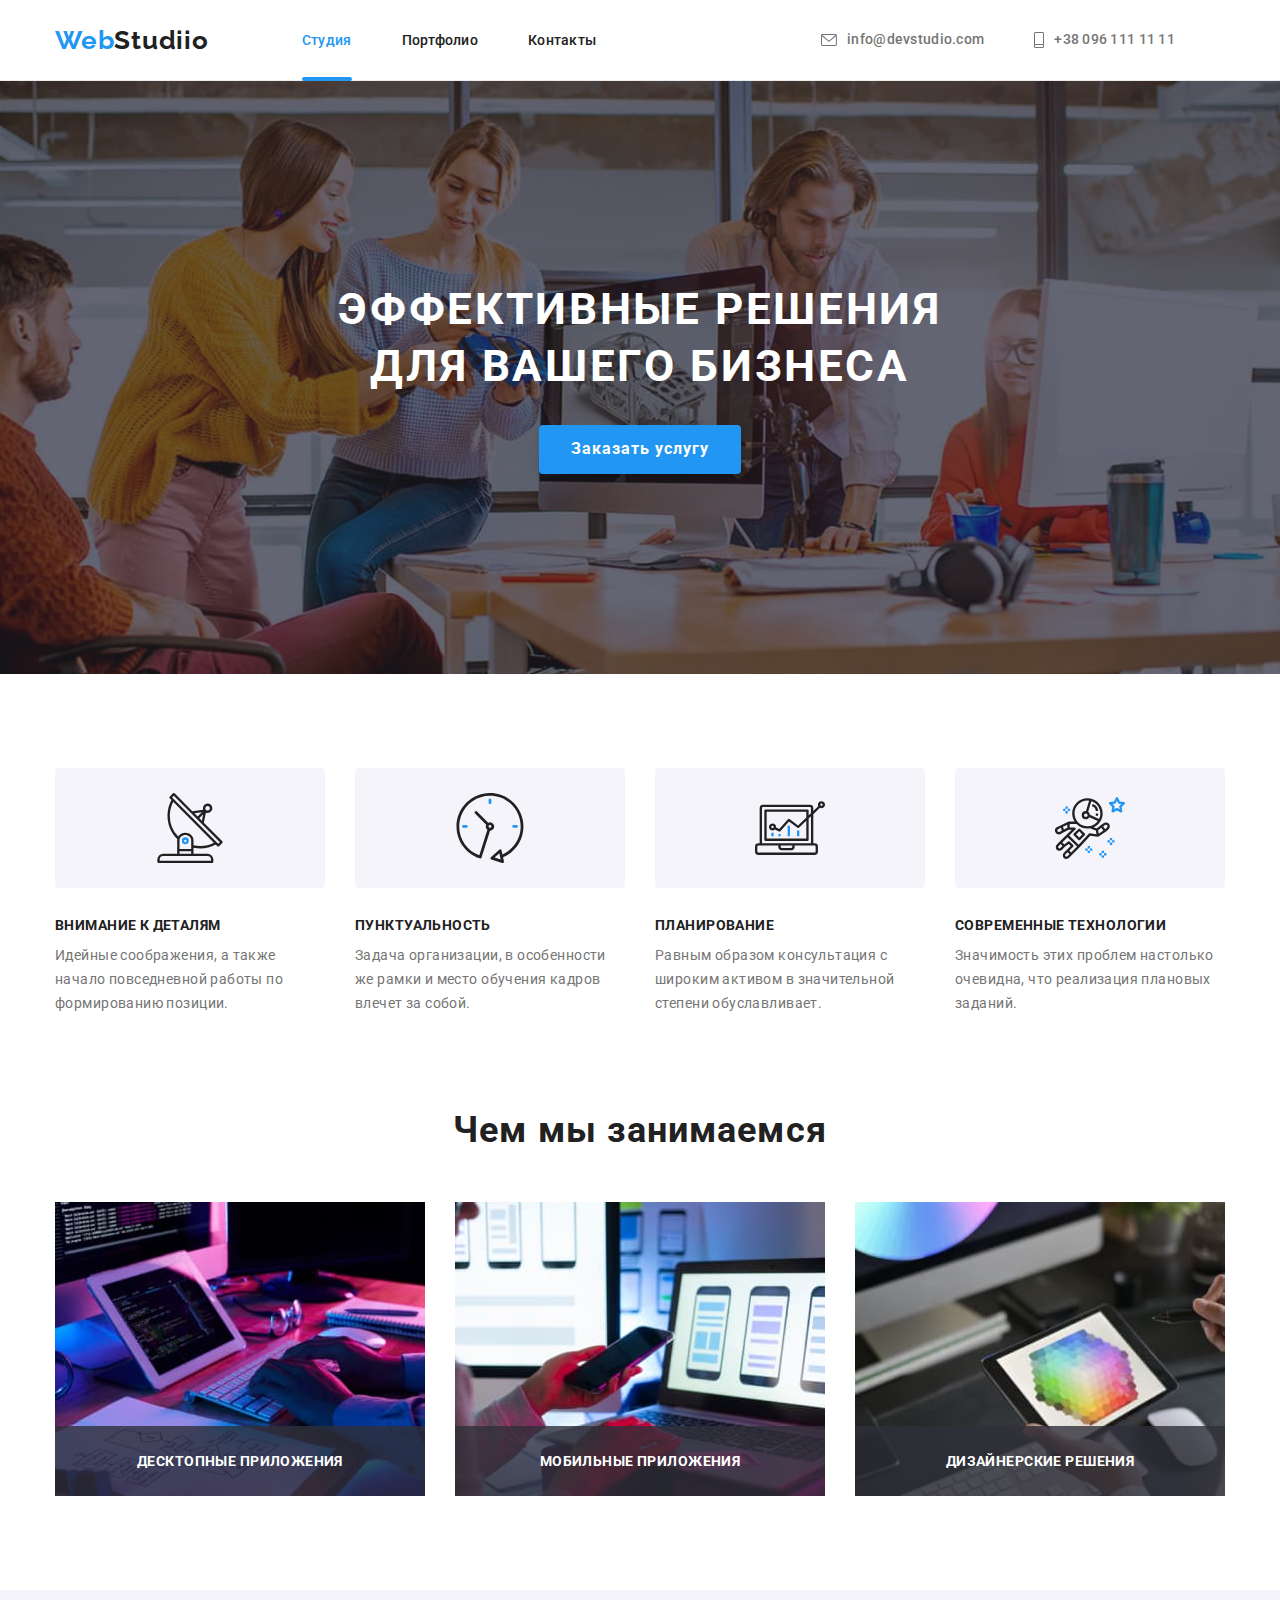
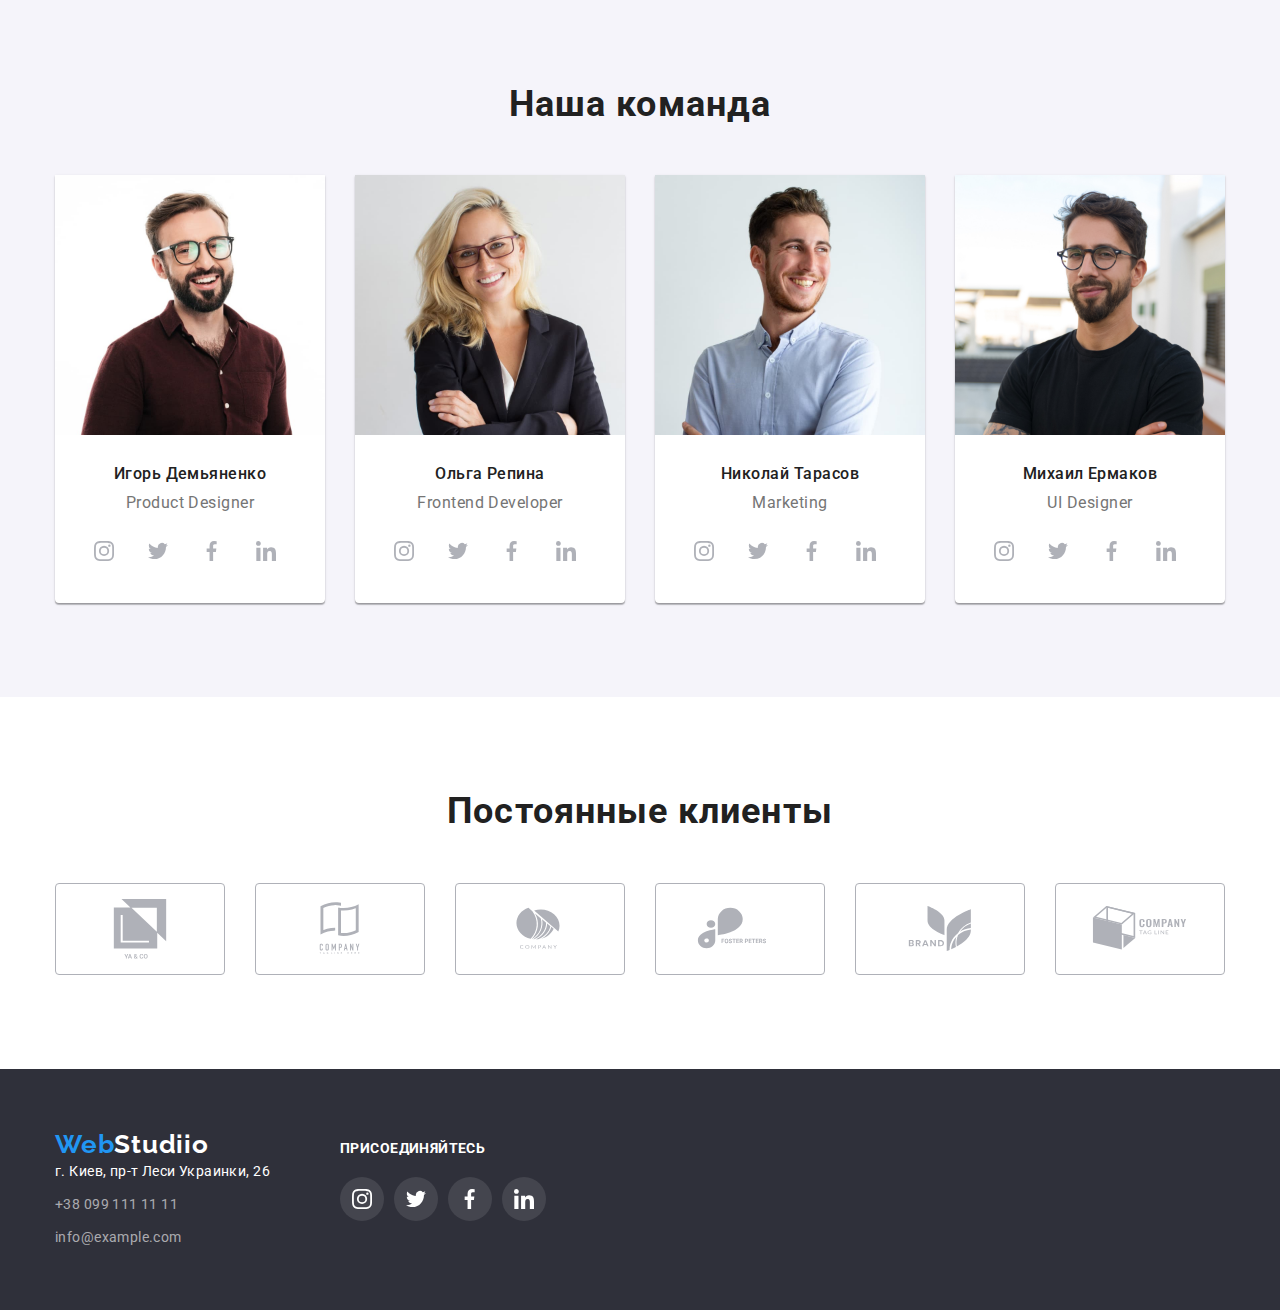
==== index.html @ d9011316 "z" ====
<!DOCTYPE html>
<html lang="en">
<head>
    <meta charset="UTF-8">
    <meta http-equiv="X-UA-Compatible" content="IE=edge">
    <meta name="viewport" content="width=device-width, initial-scale=1.0">
    <title>Document</title>
    <link rel="preconnect" href="https://fonts.googleapis.com">
    <link rel="preconnect" href="https://fonts.gstatic.com" crossorigin>
    <link href="https://fonts.googleapis.com/css2?family=Raleway:wght@700&family=Roboto:wght@300;400;500;700;900&display=swap" rel="stylesheet">
    <link rel="stylesheet" href="https://cdnjs.cloudflare.com/ajax/libs/modern-normalize/1.1.0/modern-normalize.min.css">
    <link rel="stylesheet" href="./css/styles.css">
</head>
<body>
    <header class="header">
        <div class="conteiner head">
            <nav class="navigator">
                <a href="#" class="navigator__logo">
                    <span class="nav__web">Web</span><span class="nav__studio">Studiio</span>
                </a>
                <ul class="navigator__list">
                    <li class="navigator__item"><a class="navigator__item-link curent" href="index.html">Студия</a></li>
                    <li class="navigator__item"><a class="navigator__item-link" href="./portfolio.html">Портфолио</a></li>
                    <li class="navigator__item"><a class="navigator__item-link"  href="">Контакты</a></li>
                </ul>
            </nav> 
            <ul class="navigator__contakt-list">
                <li class="navigator__contakt-item" tabindex="0">
                    <a href="mailto:info@devstudio.com" class="navigator__contakt-link" >
                        <svg width="16px"; height="12px"; class="navigator__contakt-item-envelope">
                            <use href="images/symbol-defs.svg#icon-mail"></use>
                        </svg>info@devstudio.com
                    </a>
                </li>
                <li class="navigator__contakt-item" tabindex="0">                  
                    <a href="tel:+38 096 111 11 11" class="navigator__contakt-link" >
                        <svg width="10px"; height="16px"; class="navigator__contakt-item-envelope">
                            <use href="images/symbol-defs.svg#icon-phone"></use>
                        </svg>
                        +38 096 111 11 11
                    </a>
                </li>
            </ul> 
        </div>
    </header>
    <main>
            <section class="hero">
                <div class="conteiner" >
                    <h1 class="section__titel-text">Эффективные решения <br> для вашего бизнеса</h1>
                    <button class="sectio__titel-button" type="button" data-modal-open >Заказать услугу</button>
                </div>           
            </section>
            <section class="section">
                <div class="conteiner">
                    <h2 class="visually-hidden"> НАши приимущества </h2>
                    <ul class="section__about-list">
                        <li class="section__about-item"> 
                            <div class="section__about-item-block">
                                <svg width="70"; height="70"; class="section__about-item-img">
                                    <use href="images/symbol-defs (1).svg#icon-antenna-1-1"></use>
                                </svg>
                            </div>                           
                            <h3 class="section__about-item-head">Внимание к деталям</h3>
                            <p class="section__about-item-paragraf">
                                    Идейные соображения, а также начало повседневной работы по формированию позиции.
                            </p>
                        </li>
                        <li class="section__about-item">
                            <div class="section__about-item-block">
                                <svg width="70"; height="70"; class="section__about-item-img">
                                    <use href="images/symbol-defs (1).svg#icon-clock-1-1"></use>
                                </svg>
                            </div>                           
                                <h3 class="section__about-item-head" >Пунктуальность</h3>
                                <p class="section__about-item-paragraf">
                                    Задача организации, в особенности же рамки и место обучения кадров влечет за собой.
                                </p>
                        </li>
                        <li class="section__about-item">
                            <div class="section__about-item-block">
                                <svg width="70"; height="70"; class="section__about-item-img">
                                    <use href="images/symbol-defs (1).svg#icon-diagram-1-1"></use>
                                </svg>
                            </div>                          
                            <h3 class="section__about-item-head">Планирование</h3>
                            <p class="section__about-item-paragraf">
                                    Равным образом консультация с широким активом в значительной степени обуславливает.
                            </p>
                        </li>
                        <li class="section__about-item">
                            <div class="section__about-item-block">
                                <svg width="70"; height="70"; class="section__about-item-img">
                                    <use href="images/symbol-defs (1).svg#icon-astronaut-1-1"></use>
                                </svg>
                            </div>                         
                            <h3 class="section__about-item-head">Современные технологии</h3>
                            <p class="section__about-item-paragraf">
                                    Значимость этих проблем настолько очевидна, что реализация плановых заданий.
                            </p>
                        </li>
                    </ul>
                </div>       
            </section>
            <section class="section__aboutus section">
                <div class="conteiner">
                    <h2 class="section__aboutus-head">Чем мы занимаемся</h2>
                    <ul class="section__aboutus-list">
                        <li class="section__aboutus-item">
                            <div class="aboutus-img-block">
                                <img src="images/komp.jpg" alt="компьютер" class="section__aboutus-img">
                                <div class="aboutus-text">
                                    <p class="aboutus-text-transkript">
                                        Десктопные приложения
                                    </p>
                                </div>
                            </div>
                            
                        </li>
                        <li class="section__aboutus-item">
                            <div class="aboutus-img-block">
                                <img src="images/developer.jpg" alt="разработка" class="section__aboutus-img">
                                <div class="aboutus-text">
                                    <p class="aboutus-text-transkript">
                                        Мобильные приложения
                                    </p>
                                </div>
                            </div>
                            
                        </li>
                        <li class="section__aboutus-item last">
                            <div class="aboutus-img-block">
                                <img src="images/grafic.jpg" alt="графика" class="section__aboutus-img">
                                <div class="aboutus-text">
                                    <p class="aboutus-text-transkript">
                                        Дизайнерские решения
                                    </p>
                                </div>
                            </div>
                            
                        </li>
                    </ul>
                </div>            
            </section>
            <section class="team-section section">
                <div class="conteiner">
                    <h2 class="section__team-head">Наша команда</h2>
                    <ul class="section__team-item">
                        <li class="section__team-list">
                            <img src="images/igor.jpg" alt="Игорь Демьяненко" class="section__team-img">
                            <div class="section__team-block">
                                <h3 class="section__team-name">Игорь Демьяненко</h3>
                                <p class="section__team-position">Product Designer</p>
                                <ul class="action-list">
                                    <li class="action-item"> 
                                        <a href="#" class="action-href">
                                            <svg width="20"; height="20"; class="action-href-img">
                                                <use href="images/symbol-defs (1).svg#icon-instagram-2-2"></use>
                                            </svg>
                                        </a>
                                    </li>
                                    <li class="action-item"> 
                                        <a href="#" class="action-href">
                                            <svg width="20"; height="20"; class="action-href-img">
                                                <use href="images/symbol-defs (1).svg#icon-Vector-1-1"></use>
                                            </svg>
                                        </a>
                                    </li>
                                    <li class="action-item"> 
                                        <a href="#" class="action-href">
                                            <svg width="20"; height="20"; class="action-href-img">
                                                <use href="images/symbol-defs (1).svg#icon-Vector-2-1"></use>
                                            </svg>
                                        </a>
                                    </li>
                                    <li class="action-item"> 
                                        <a href="#" class="action-href">
                                            <svg width="20"; height="20"; class="action-href-img">
                                                <use href="images/symbol-defs (1).svg#icon-linkedin-1-1"></use>
                                            </svg>
                                        </a>
                                    </li>
                                </ul>
                            </div>                          
                        </li>
                        <li class="section__team-list">
                            <img src="images/olga.jpg" alt="Ольга Репина" class="section__team-img">
                            <div class="section__team-block">
                                <h3 class="section__team-name">Ольга Репина</h3>
                                <p class="section__team-position">Frontend Developer</p>
                                <ul class="action-list">
                                    <li class="action-item"> 
                                            <a href="#" class="action-href">
                                                <svg width="20"; height="20"; class="action-href-img">
                                                    <use href="images/symbol-defs (1).svg#icon-instagram-2-2"></use>
                                                </svg>
                                            </a>
                                        </li>
                                        <li class="action-item"> 
                                            <a href="#" class="action-href">
                                                <svg width="20"; height="20"; class="action-href-img">
                                                    <use href="images/symbol-defs (1).svg#icon-Vector-1-1"></use>
                                                </svg>
                                            </a>
                                        </li>
                                        <li class="action-item"> 
                                            <a href="#" class="action-href">
                                                <svg width="20"; height="20"; class="action-href-img">
                                                    <use href="images/symbol-defs (1).svg#icon-Vector-2-1"></use>
                                                </svg>
                                            </a>
                                        </li>
                                        <li class="action-item"> 
                                            <a href="#" class="action-href">
                                                <svg width="20"; height="20"; class="action-href-img">
                                                    <use href="images/symbol-defs (1).svg#icon-linkedin-1-1"></use>
                                                </svg>
                                            </a>
                                        </li>
                                </ul>
                            </div>                          
                        </li>
                        <li class="section__team-list">
                            <img src="images/Kolia.jpg" alt="Николай Тарасов" class="section__team-img">
                            <div class="section__team-block">
                                <h3 class="section__team-name">Николай Тарасов</h3>
                                <p class="section__team-position">Marketing</p>
                                <ul class="action-list">
                                    <li class="action-item"> 
                                        <a href="#" class="action-href">
                                            <svg width="20"; height="20"; class="action-href-img">
                                                <use href="images/symbol-defs (1).svg#icon-instagram-2-2"></use>
                                            </svg>
                                        </a>
                                    </li>
                                        <li class="action-item"> 
                                            <a href="#" class="action-href">
                                                <svg width="20"; height="20"; class="action-href-img">
                                                    <use href="images/symbol-defs (1).svg#icon-Vector-1-1"></use>
                                                </svg>
                                            </a>
                                        </li>
                                        <li class="action-item"> 
                                            <a href="#" class="action-href">
                                                <svg width="20"; height="20"; class="action-href-img">
                                                    <use href="images/symbol-defs (1).svg#icon-Vector-2-1"></use>
                                                </svg>
                                            </a>
                                        </li>
                                        <li class="action-item"> 
                                            <a href="#" class="action-href">
                                                <svg width="20"; height="20"; class="action-href-img">
                                                    <use href="images/symbol-defs (1).svg#icon-linkedin-1-1"></use>
                                                </svg>
                                            </a>
                                        </li>
                                </ul>
                            </div>                            
                        </li>
                        <li class="section__team-list">
                            <img src="images/Miha.jpg" alt="Михаил Ермаков" class="section__team-img">
                            <div class="section__team-block">
                                <h3 class="section__team-name">Михаил Ермаков</h3>
                                <p class="section__team-position">UI Designer</p>
                                <ul class="action-list">
                                    <li class="action-item">
                                        <a href="#" class="action-href">
                                            <svg width="20"; height="20"; class="action-href-img">
                                                <use href="images/symbol-defs (1).svg#icon-instagram-2-2"></use>
                                            </svg>
                                        </a>
                                    </li>
                                        <li class="action-item">
                                            <a href="#" class="action-href">
                                                <svg width="20"; height="20"; class="action-href-img">
                                                    <use href="images/symbol-defs (1).svg#icon-Vector-1-1"></use>
                                                </svg>
                                            </a>
                                        </li>
                                        <li class="action-item">
                                            <a href="#" class="action-href">
                                                <svg width="20"; height="20"; class="action-href-img">
                                                    <use href="images/symbol-defs (1).svg#icon-Vector-2-1"></use>
                                                </svg>
                                            </a>
                                        </li>
                                        <li class="action-item">
                                            <a href="#" class="action-href">
                                                <svg width="20"; height="20"; class="action-href-img">
                                                    <use href="images/symbol-defs (1).svg#icon-linkedin-1-1"></use>
                                                </svg>
                                            </a>
                                        </li>
                                </ul>
                            </div>                           
                        </li>
                    </ul>
                </div>              
            </section>
            <section class="section"> 
                <div class="client conteiner">
                    <h2 class="section__team-head">Постоянные клиенты</h2>
                    <ul class="client-list">
                        <li class="client-item">
                            <a href="" class="client-link">
                                <svg width="106"; height="60"; class="client-img">
                                    <use href="images/symbol-defs (1).svg#icon-group-1"></use>
                                </svg>
                            </a>
                        </li>
                        <li class="client-item">
                            <a href="" class="client-link">
                                <svg width="106"; height="60"; class="client-img">
                                    <use href="images/symbol-defs.svg#icon-book"></use>
                                </svg>
                            </a>
                        </li>
                        <li class="client-item">
                            <a href="" class="client-link">
                                <svg  width="106"; height="60"; class="client-img">
                                    <use href="images/symbol-defs.svg#icon-orange"></use>
                                </svg>
                            </a>
                        </li>
                        <li class="client-item">
                            <a href="" class="client-link">
                                <svg width="106"; height="60"; class="client-img">
                                    <use href="images/symbol-defs.svg#icon-woter"></use>
                                </svg>
                            </a>
                        </li>
                        <li class="client-item">
                            <a href="" class="client-link">
                                <svg width="106"; height="60"; class="client-img">
                                    <use href="images/symbol-defs.svg#icon-List"></use>
                                </svg>
                            </a>
                        </li>
                        <li class="client-item">
                            <a href="" class="client-link">
                                <svg width="106"; height="60"; class="client-img">
                                    <use href="images/symbol-defs.svg#icon-kub"></use>
                                </svg>
                            </a>
                        </li>
                    </ul>
                </div>               
            </section>
    </main>
    <footer class="footer">
        <div class="conteiner footer-navigate">
            <div>
                <a href="#" class="footer__href-logo">
                    <span class="footer__logo">Web</span><span class="footer__studio">Studiio</span>
                </a>
                <address class="footer__adress">
                    <ul class="footer__adress-list">
                        <li class="footer__adress-item"><a class="footer__adress-ite-link-ferst" href="https://www.google.com/maps/place/%D0%B1%D1%83%D0%BB%D1%8C%D0%B2%D0%B0%D1%80+%D0%9B%D0%B5%D1%81%D1%96+%D0%A3%D0%BA%D1%80%D0%B0%D1%97%D0%BD%D0%BA%D0%B8,+26,+%D0%9A%D0%B8%D1%97%D0%B2,+02000/@50.4265807,30.5361971,17z/data=!3m1!4b1!4m5!3m4!1s0x40d4cf0e033ecbe9:0x57a4dffefec77da0!8m2!3d50.4265807!4d30.5383858">г. Киев, пр-т Леси Украинки, 26</a></li>
                        <li class="footer__adress-item"><a class="footer__adress-ite-link" href="tel:+38 099 111 11 11">+38 099 111 11 11</a></li>
                        <li class="footer__adress-item"><a class="footer__adress-ite-link" href="mailto:info@example.com">info@example.com</a></li>
                    </ul>
                </address>
            </div>
            <div class="footer-social-nav">
                <h3 class="footer-social-header">присоединяйтесь</h3>
                <ul class="footer-list">
                            <li class="footer-item">
                                <a href="#" class="footer-href">
                                    <svg width="20"; height="20"; class="footer-href-img">
                                        <use href="images/symbol-defs (1).svg#icon-instagram-2-2"></use>
                                    </svg>
                                </a>
                            </li>
                                <li class="footer-item">
                                    <a href="#" class="footer-href">
                                        <svg width="20"; height="20"; class="footer-href-img">
                                            <use href="images/symbol-defs (1).svg#icon-Vector-1-1"></use>
                                        </svg>
                                    </a>
                                </li>
                                <li class="footer-item">
                                    <a href="#" class="footer-href">
                                        <svg width="20"; height="20"; class="footer-href-img">
                                            <use href="images/symbol-defs (1).svg#icon-Vector-2-1"></use>
                                        </svg>
                                    </a>
                                </li>
                                <li class="footer-item">
                                    <a href="#" class="footer-href">
                                        <svg width="20"; height="20"; class="footer-href-img">
                                            <use href="images/symbol-defs (1).svg#icon-linkedin-1-1"></use>
                                        </svg>
                                    </a>
                                    </li>
                            </ul>
                        </li>
                    </ul>  
            </div>
            
        </div>        
    </footer>
    <div class="backdroup is-hidden" data-modal>
        <div class="modal">
            <button type="button" class="modal-btn" data-modal-close><img src="images/close.jpg" alt=""></button>
            <h1 class="form-header">
                Оставьте свои данные, мы вам перезвоним
            </h1>
            <form class="form" method="POST">
                <div class="form-filde">
                    <label for="name" class="form-label">
                        Имя
                    </label>                   
                    <input id="name" type="text" name="name" placeholder=" ">
                </div>
                    
                
                <div class="form-filde">
                    <label for="tel" class="form-label">
                        Телефон
                    </label>
                    <input id="tel" type="tel" name="tel" placeholder=" ">

                </div>    
                <div class="form-filde">
                    <label for="email" class="form-label">
                        Почта
                    </label>
                    <input id="email" type="email" name="email" placeholder=" ">
                </div>

                <div class="form-textarea">
                    <label for="coment" class="form-label">
                        Коментарий
                    </label>
                    <textarea name="coment" id="coment" cols="30" rows="10"></textarea>
                </div>

                <div class="form-checkbox">
                    <input type="checkbox" name="done" value="Соглашаюсь с рассылкой и принимаю" id="check">
                    <label for="check" class="form-label-check">
                        Соглашаюсь с рассылкой и принимаю<a href="#">Условия договора</a>
                    </label>
                </div>
                
                <button class="form-btn" type="submit">Отправить</button>
                            
            </form>
            
        </div>
    </div>
    <script src="js/modal.js"></script>
</body>
</html>
---- css/styles.css ----
:root {
  --primary-color-text: #212121;
  --secendary-color-text: #757575;
  --color-button-link: #2196f3;
  --color-footer-link: rgba(255, 255, 255, 0.6);
  --color-hover-footer-link: #ffffff;
  --color-bacground: #2f303a;
  --partfolio-btn: #f5f4fa;
}
body {
  font-family: "Roboto", sans-serif;
  color: var(--primary-color-text);
}

h1,
h2,
h3,
h4,
h5,
h6 {
  box-sizing: border-box;
  margin: 0;
  padding: 0;
}
p {
  box-sizing: border-box;
  margin: 0;
  padding: 0;
}
ul {
  list-style: none;
  margin: 0;
  padding: 0;
}
img {
  display: block;
  max-width: 100%;
  right: auto;
}
.section {
  padding: 94px 0;
}
.visually-hidden {
  position: absolute;
  clip: rect(0 0 0 0);
  width: 1px;
  height: 1px;
  margin: -1px;
}

/*--------head---------*/

.header {
  border-bottom: 1px solid #ececec;
}
.head {
  display: flex;
  justify-content: space-between;
  align-items: center;
}
.conteiner {
  width: 1200px;
  margin: 0 auto;
  padding: 0 15px;
}
.navigator {
  display: flex;
}
.navigator__logo {
  display: inline-block;
  padding: 24px 0;
  margin-right: 93px;

  font-family: "Raleway", sans-serif;
  text-decoration: none;
  font-weight: 700;
  font-size: 26px;
  line-height: 1.19;
  letter-spacing: 0.03em;
}
.nav__studio {
  color: var(--primary-color-text);
}
.nav__web {
  color: var(--color-button-link);
}
.navigator__item {
  margin-right: 50px;
}
.navigator__list {
  display: flex;
  align-items: center;
}
.navigator__list:last-child {
  margin-right: 0;
}
.navigator__item-link {
  position: relative;
  padding: 32px 0;

  font-weight: 500;
  font-size: 14px;
  line-height: 1.14;
  letter-spacing: 0.02em;
  text-decoration: none;
  color: var(--primary-color-text);

  transition-property: color;
  transition-property: background-color;
  transition-duration: 250ms;
  transition-timing-function: cubic-bezier(0.4, 0, 0.2, 1);
}
.navigator__item-link:hover {
  color: var(--color-button-link);
}
.navigator__item-link:active {
  color: var(--color-button-link);
}
.navigator__item-link:focus {
  color: var(--color-button-link);
}
.navigator__item-link.curent {
  color: #2196f3;
}
.navigator__item-link.curent::after {
  position: absolute;
  content: " ";
  width: 100%;
  height: 4px;

  background-color: #2196f3;
  border-radius: 2px;
  bottom: -1px;
  left: 0;
}

.navigator__item-link:focus::after {
  position: absolute;
  content: " ";
  width: 100%;
  height: 4px;

  background-color: #2196f3;
  border-radius: 2px;
  bottom: 0;
  left: 0;
}

.navigator__contakt-list {
  display: flex;
}
.navigator__contakt-list:nth-child(2) {
  margin-right: 0;
}
.navigator__contakt-item {
  display: flex;
  justify-content: center;
  align-items: center;
  margin-right: 50px;

  transition-property: background-color;
  transition-duration: 250ms;
  transition-timing-function: cubic-bezier(0.4, 0, 0.2, 1);
}

.navigator__contakt-link {
  padding: 32px 0;
  display: flex;
  justify-content: center;
  align-items: center;

  font-weight: 500;
  font-size: 14px;
  line-height: 1.14;
  letter-spacing: 0.02em;
  text-decoration: none;
  color: var(--secendary-color-text);
  transition-property: color;
  transition-duration: 250ms;
  transition-timing-function: cubic-bezier(0.4, 0, 0.2, 1);
}

.navigator__contakt-link:hover {
  color: var(--color-button-link);
}

.navigator__contakt-link:focus {
  fill: #2196f3;
}
.navigator__contakt-link:active {
  color: var(--color-button-link);
}
.navigator__contakt-item-envelope {
  fill: currentColor;
  margin-right: 10px;
}
.navigator__contakt-item-envelope:hover {
  fill: currentColor;
  cursor: pointer;
}
.navigator__contakt-item-envelope:focus {
  fill: currentColor;
  cursor: pointer;
}
/*--------hero---------*/

.hero {
  position: relative;
  padding: 200px 0;
  max-width: 1600px;
  background-image: linear-gradient(
      to right,
      rgba(47, 48, 58, 0.4),
      rgba(47, 48, 58, 0.4)
    ),
    url(../images/hero.jpg);
  background-repeat: no-repeat;
  background-size: cover;
  background-position: center;
  margin: 0 auto;
  background-color: var(--color-bacground);
  text-align: center;
}

.section__titel-text {
  margin-bottom: 30px;

  font-weight: 700;
  font-size: 44px;
  line-height: 1.3;
  letter-spacing: 0.06em;
  text-transform: uppercase;
  color: var(--color-hover-footer-link);
}
.sectio__titel-button {
  display: inline-block;
  padding: 10px 32px;

  background: var(--color-button-link);
  box-shadow: 0px 4px 4px rgba(0, 0, 0, 0.15);
  border-radius: 4px;
  border: none;
  color: var(--color-hover-footer-link);
  font-weight: 700;
  font-size: 16px;
  line-height: 1.8;
  letter-spacing: 0.06em;
  cursor: pointer;
}
/*--------about---------*/

.section__about-list {
  display: flex;
}

.section__about-list :last-child {
  margin-right: 0;
}
.section__about-item {
  margin-right: 30px;
}
.section__about-item-head {
  margin-bottom: 10px;

  font-weight: 700;
  font-size: 14px;
  line-height: 1.14;
  letter-spacing: 0.03em;
  text-transform: uppercase;
  color: var(--primary-color-text);
}
.section__about-item-paragraf {
  font-size: 14px;
  line-height: 1.71;
  letter-spacing: 0.03em;
  color: var(--secendary-color-text);
}
.section__about-item-block {
  display: flex;
  align-items: center;
  justify-content: center;
  background-color: #f5f4fa;
  width: 270px;
  height: 120px;
  border-radius: 4px;
  margin-bottom: 30px;
}
.aboutus-img-block {
  position: relative;
}
.aboutus-text {
  position: absolute;
  width: 370px;
  height: 70px;
  bottom: 0;
  background: rgba(47, 48, 58, 0.8);
}
.aboutus-text-transkript {
  font-family: Roboto;
  font-weight: 700;
  font-size: 14px;
  line-height: 16px;
  text-align: center;
  letter-spacing: 0.03em;
  text-transform: uppercase;
  color: #ffffff;
  padding-top: 27px;
}
/*-------------aboutus-----------*/
.section__aboutus {
  padding-top: 0;
}

.section__aboutus-head {
  margin-bottom: 50px;
  text-align: center;

  font-weight: 700;
  font-size: 36px;
  line-height: 1.16;
  letter-spacing: 0.03em;
}
.section__aboutus-list {
  display: flex;
}
.section__aboutus-list :last-child {
  margin-right: 0;
}
.section__aboutus-item {
  margin-right: 30px;
}
/*--------team---------*/
.team-section {
  background: var(--partfolio-btn);
}
.team {
  display: flex;
  justify-content: center;
  align-items: center;
  flex-direction: column;
}
.section__team-head {
  margin-bottom: 50px;

  text-align: center;
  font-weight: 700;
  font-size: 36px;
  line-height: 1.16;
  letter-spacing: 0.03em;
}
.section__team-list {
  margin-right: 30px;

  box-shadow: 0px 1px 3px rgba(0, 0, 0, 0.12), 0px 1px 1px rgba(0, 0, 0, 0.14),
    0px 2px 1px rgba(0, 0, 0, 0.2);
  border-radius: 0px 0px 4px 4px;
  background-color: var(--color-hover-footer-link);
  text-align: center;
}
.section__team-list:last-child {
  margin-right: 0;
}
.section__team-item {
  display: flex;
}
.section__team-img {
  width: 270px;
}
.section__team-block {
  padding: 30px 0;
}
.section__team-name {
  margin-bottom: 10px;

  font-weight: 500;
  font-size: 16px;
  line-height: 1.18;
  letter-spacing: 0.03em;
  color: var(--primary-color-text);
}
.section__team-position {
  font-size: 16px;
  line-height: 1.18;
  letter-spacing: 0.03em;
  color: var(--secendary-color-text);
  margin-bottom: 16px;
}
.action-list {
  display: flex;
  margin-top: 16px;
  margin: 0;
  padding: 0;
}
.action-item {
  margin-right: 10px;
}
.action-list {
  display: flex;
  justify-content: center;
}
.action-item {
  width: 44px;
  height: 44px;
  margin-right: 10px;
}
.action-href {
  display: flex;
  justify-content: center;
  align-items: center;
  border-radius: 50%;
  width: 100%;
  height: 100%;
  color: #afb1b8;
  transition-property: color, background-color;
  transition-duration: 250ms;
  transition-timing-function: cubic-bezier(0.4, 0, 0.2, 1);
}
.action-item:hover {
  fill: #ffffff;
}
.action-item:focus {
  fill: #ffffff;
}
.action-href-img {
  fill: currentColor;
}
.action-href:hover {
  background-color: #2196f3;
  color: #fff;
}
.action-href:focus {
  background-color: #2196f3;
  color: #fff;
}
/*--------footer---------*/
.footer {
  padding: 60px 0;
  background-color: var(--color-bacground);
}
.footer__href-logo {
  font-family: "Raleway", sans-serif;
  font-weight: 700;
  font-size: 26px;
  line-height: 1.19;
  letter-spacing: 0.03em;
  text-decoration: none;
}

.footer__logo {
  color: var(--color-button-link);
}
.footer__studio {
  color: var(--color-hover-footer-link);
}
.footer__adress {
  font-style: normal;
}
.footer__adress-item {
  margin-bottom: 9px;
}
.footer__adress-list :last-child {
  margin-bottom: 0px;
}
.footer__adress-ite-link-ferst {
  color: var(--color-hover-footer-link);
  font-size: 14px;
  line-height: 1.71;
  letter-spacing: 0.03em;
  text-decoration: none;
}
.footer__adress-ite-link {
  font-size: 14px;
  line-height: 1.71;
  letter-spacing: 0.03em;
  color: var(--color-footer-link);
  text-decoration: none;
}
.footer__adress-ite-link:hover {
  color: var(--color-hover-footer-link);
}
.footer__adress-ite-link:focus {
  color: var(--color-hover-footer-link);
}
.footer__adress-ite-link:active {
  color: var(--color-hover-footer-link);
}
.footer-social-nav {
  margin-left: 70px;
}
.footer-navigate {
  display: flex;
  align-items: baseline;
}
.footer-social-header {
  font-weight: 700;
  font-size: 14px;
  line-height: 1.14;
  letter-spacing: 0.03em;
  text-transform: uppercase;
  color: #ffffff;
  margin-bottom: 20px;
}
.footer-list {
  display: flex;
}
.footer-list :last-child {
  margin-right: 0;
}
.footer-item {
  margin-right: 10px;
}

.footer-href {
  fill: #ffffff;

  width: 44px;
  height: 44px;
  border-radius: 50%;
  display: flex;
  justify-content: center;
  align-items: center;
  background-color: rgba(255, 255, 255, 0.1);
  transition-property: background-color, border-radius;
  transition-duration: 250ms;
  transition-timing-function: cubic-bezier(0.4, 0, 0.2, 1);
}
.footer-href:hover {
  background-color: #2196f3;
  border-radius: 50%;
}
.footer-href:focus {
  background-color: #2196f3;
}
/*---------client------------------*/

.client-item {
  margin-right: 30px;
}
.client-link {
  border: 1px solid #afb1b8;
  box-sizing: border-box;
  border-radius: 4px;
  display: flex;
  justify-content: center;
  align-items: center;
  width: 170px;
  height: 92px;
  color: #afb1b8;
  transition-property: border-color, color;
  transition-duration: 250ms;
  transition-timing-function: cubic-bezier(0.4, 0, 0.2, 1);
}
.client-img {
  fill: currentColor;
}
.client-list:focus {
  border-color: #2196f3;
  color: #2196f3;
}
.client-item :hover {
  border-color: #2196f3;
  color: #2196f3;
}
.client-item :focus {
  border-color: #2196f3;
  color: #2196f3;
}
.client-list {
  display: flex;
  justify-content: center;
  color: #afb1b8;
  transition-property: color, border-color;
  transition-duration: 250ms;
  transition-timing-function: cubic-bezier(0.4, 0, 0.2, 1);
}
.client-list :last-child {
  margin-right: 0;
}
.client-item :hover {
  fill: #2196f3;
}
.client-item :focus {
  fill: #2196f3;
}
.client-link:focus {
  fill: #2196f3;
}

/*--------portfoliio---------*/

/*-----------filter------------*/

.filter {
  display: flex;
  justify-content: center;
  margin-bottom: 50px;
}
.filter-item {
  margin-right: 8px;
}

.filter__button {
  background: var(--partfolio-btn);
  border-radius: 4px;
  border: none;
  min-width: 73px;
  cursor: pointer;
  font-weight: 500;
  font-size: 16px;
  line-height: 1.62;
  text-align: center;
  letter-spacing: 0.03em;
  padding: 6px 22px;

  transition-property: background-color, box-shadow, color;
  transition-duration: 250ms;
  transition-timing-function: cubic-bezier(0.4, 0, 0.2, 1);
}
.filter-item:last-child {
  margin-right: 0;
}
.filter__button:hover {
  background-color: var(--color-button-link);
  color: var(--color-hover-footer-link);
  box-shadow: 0px 3px 1px rgba(0, 0, 0, 0.1), 0px 1px 2px rgba(0, 0, 0, 0.08),
    0px 2px 2px rgba(0, 0, 0, 0.12);
}
.filter__button:focus {
  background-color: var(--color-button-link);
  color: var(--color-hover-footer-link);
  box-shadow: 0px 3px 1px rgba(0, 0, 0, 0.1), 0px 1px 2px rgba(0, 0, 0, 0.08),
    0px 2px 2px rgba(0, 0, 0, 0.12);
}
.filter__button:active {
  background-color: var(--color-button-link);
  color: var(--color-hover-footer-link);
  box-shadow: 0px 3px 1px rgba(0, 0, 0, 0.1), 0px 1px 2px rgba(0, 0, 0, 0.08),
    0px 2px 2px rgba(0, 0, 0, 0.12);
}

/*-----------cards-------------*/
.portfolio__cards-list {
  display: flex;
  flex-wrap: wrap;
}
.portfolio__list-item {
  margin-right: 30px;
  margin-bottom: 30px;

  width: 370px;
  outline: 1px solid #eeeeee;
  transition-property: box-shadow;
  transition-duration: 250ms;
  transition-timing-function: cubic-bezier(0.4, 0, 0.2, 1);
}
.portfolio__list-item:focus {
  box-shadow: 0px 1px 1px rgba(0, 0, 0, 0.12), 0px 4px 4px rgba(0, 0, 0, 0.06),
    1px 4px 6px rgba(0, 0, 0, 0.16);
}
.portfolio__list-item:hover {
  box-shadow: 0px 1px 1px rgba(0, 0, 0, 0.12), 0px 4px 4px rgba(0, 0, 0, 0.06),
    1px 4px 6px rgba(0, 0, 0, 0.16);
}
.portfolio__list-item:active {
  box-shadow: 0px 1px 1px rgba(0, 0, 0, 0.12), 0px 4px 4px rgba(0, 0, 0, 0.06),
    1px 4px 6px rgba(0, 0, 0, 0.16);
}
.portfolio__cards-list .portfolio__list-item:nth-child(3n + 3) {
  margin-right: 0;
}
.portfolio__cards-list .portfolio__list-item:nth-last-child(-n + 3) {
  margin-bottom: 0;
}
.partfolio__list-block {
  padding: 20px 24px;
}
.portfolio__item-img {
  width: 370px;
}
.portfolio__header {
  margin-bottom: 4px;
  font-weight: 700;
  font-size: 18px;
  line-height: 2;
  letter-spacing: 0.06em;
  color: var(--primary-color-text);
}
.portfolio__text {
  font-size: 16px;
  line-height: 1.8;
  letter-spacing: 0.03em;
  color: var(--secendary-color-text);
}
.portfolio__list-href {
  list-style: none;
  text-decoration: none;
}
.portfolio__list-href:focus {
  box-shadow: 0px 1px 1px rgba(0, 0, 0, 0.12), 0px 4px 4px rgba(0, 0, 0, 0.06),
    1px 4px 6px rgba(0, 0, 0, 0.16);
}
.portfolio-product {
  position: relative;
  overflow: hidden;
}
.portfolio-list-hover {
  content: " ";
  position: absolute;
  background: rgba(33, 150, 243, 0.9);
  width: 100%;
  height: 100%;
  top: 0;
  left: 0;
  transform: translateY(100%);
  transition-property: transform;
  transition-duration: 250ms;
  transition-timing-function: cubic-bezier(0.4, 0, 0.2, 1);
}
.portfolioi-card-hover-paragraf {
  color: #ffffff;
  font-family: Roboto;
  font-size: 18px;
  line-height: 28px;
  letter-spacing: 0.03em;

  padding: 63px 24px;
}
.portfolio__list-item:hover .portfolio-list-hover {
  transform: translateY(0);
}
.portfolio__list-item:focus {
}
/*-----------------------overley------------------*/
.backdroup {
  position: absolute;
  width: 100%;
  height: 100%;
  left: 0px;
  top: 0px;
  background: rgba(0, 0, 0, 0.2);
}

.backdroup.is-hidden {
  opacity: 0;
  pointer-events: none;
  visibility: hidden;
}

.modal {
  position: absolute;
  min-width: 528px;
  min-height: 581px;
  left: 50%;
  top: 50%;
  background-color: #fff;
  transform: translate(-50%, -25%);

  box-shadow: 0px 1px 3px rgba(0, 0, 0, 0.12), 0px 1px 1px rgba(0, 0, 0, 0.14),
    0px 2px 1px rgba(0, 0, 0, 0.2);
  border-radius: 4px;
}
.modal-btn {
  position: absolute;
  right: 0;
  margin: 8px 8px;
  width: 30px;
  height: 30px;
  display: flex;
  justify-content: center;
  align-items: center;

  background: #ffffff;
  border: 1px solid rgba(0, 0, 0, 0.1);
  box-sizing: border-box;
  border-radius: 50%;
}
.backdroup {
  position: absolute;
  transition-duration: 250ms;
  transition-timing-function: cubic-bezier(0.4, 0, 0.2, 1);
  background: rgba(0, 0, 0, 0.2);
  background-size: 100% 100%;
}
/*----------------form-----------------------*/

.form {
  margin-left: auto;
  margin-top: auto;
  padding: 0 40px;
}
.form-header {
  font-family: Roboto;
  font-weight: 700;
  font-size: 20px;
  line-height: 23px;
  padding: 40px 40px 0 40px;
  margin-bottom: 30px;
}
.form-filde {
  display: flex;
  flex-direction: column;
  margin-bottom: 28px;
}
.form-filde input {
  margin: 0;
  padding: 0;
  height: 40px;
  background: #ffffff;
  border: 1px solid rgba(33, 33, 33, 0.2);
  border-radius: 4px;
}
.form-filde input:focus {
  border-color: #2196f3;
}

textarea {
  width: 448px;
  height: 120px;

  border: 1px solid rgba(33, 33, 33, 0.2);
  border-radius: 4px;
  margin-bottom: 20px;
}
.form-textarea {
  display: flex;
  flex-direction: column;
  margin-left: 0;
  margin-right: 0;
}
.form-label {
  font-family: Roboto;
  font-size: 12px;
  line-height: 14px;
  letter-spacing: 0.01em;
  color: #757575;
}
.form-checkbox {
  display: flex;
  align-items: center;
  text-align: center;

  margin-bottom: 30px;
}
.form-checkbox a {
  color: #2196f3;
}
.form-checkbox input[type="checkbox"] {
  border-color: #212121;
  width: 16px;
  height: 15px;
  margin-left: 12px;
}
.form-label-check {
  margin-left: 7px;
  font-family: Roboto;
  font-size: 14px;
  line-height: 24px;
  letter-spacing: 0.03em;
  color: #757575;
}
.form-btn {
  padding: 10px 55px;
  font-family: Roboto;
  font-weight: 700;
  font-size: 16px;
  line-height: 30px;

  display: flex;
  align-items: center;
  text-align: center;
  letter-spacing: 0.06em;

  color: #ffffff;
  background: #188ce8;
  border-radius: 4px;
  border: 1px solid #188ce8;
  margin-left: auto;
  margin-right: auto;
  margin-bottom: 40px;
}
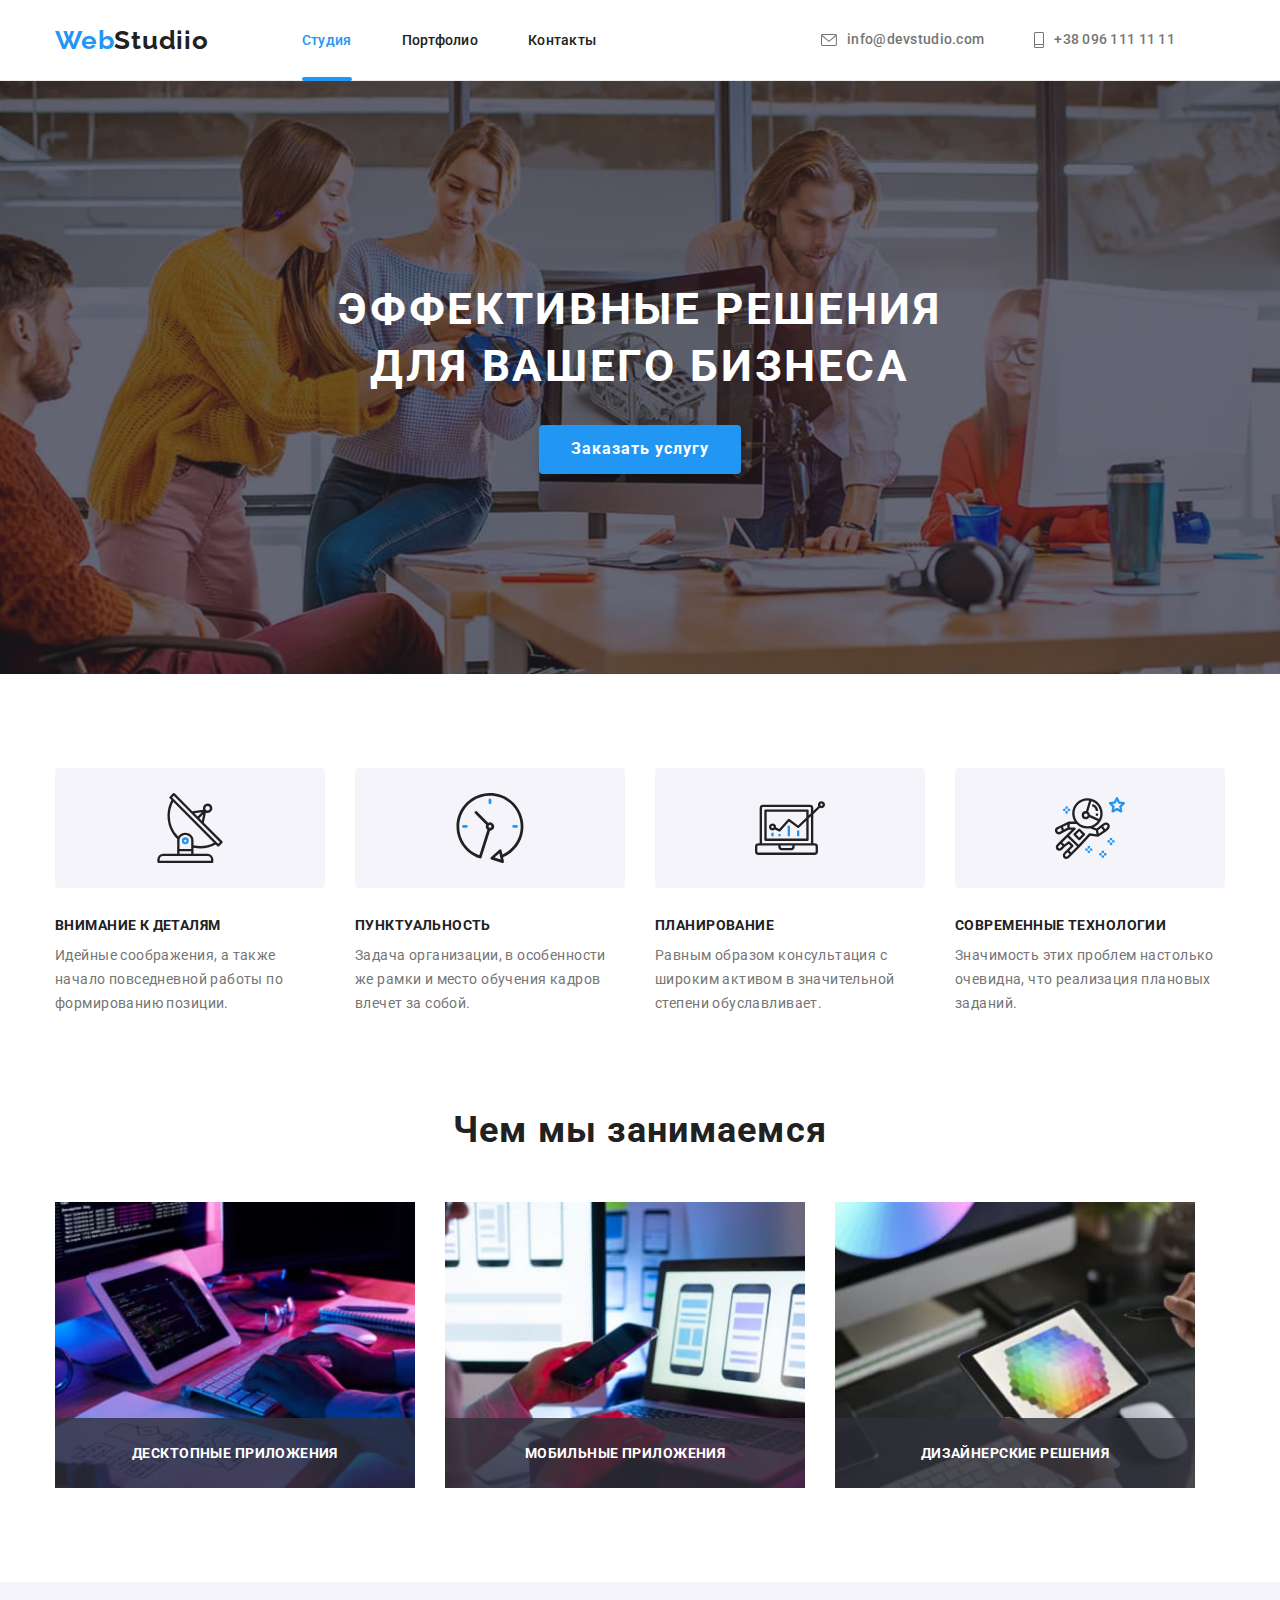
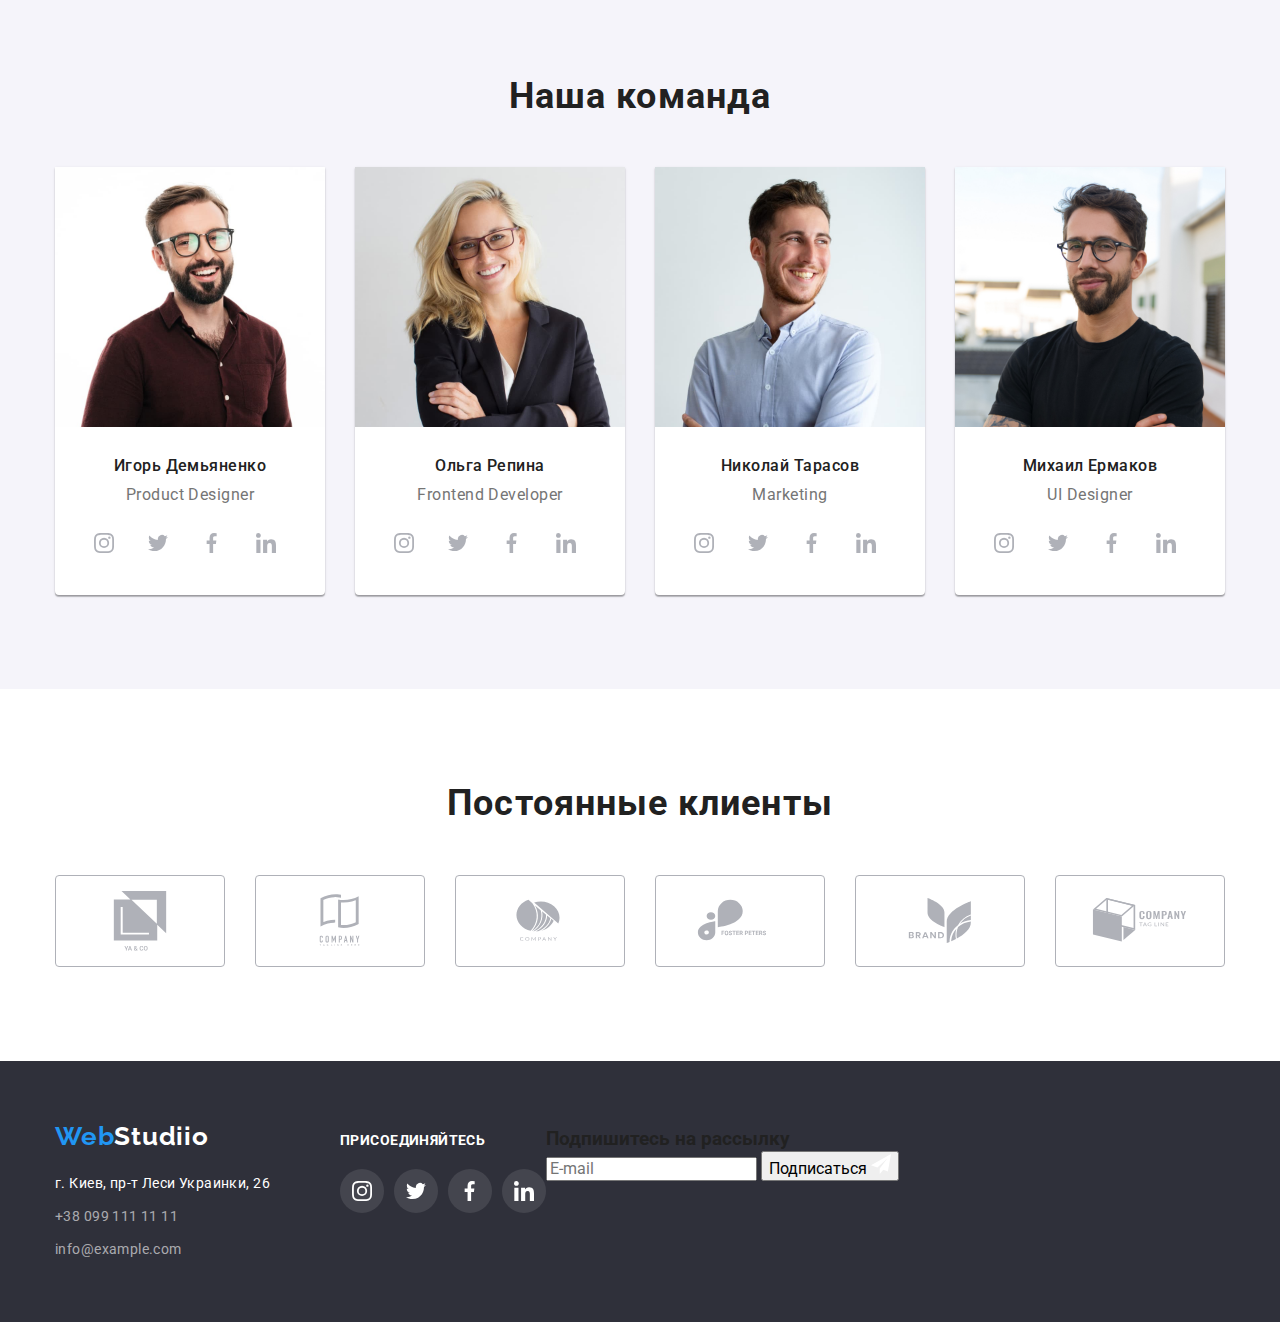
==== commit d3c86e5c: "f" ====
--- a/index.html
+++ b/index.html
@@ -25,14 +25,14 @@
                 </ul>
             </nav> 
             <ul class="navigator__contakt-list">
-                <li class="navigator__contakt-item" tabindex="0">
+                <li class="navigator__contakt-item">
                     <a href="mailto:info@devstudio.com" class="navigator__contakt-link" >
                         <svg width="16px"; height="12px"; class="navigator__contakt-item-envelope">
                             <use href="images/symbol-defs.svg#icon-mail"></use>
                         </svg>info@devstudio.com
                     </a>
                 </li>
-                <li class="navigator__contakt-item" tabindex="0">                  
+                <li class="navigator__contakt-item">                  
                     <a href="tel:+38 096 111 11 11" class="navigator__contakt-link" >
                         <svg width="10px"; height="16px"; class="navigator__contakt-item-envelope">
                             <use href="images/symbol-defs.svg#icon-phone"></use>
@@ -127,7 +127,7 @@
                             </div>
                             
                         </li>
-                        <li class="section__aboutus-item last">
+                        <li class="section__aboutus-item">
                             <div class="aboutus-img-block">
                                 <img src="images/grafic.jpg" alt="графика" class="section__aboutus-img">
                                 <div class="aboutus-text">
@@ -395,10 +395,27 @@
                         </li>
                     </ul>  
             </div>
+            <div class="footer-send">
+
+                <form class="footer-form" method="POST">
+                    <h3 class="footer-form-head">
+                        Подпишитесь на рассылку
+                    </h3>
+                    <label class="footer-form-text" for="e-mail"></label>
+                    <input class="footer-form-input" type="email" placeholder="E-mail" name="e-mail" id="e-mail">
+                    <button class="footer-form-btn" type="submit">
+                        Подписаться
+                        <svg width="20"; height="20"; class="footer-form-img">
+                            <use href="images/symbol.svg#icon-send"></use>
+                        </svg>
+                    </button>
+                </form>
+
+            </div>
             
         </div>        
     </footer>
-    <div class="backdroup is-hidden" data-modal>
+    <div class="backdrop is-hidden" data-modal>
         <div class="modal">
             <button type="button" class="modal-btn" data-modal-close><img src="images/close.jpg" alt=""></button>
             <h1 class="form-header">
@@ -406,25 +423,36 @@
             </h1>
             <form class="form" method="POST">
                 <div class="form-filde">
+                    
                     <label for="name" class="form-label">
                         Имя
                     </label>                   
                     <input id="name" type="text" name="name" placeholder=" ">
+                    <svg width="18"; height="18"; class="backdrop-icon">
+                        <use href="images/symbol.svg#icon-person"></use>
+                    </svg>
                 </div>
                     
                 
                 <div class="form-filde">
+            
                     <label for="tel" class="form-label">
                         Телефон
                     </label>
                     <input id="tel" type="tel" name="tel" placeholder=" ">
-
+                    <svg width="18"; height="18"; class="backdrop-icon">
+                        <use href="images/symbol.svg#icon-phone"></use>
+                    </svg>
                 </div>    
                 <div class="form-filde">
+                    
                     <label for="email" class="form-label">
                         Почта
                     </label>
                     <input id="email" type="email" name="email" placeholder=" ">
+                    <svg width="18"; height="18"; class="backdrop-icon">
+                        <use href="images/symbol.svg#icon-mail"></use>
+                    </svg>
                 </div>
 
                 <div class="form-textarea">
--- a/css/styles.css
+++ b/css/styles.css
@@ -105,8 +105,7 @@
   text-decoration: none;
   color: var(--primary-color-text);
 
-  transition-property: color;
-  transition-property: background-color;
+  transition-property: background-color, color;
   transition-duration: 250ms;
   transition-timing-function: cubic-bezier(0.4, 0, 0.2, 1);
 }
@@ -185,8 +184,9 @@
 }
 
 .navigator__contakt-link:focus {
-  fill: #2196f3;
-}
+  color: #2196f3;
+}
+
 .navigator__contakt-link:active {
   color: var(--color-button-link);
 }
@@ -194,14 +194,14 @@
   fill: currentColor;
   margin-right: 10px;
 }
-.navigator__contakt-item-envelope:hover {
+/* .navigator__contakt-item-envelope:hover {
   fill: currentColor;
   cursor: pointer;
 }
 .navigator__contakt-item-envelope:focus {
   fill: currentColor;
   cursor: pointer;
-}
+} */
 /*--------hero---------*/
 
 .hero {
@@ -256,7 +256,7 @@
 .section__about-list :last-child {
   margin-right: 0;
 }
-.section__about-item {
+.section__about-item:not(:last-child) {
   margin-right: 30px;
 }
 .section__about-item-head {
@@ -289,8 +289,11 @@
   position: relative;
 }
 .aboutus-text {
+  display: flex;
+  justify-content: center;
+  align-items: center;
   position: absolute;
-  width: 370px;
+  width: 100%;
   height: 70px;
   bottom: 0;
   background: rgba(47, 48, 58, 0.8);
@@ -300,11 +303,9 @@
   font-weight: 700;
   font-size: 14px;
   line-height: 16px;
-  text-align: center;
   letter-spacing: 0.03em;
   text-transform: uppercase;
   color: #ffffff;
-  padding-top: 27px;
 }
 /*-------------aboutus-----------*/
 .section__aboutus {
@@ -323,9 +324,7 @@
 .section__aboutus-list {
   display: flex;
 }
-.section__aboutus-list :last-child {
-  margin-right: 0;
-}
+
 .section__aboutus-item {
   margin-right: 30px;
 }
@@ -438,6 +437,8 @@
   background-color: var(--color-bacground);
 }
 .footer__href-logo {
+  display: block;
+  margin-bottom: 20px;
   font-family: "Raleway", sans-serif;
   font-weight: 700;
   font-size: 26px;
@@ -657,10 +658,7 @@
   box-shadow: 0px 1px 1px rgba(0, 0, 0, 0.12), 0px 4px 4px rgba(0, 0, 0, 0.06),
     1px 4px 6px rgba(0, 0, 0, 0.16);
 }
-.portfolio__list-item:hover {
-  box-shadow: 0px 1px 1px rgba(0, 0, 0, 0.12), 0px 4px 4px rgba(0, 0, 0, 0.06),
-    1px 4px 6px rgba(0, 0, 0, 0.16);
-}
+
 .portfolio__list-item:active {
   box-shadow: 0px 1px 1px rgba(0, 0, 0, 0.12), 0px 4px 4px rgba(0, 0, 0, 0.06),
     1px 4px 6px rgba(0, 0, 0, 0.16);
@@ -694,6 +692,10 @@
 .portfolio__list-href {
   list-style: none;
   text-decoration: none;
+}
+.portfolio__list-href:hover {
+  box-shadow: 0px 1px 1px rgba(0, 0, 0, 0.12), 0px 4px 4px rgba(0, 0, 0, 0.06),
+    1px 4px 6px rgba(0, 0, 0, 0.16);
 }
 .portfolio__list-href:focus {
   box-shadow: 0px 1px 1px rgba(0, 0, 0, 0.12), 0px 4px 4px rgba(0, 0, 0, 0.06),
@@ -725,22 +727,32 @@
 
   padding: 63px 24px;
 }
-.portfolio__list-item:hover .portfolio-list-hover {
+/* .portfolio__list-item:hover .portfolio-list-hover {
   transform: translateY(0);
-}
-.portfolio__list-item:focus {
-}
+} */
+.portfolio__list-href:hover .portfolio-list-hover {
+  transform: translateY(0);
+}
+.portfolio__list-href:focus .portfolio-list-hover {
+  transform: translateY(0);
+}
+
 /*-----------------------overley------------------*/
-.backdroup {
-  position: absolute;
+.backdrop {
+  position: fixed;
   width: 100%;
   height: 100%;
   left: 0px;
   top: 0px;
-  background: rgba(0, 0, 0, 0.2);
-}
-
-.backdroup.is-hidden {
+  background-color: rgba(0, 0, 0, 0.2);
+  background-size: 100% 100%;
+
+  transition-property: background-color, opacity;
+  transition-duration: 250ms;
+  transition-timing-function: cubic-bezier(0.4, 0, 0.2, 1);
+}
+
+.backdrop.is-hidden {
   opacity: 0;
   pointer-events: none;
   visibility: hidden;
@@ -753,33 +765,33 @@
   left: 50%;
   top: 50%;
   background-color: #fff;
-  transform: translate(-50%, -25%);
+  transform: translate(-50%, -50%);
+  display: flex;
+  flex-direction: column;
+  justify-content: center;
+  align-items: center;
 
   box-shadow: 0px 1px 3px rgba(0, 0, 0, 0.12), 0px 1px 1px rgba(0, 0, 0, 0.14),
     0px 2px 1px rgba(0, 0, 0, 0.2);
   border-radius: 4px;
+
+  transition-duration: 250ms;
+  transition-timing-function: cubic-bezier(0.4, 0, 0.2, 1);
 }
 .modal-btn {
   position: absolute;
-  right: 0;
-  margin: 8px 8px;
+  right: 8px;
+  top: 8px;
   width: 30px;
   height: 30px;
   display: flex;
   justify-content: center;
   align-items: center;
-
+  cursor: pointer;
   background: #ffffff;
   border: 1px solid rgba(0, 0, 0, 0.1);
   box-sizing: border-box;
   border-radius: 50%;
-}
-.backdroup {
-  position: absolute;
-  transition-duration: 250ms;
-  transition-timing-function: cubic-bezier(0.4, 0, 0.2, 1);
-  background: rgba(0, 0, 0, 0.2);
-  background-size: 100% 100%;
 }
 /*----------------form-----------------------*/
 
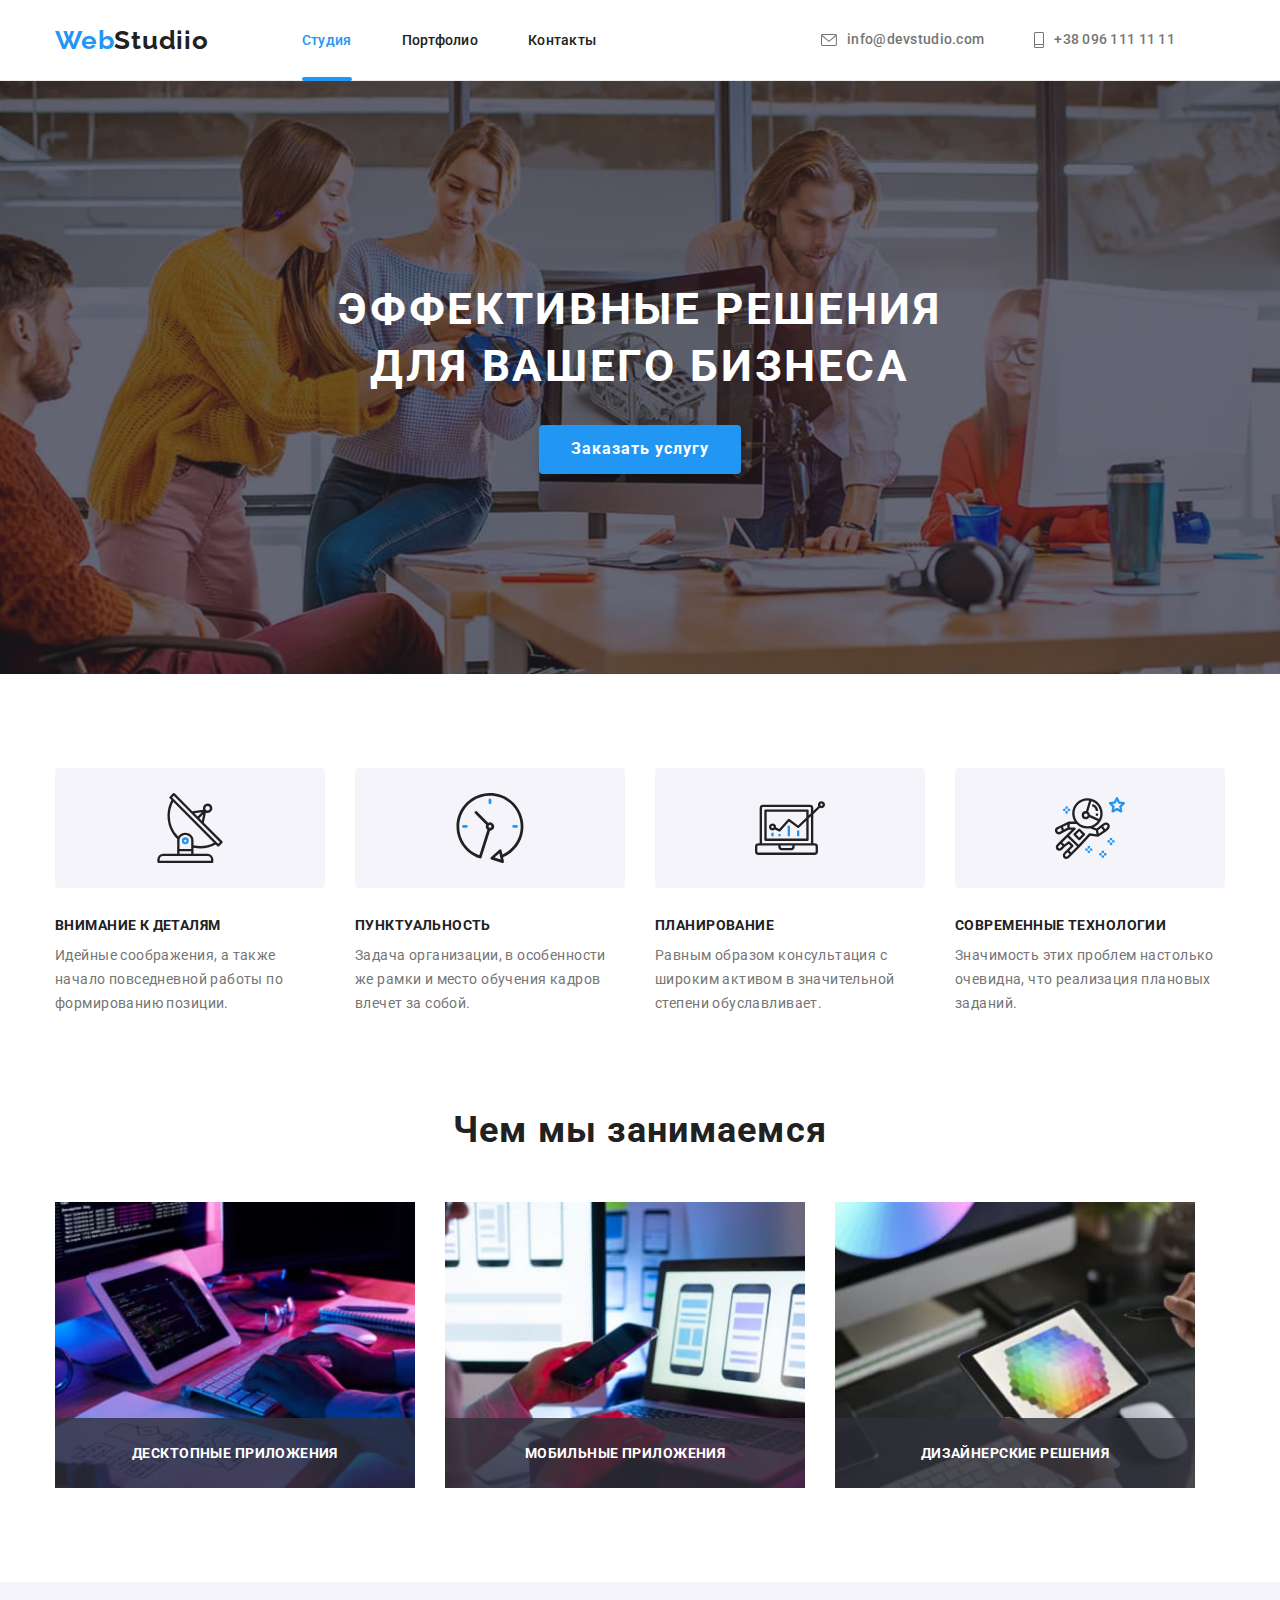
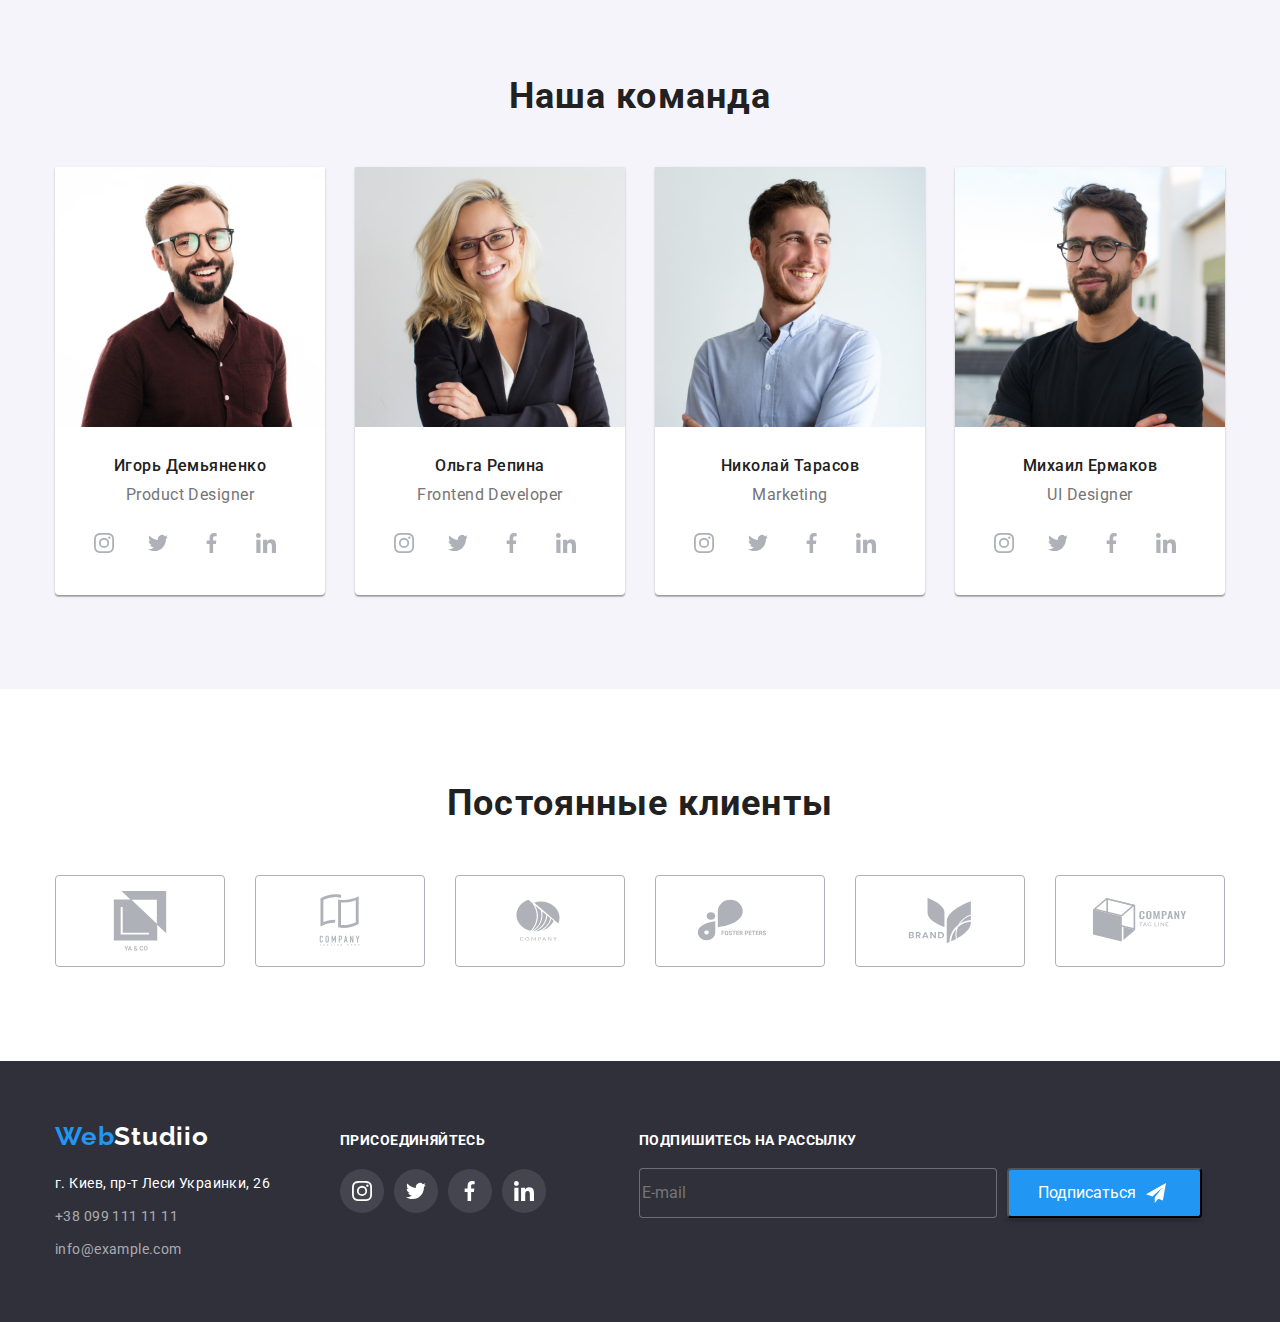
==== commit 7b7c40fd: "b" ====
--- a/index.html
+++ b/index.html
@@ -401,7 +401,8 @@
                     <h3 class="footer-form-head">
                         Подпишитесь на рассылку
                     </h3>
-                    <label class="footer-form-text" for="e-mail"></label>
+                    <div class="block-labal">
+                        <label class="footer-form-text" for="e-mail"></label>
                     <input class="footer-form-input" type="email" placeholder="E-mail" name="e-mail" id="e-mail">
                     <button class="footer-form-btn" type="submit">
                         Подписаться
@@ -409,6 +410,8 @@
                             <use href="images/symbol.svg#icon-send"></use>
                         </svg>
                     </button>
+                    </div>
+                    
                 </form>
 
             </div>
@@ -417,7 +420,11 @@
     </footer>
     <div class="backdrop is-hidden" data-modal>
         <div class="modal">
-            <button type="button" class="modal-btn" data-modal-close><img src="images/close.jpg" alt=""></button>
+            <button type="button" class="modal-btn" data-modal-close>
+                <svg width="18"; height="18"; class="cklose">
+                    <use href="images/ckros.svg#close"></use>
+                </svg>
+            </button>
             <h1 class="form-header">
                 Оставьте свои данные, мы вам перезвоним
             </h1>
@@ -427,7 +434,7 @@
                     <label for="name" class="form-label">
                         Имя
                     </label>                   
-                    <input id="name" type="text" name="name" placeholder=" ">
+                    <input class="input-form" autocomplete="off" id="name" type="text" name="name">
                     <svg width="18"; height="18"; class="backdrop-icon">
                         <use href="images/symbol.svg#icon-person"></use>
                     </svg>
@@ -439,7 +446,7 @@
                     <label for="tel" class="form-label">
                         Телефон
                     </label>
-                    <input id="tel" type="tel" name="tel" placeholder=" ">
+                    <input autocomplete="off" class="input-form" id="tel" type="tel" name="tel">
                     <svg width="18"; height="18"; class="backdrop-icon">
                         <use href="images/symbol.svg#icon-phone"></use>
                     </svg>
@@ -449,7 +456,7 @@
                     <label for="email" class="form-label">
                         Почта
                     </label>
-                    <input id="email" type="email" name="email" placeholder=" ">
+                    <input autocomplete="off" class="input-form" id="email" type="email" name="email">
                     <svg width="18"; height="18"; class="backdrop-icon">
                         <use href="images/symbol.svg#icon-mail"></use>
                     </svg>
--- a/css/styles.css
+++ b/css/styles.css
@@ -433,6 +433,7 @@
 }
 /*--------footer---------*/
 .footer {
+  position: relative;
   padding: 60px 0;
   background-color: var(--color-bacground);
 }
@@ -531,6 +532,52 @@
 }
 .footer-href:focus {
   background-color: #2196f3;
+}
+.footer-form {
+  margin-left: 93px;
+}
+.footer-form-head {
+  display: inline-block;
+  margin-bottom: 20px;
+
+  font-family: Roboto;
+  font-weight: 700;
+  font-size: 14px;
+  line-height: 16px;
+  letter-spacing: 0.03em;
+  text-transform: uppercase;
+  color: #ffffff;
+}
+.block-labal {
+  display: flex;
+}
+.footer-form-input {
+  position: relative;
+  width: 358px;
+  height: 50px;
+  margin-right: 10px;
+
+  box-shadow: (0px 4px 4px rgba(0, 0, 0, 0.15));
+  border: 1px solid rgba(255, 255, 255, 0.3);
+  border-radius: 4px;
+  background-color: var(--color-bacground);
+}
+.footer-form-btn {
+  height: 50px;
+  display: flex;
+  align-items: center;
+  justify-content: center;
+  background: #2196f3;
+  box-shadow: 0px 4px 4px rgba(0, 0, 0, 0.15);
+  border-radius: 4px;
+  color: #ffffff;
+
+  padding-left: 29px;
+  margin-right: 10px;
+}
+.footer-form-img {
+  margin-right: 28px;
+  margin-left: 10px;
 }
 /*---------client------------------*/
 
@@ -793,6 +840,37 @@
   box-sizing: border-box;
   border-radius: 50%;
 }
+.cklose {
+  position: absolute;
+  top: 50%;
+  left: 50%;
+  transform: translate(-25%, -25%);
+  fill: #000000;
+}
+.cklose {
+  fill: currentColor;
+}
+.modal-btn:hover {
+  color: #2196f3;
+}
+.modal-btn:focus {
+  color: #2196f3;
+}
+.input-form {
+  position: relative;
+}
+.backdrop-icon {
+  position: absolute;
+  margin-top: 14px;
+  margin-left: 15px;
+  fill: #212121;
+}
+.backdrop-icon:hover {
+  fill: currentColor;
+}
+.backdrop-icon:focus {
+  fill: currentColor;
+}
 /*----------------form-----------------------*/
 
 .form {
@@ -811,18 +889,37 @@
 .form-filde {
   display: flex;
   flex-direction: column;
+  justify-content: center;
   margin-bottom: 28px;
 }
 .form-filde input {
   margin: 0;
-  padding: 0;
+  padding-left: 40px;
   height: 40px;
   background: #ffffff;
   border: 1px solid rgba(33, 33, 33, 0.2);
   border-radius: 4px;
 }
+.form-filde:focus-within input {
+  border-color: #2196f3;
+}
 .form-filde input:focus {
-  border-color: #2196f3;
+  border: 1px solid #2196f3;
+  color: #2196f3;
+}
+input:focus {
+  color: #2196f3;
+  border: 1px solid #2196f3;
+}
+input:hover {
+  border: 1px solid #2196f3;
+  color: #2196f3;
+}
+input:hover ~ .backdrop-icon {
+  fill: #2196f3;
+}
+input:focus ~ .backdrop-icon {
+  fill: #2196f3;
 }
 
 textarea {
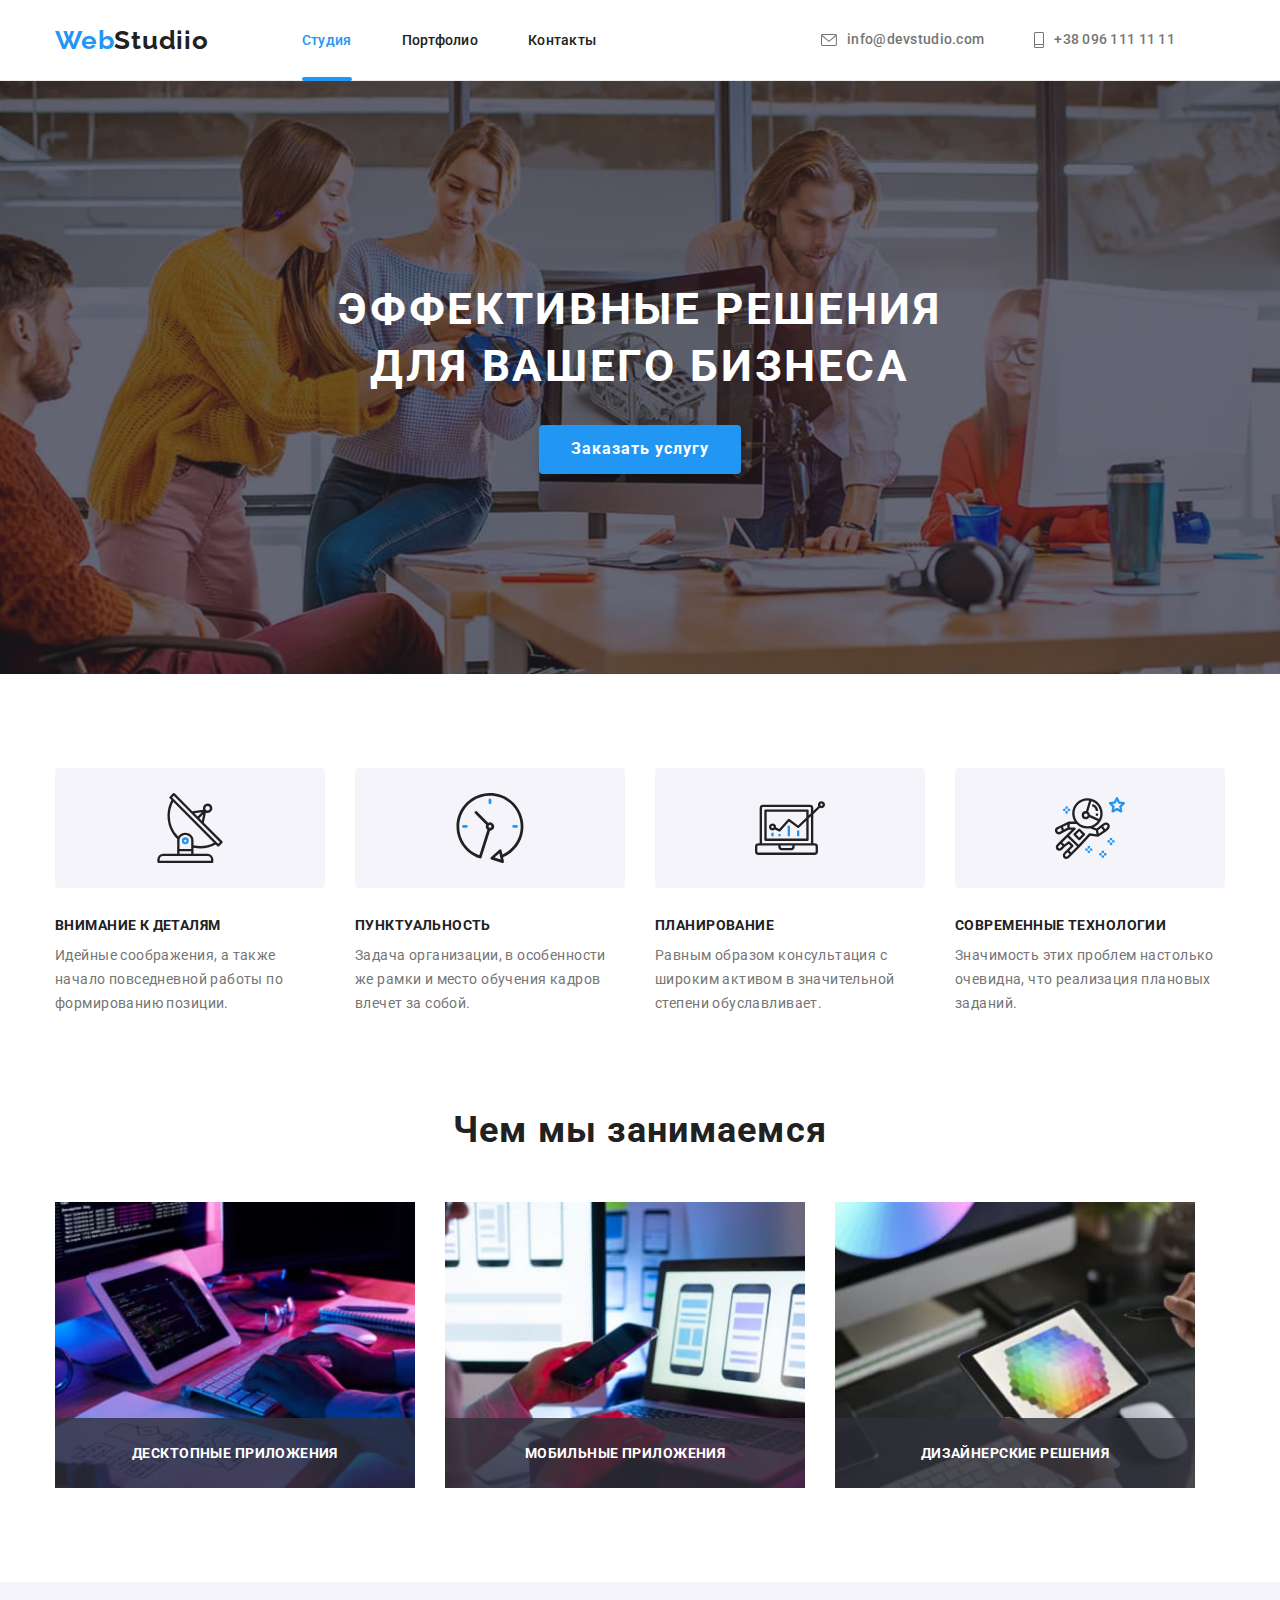
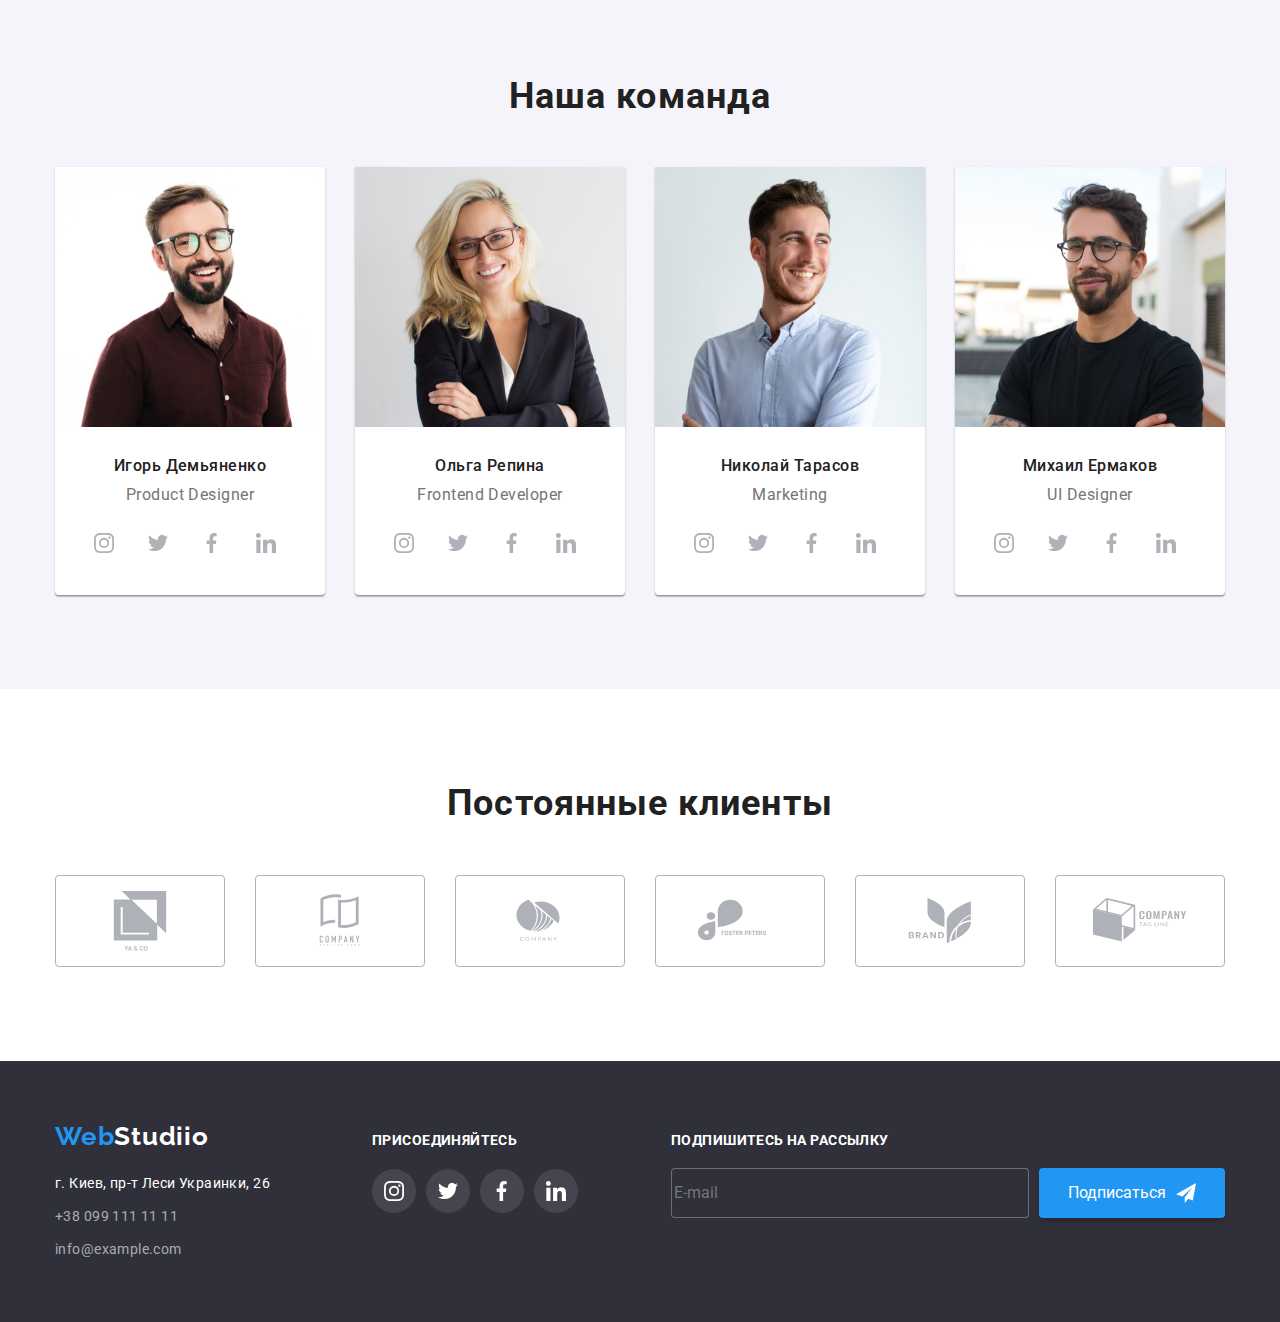
==== commit 18bfe45c: "f" ====
--- a/index.html
+++ b/index.html
@@ -348,7 +348,7 @@
     </main>
     <footer class="footer">
         <div class="conteiner footer-navigate">
-            <div>
+            <div class="footer-first-block">
                 <a href="#" class="footer__href-logo">
                     <span class="footer__logo">Web</span><span class="footer__studio">Studiio</span>
                 </a>
@@ -397,10 +397,10 @@
             </div>
             <div class="footer-send">
 
-                <form class="footer-form" method="POST">
-                    <h3 class="footer-form-head">
+                <form class="footer-form">
+                    <p class="footer-form-head">
                         Подпишитесь на рассылку
-                    </h3>
+                    </p>
                     <div class="block-labal">
                         <label class="footer-form-text" for="e-mail"></label>
                     <input class="footer-form-input" type="email" placeholder="E-mail" name="e-mail" id="e-mail">
@@ -425,10 +425,10 @@
                     <use href="images/ckros.svg#close"></use>
                 </svg>
             </button>
-            <h1 class="form-header">
+            <p class="form-header">
                 Оставьте свои данные, мы вам перезвоним
-            </h1>
-            <form class="form" method="POST">
+            </p>
+            <form class="form">
                 <div class="form-filde">
                     
                     <label for="name" class="form-label">
@@ -469,11 +469,13 @@
                     <textarea name="coment" id="coment" cols="30" rows="10"></textarea>
                 </div>
 
-                <div class="form-checkbox">
-                    <input type="checkbox" name="done" value="Соглашаюсь с рассылкой и принимаю" id="check">
+                <div class="form-checkbox">                    
                     <label for="check" class="form-label-check">
+                        <input class="checkbox" type="checkbox" name="check" value="Соглашаюсь с рассылкой и принимаю" id="check">
                         Соглашаюсь с рассылкой и принимаю<a href="#">Условия договора</a>
+                        <span class="form-check-icon"></span>
                     </label>
+                    
                 </div>
                 
                 <button class="form-btn" type="submit">Отправить</button>
--- a/css/styles.css
+++ b/css/styles.css
@@ -437,6 +437,9 @@
   padding: 60px 0;
   background-color: var(--color-bacground);
 }
+.footer-first-block {
+  flex-grow: 1;
+}
 .footer__href-logo {
   display: block;
   margin-bottom: 20px;
@@ -534,7 +537,6 @@
   background-color: #2196f3;
 }
 .footer-form {
-  margin-left: 93px;
 }
 .footer-form-head {
   display: inline-block;
@@ -562,6 +564,9 @@
   border-radius: 4px;
   background-color: var(--color-bacground);
 }
+.footer-send {
+  margin-left: 93px;
+}
 .footer-form-btn {
   height: 50px;
   display: flex;
@@ -571,14 +576,15 @@
   box-shadow: 0px 4px 4px rgba(0, 0, 0, 0.15);
   border-radius: 4px;
   color: #ffffff;
-
+  cursor: pointer;
   padding-left: 29px;
-  margin-right: 10px;
+  padding-right: 29px;
+  border: transparent;
 }
 .footer-form-img {
-  margin-right: 28px;
   margin-left: 10px;
 }
+
 /*---------client------------------*/
 
 .client-item {
@@ -813,10 +819,7 @@
   top: 50%;
   background-color: #fff;
   transform: translate(-50%, -50%);
-  display: flex;
-  flex-direction: column;
-  justify-content: center;
-  align-items: center;
+  padding: 0 40px;
 
   box-shadow: 0px 1px 3px rgba(0, 0, 0, 0.12), 0px 1px 1px rgba(0, 0, 0, 0.14),
     0px 2px 1px rgba(0, 0, 0, 0.2);
@@ -861,8 +864,8 @@
 }
 .backdrop-icon {
   position: absolute;
-  margin-top: 14px;
-  margin-left: 15px;
+  top: 25px;
+  left: 12px;
   fill: #212121;
 }
 .backdrop-icon:hover {
@@ -874,23 +877,41 @@
 /*----------------form-----------------------*/
 
 .form {
-  margin-left: auto;
-  margin-top: auto;
-  padding: 0 40px;
+}
+.checkbox {
+  position: absolute;
+  white-space: nowrap;
+  width: 1px;
+  height: 1px;
+  overflow: hidden;
+  border: 0;
+  padding: 0;
+  clip: rect(0 0 0 0);
+  clip-path: inset(50%);
+  margin: -1px;
+}
+.form-check-icon {
+  position: absolute;
+  left: -5%;
+  top: 15%;
+  width: 16px;
+  height: 15px;
+  border: 2px solid #212121;
+  border-radius: 2px;
 }
 .form-header {
   font-family: Roboto;
   font-weight: 700;
   font-size: 20px;
   line-height: 23px;
-  padding: 40px 40px 0 40px;
-  margin-bottom: 30px;
+  margin-bottom: 12px;
 }
 .form-filde {
+  position: relative;
   display: flex;
   flex-direction: column;
   justify-content: center;
-  margin-bottom: 28px;
+  margin-bottom: 10px;
 }
 .form-filde input {
   margin: 0;
@@ -923,25 +944,27 @@
 }
 
 textarea {
-  width: 448px;
   height: 120px;
 
   border: 1px solid rgba(33, 33, 33, 0.2);
   border-radius: 4px;
-  margin-bottom: 20px;
 }
 .form-textarea {
   display: flex;
   flex-direction: column;
   margin-left: 0;
   margin-right: 0;
+  margin-bottom: 20px;
 }
 .form-label {
+  position: relative;
+  display: block;
   font-family: Roboto;
   font-size: 12px;
   line-height: 14px;
   letter-spacing: 0.01em;
   color: #757575;
+  margin-bottom: 4px;
 }
 .form-checkbox {
   display: flex;
@@ -952,6 +975,13 @@
 }
 .form-checkbox a {
   color: #2196f3;
+}
+.form-label-check:checked + .form-check-icon {
+  background-color: #2196f3;
+  border-color: #2196f3;
+  background-image: url(goit-markup-hw-06/images/check-done.svg);
+  background-size: contain;
+  background-origin: border-box;
 }
 .form-checkbox input[type="checkbox"] {
   border-color: #212121;
@@ -960,7 +990,9 @@
   margin-left: 12px;
 }
 .form-label-check {
-  margin-left: 7px;
+  position: relative;
+  margin-left: auto;
+  margin-right: auto;
   font-family: Roboto;
   font-size: 14px;
   line-height: 24px;
@@ -973,7 +1005,7 @@
   font-weight: 700;
   font-size: 16px;
   line-height: 30px;
-
+  cursor: pointer;
   display: flex;
   align-items: center;
   text-align: center;
@@ -985,5 +1017,4 @@
   border: 1px solid #188ce8;
   margin-left: auto;
   margin-right: auto;
-  margin-bottom: 40px;
-}
+}
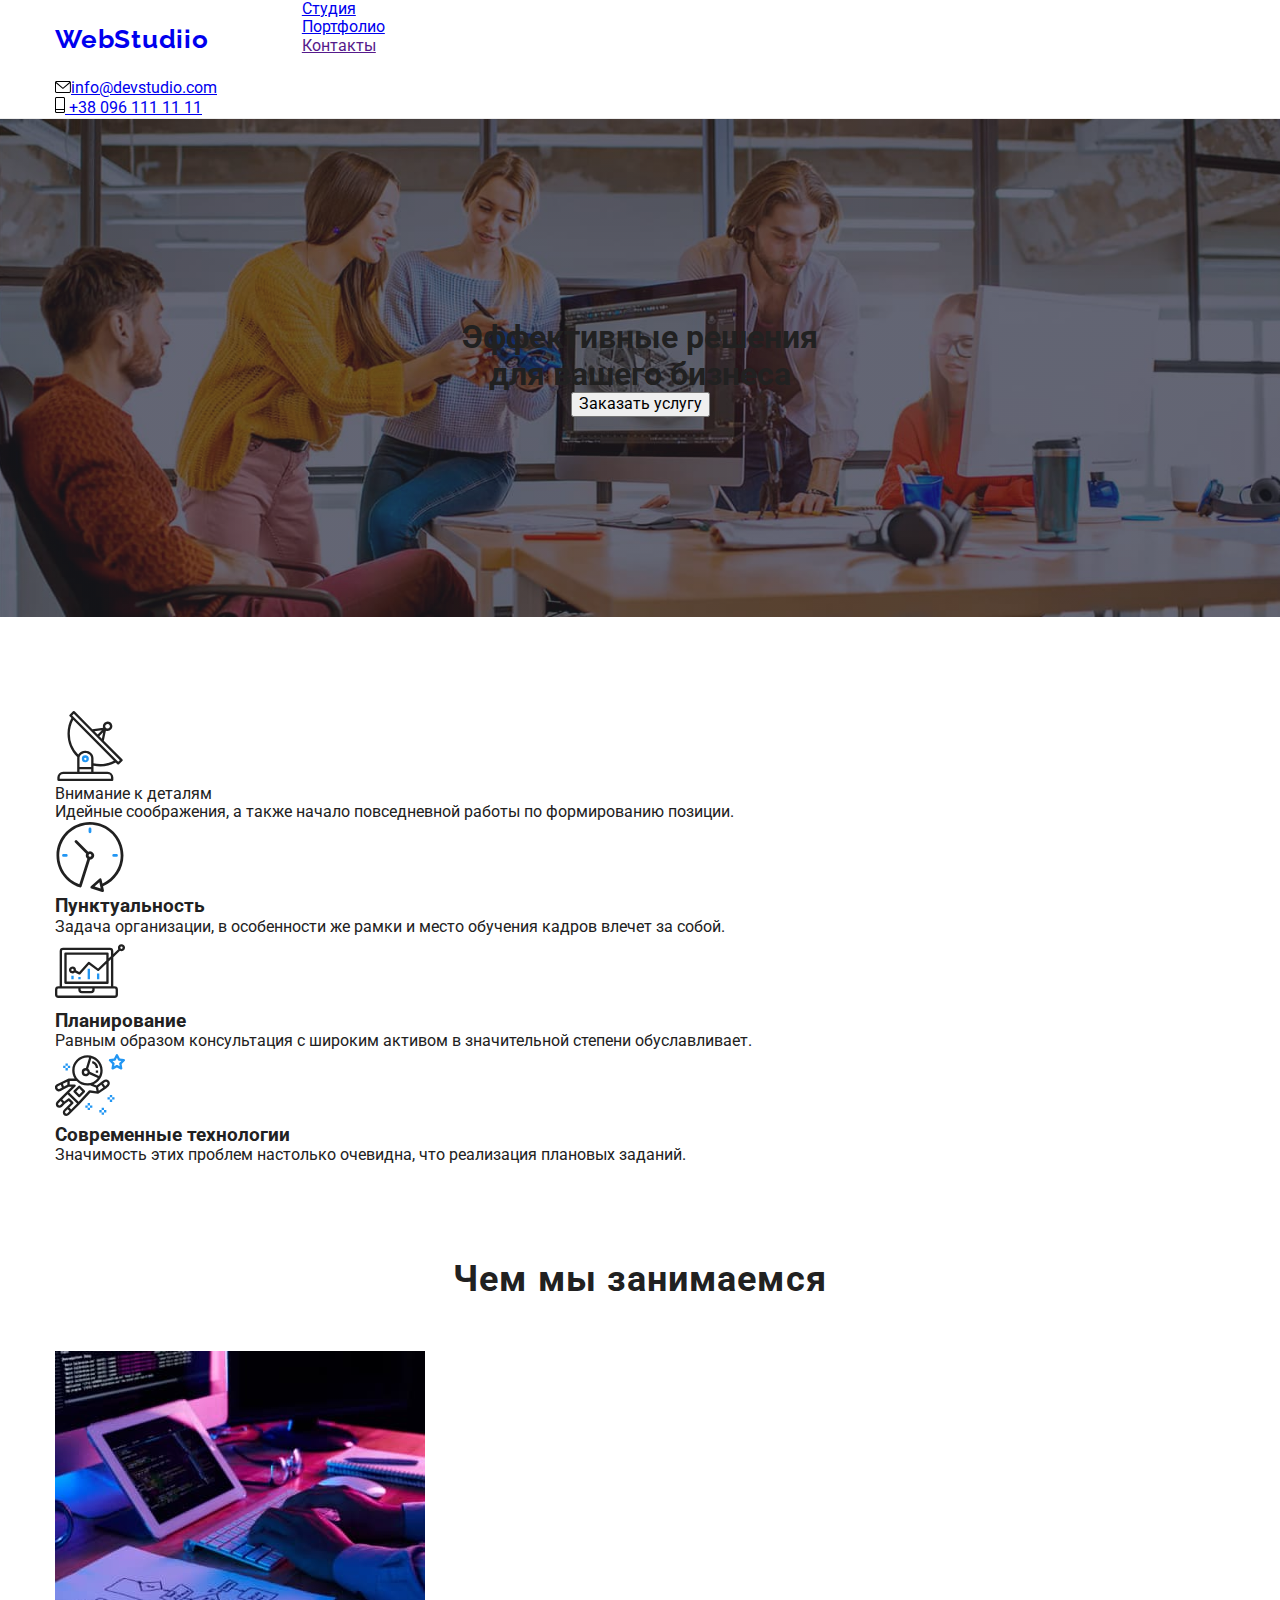
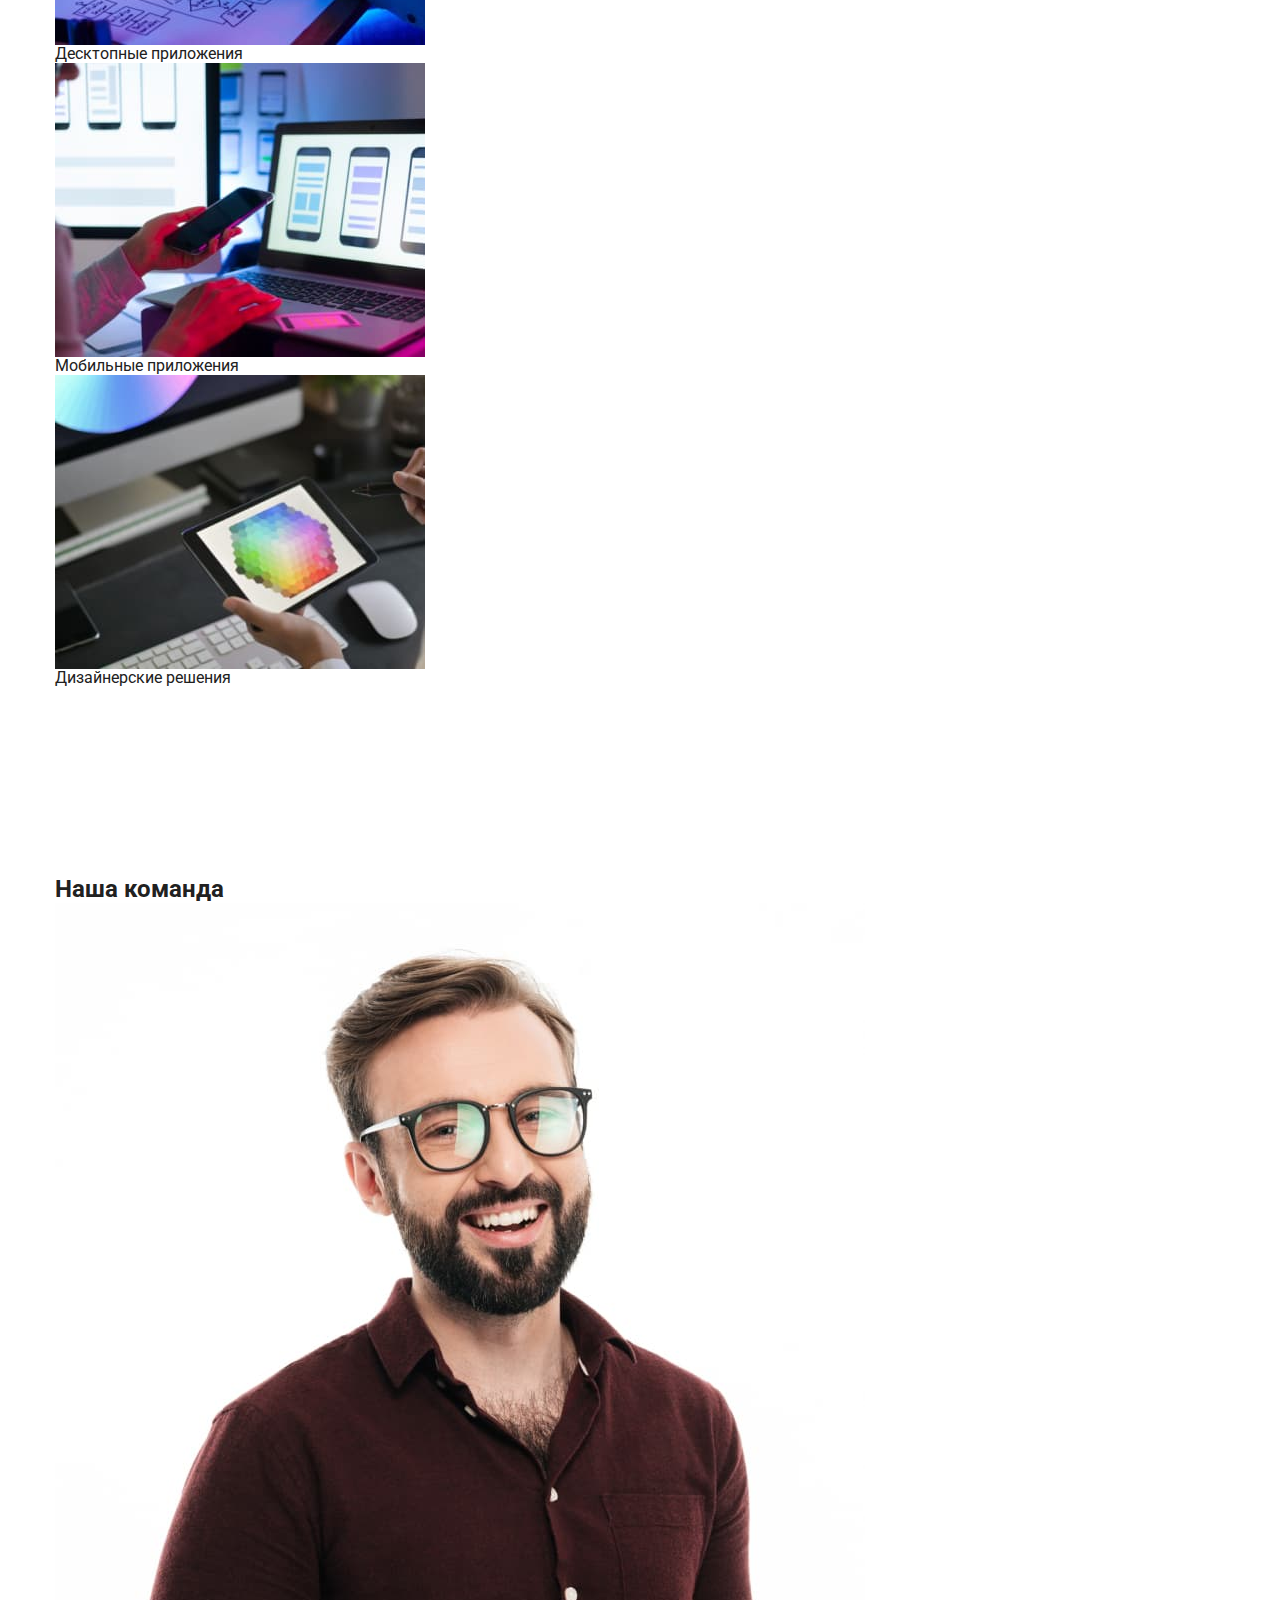
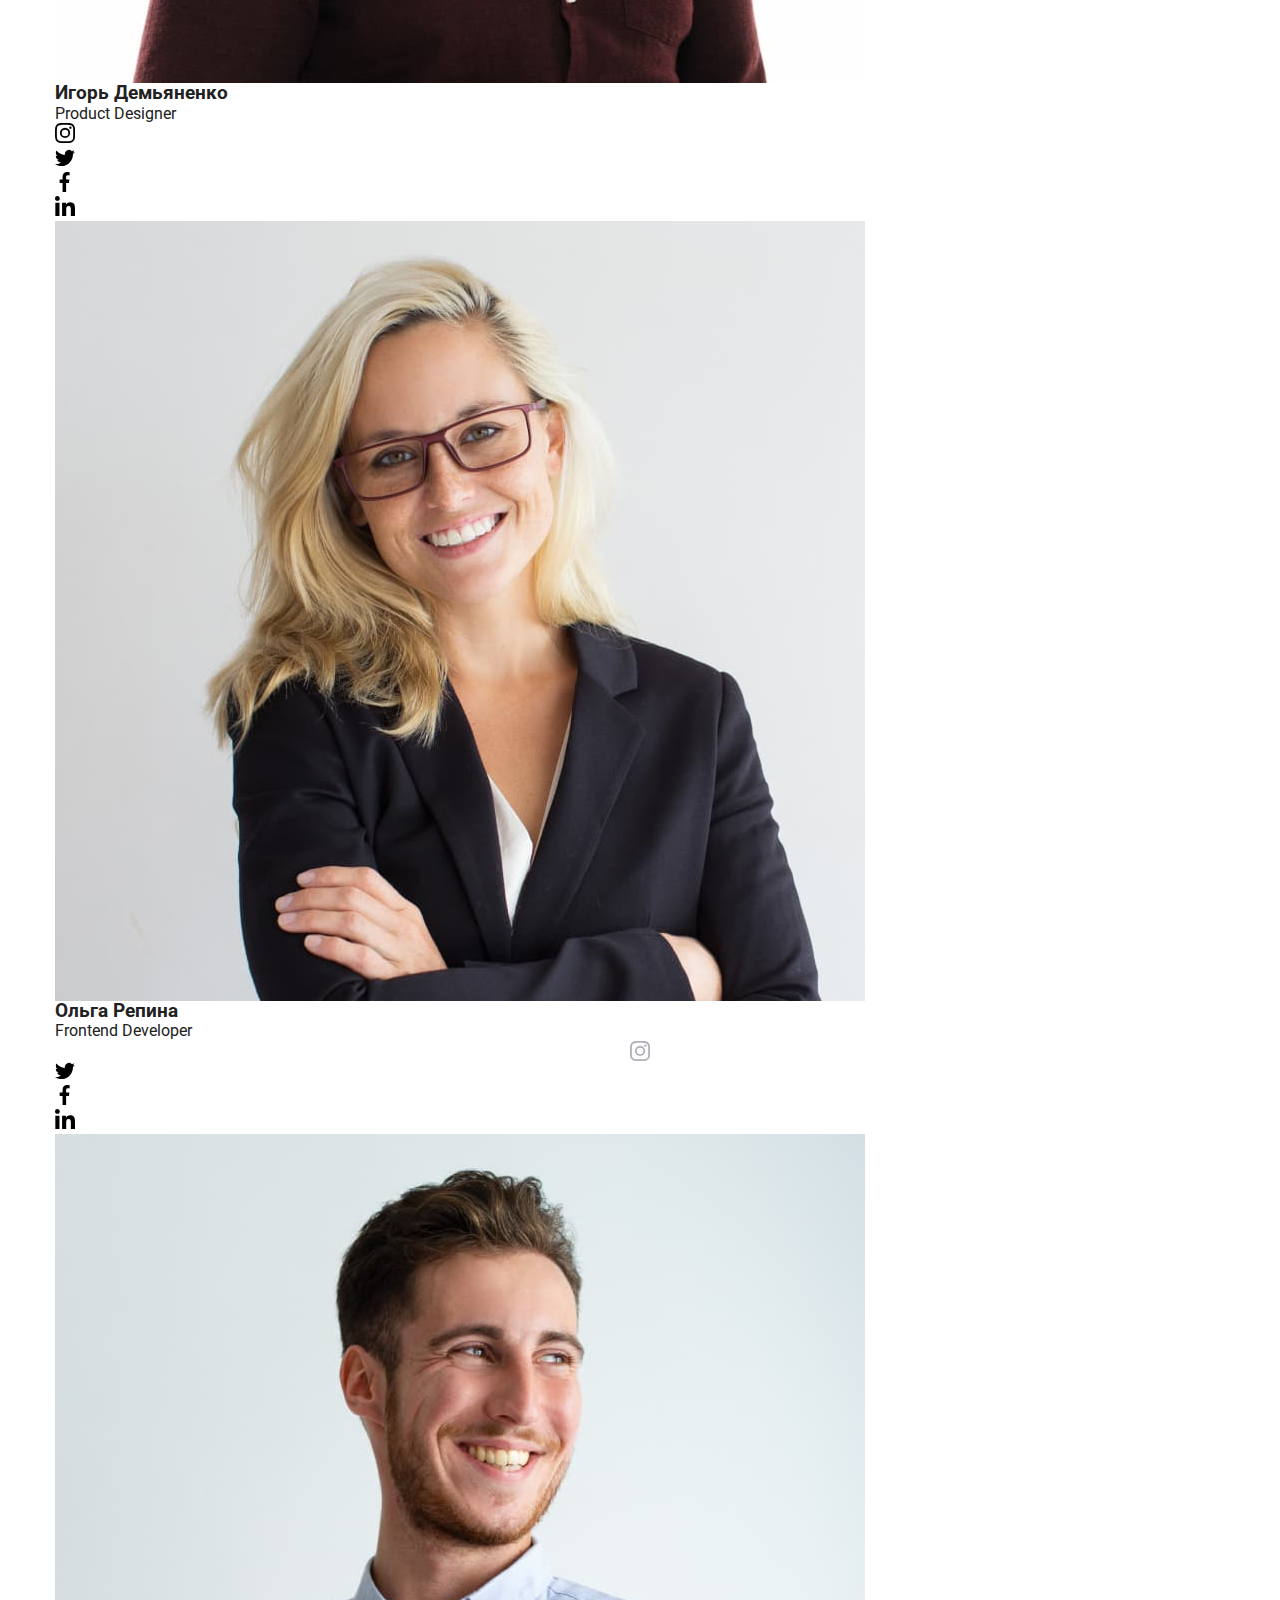
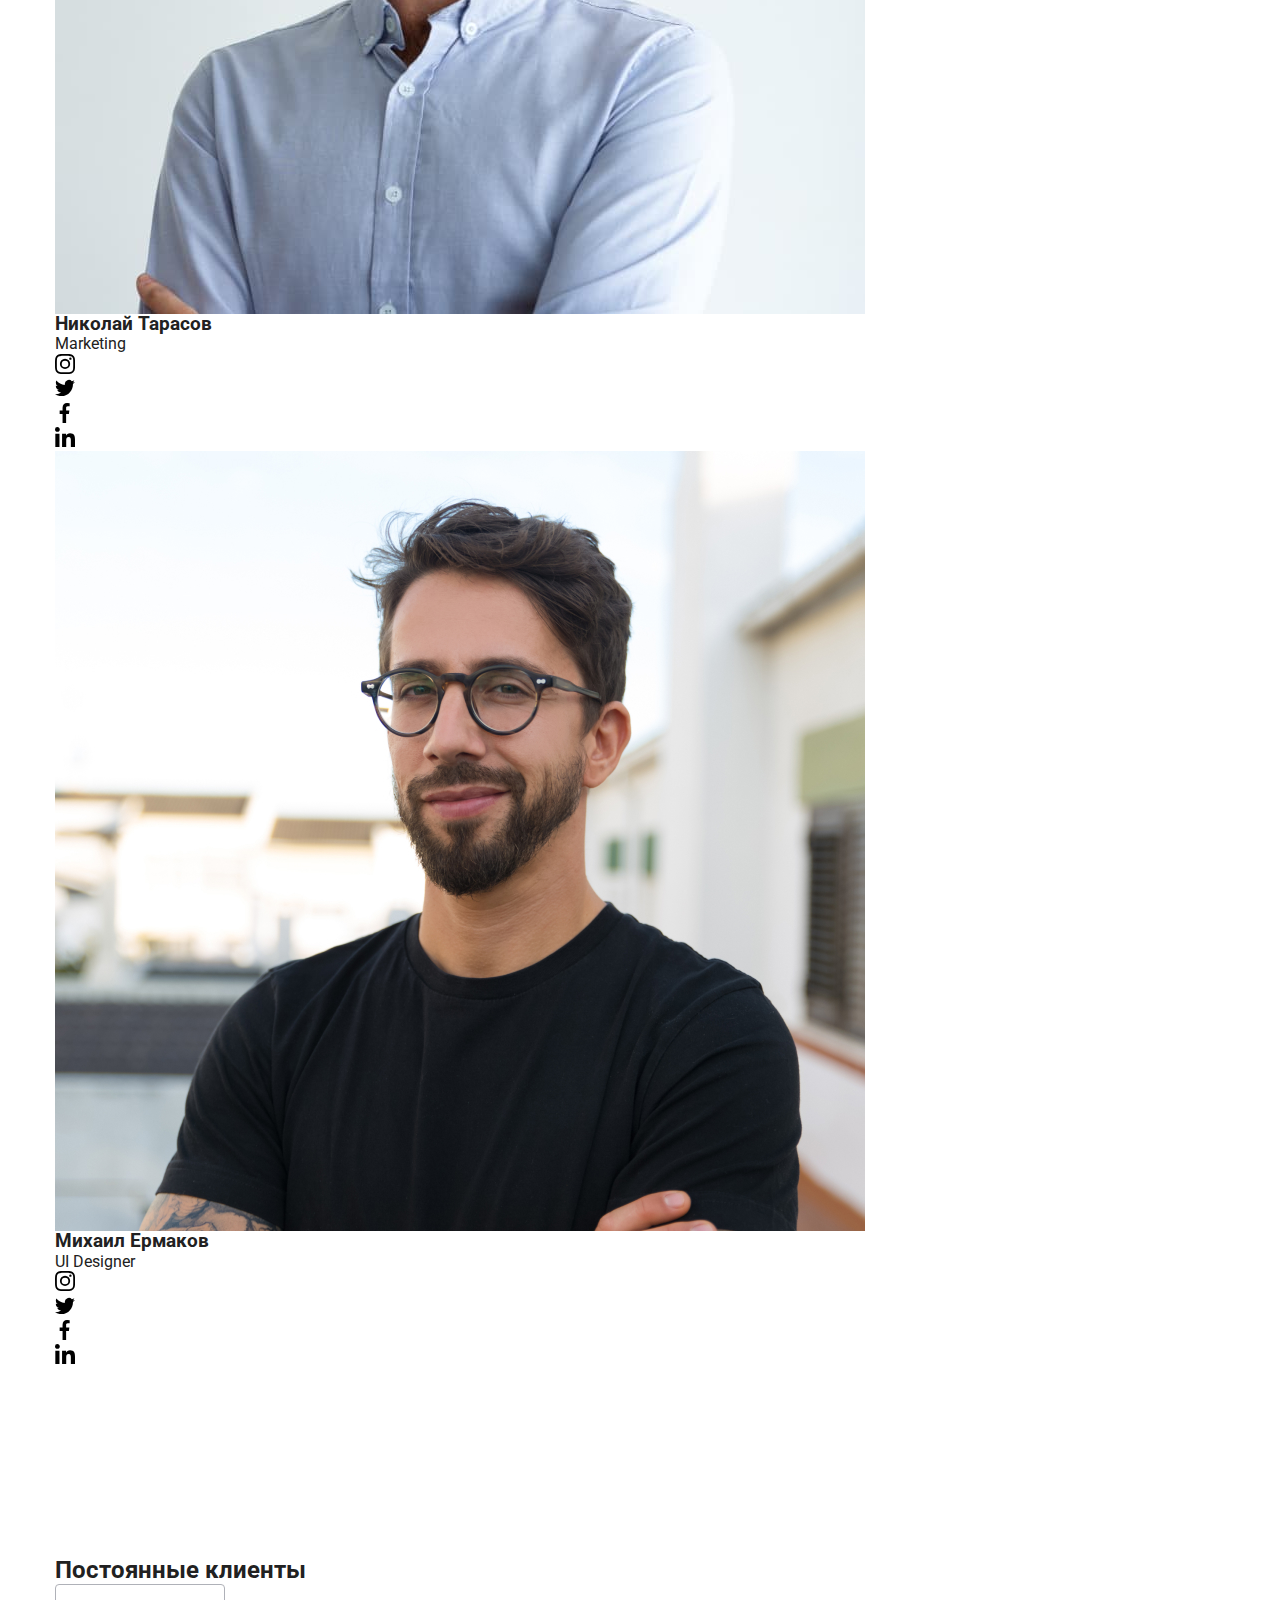
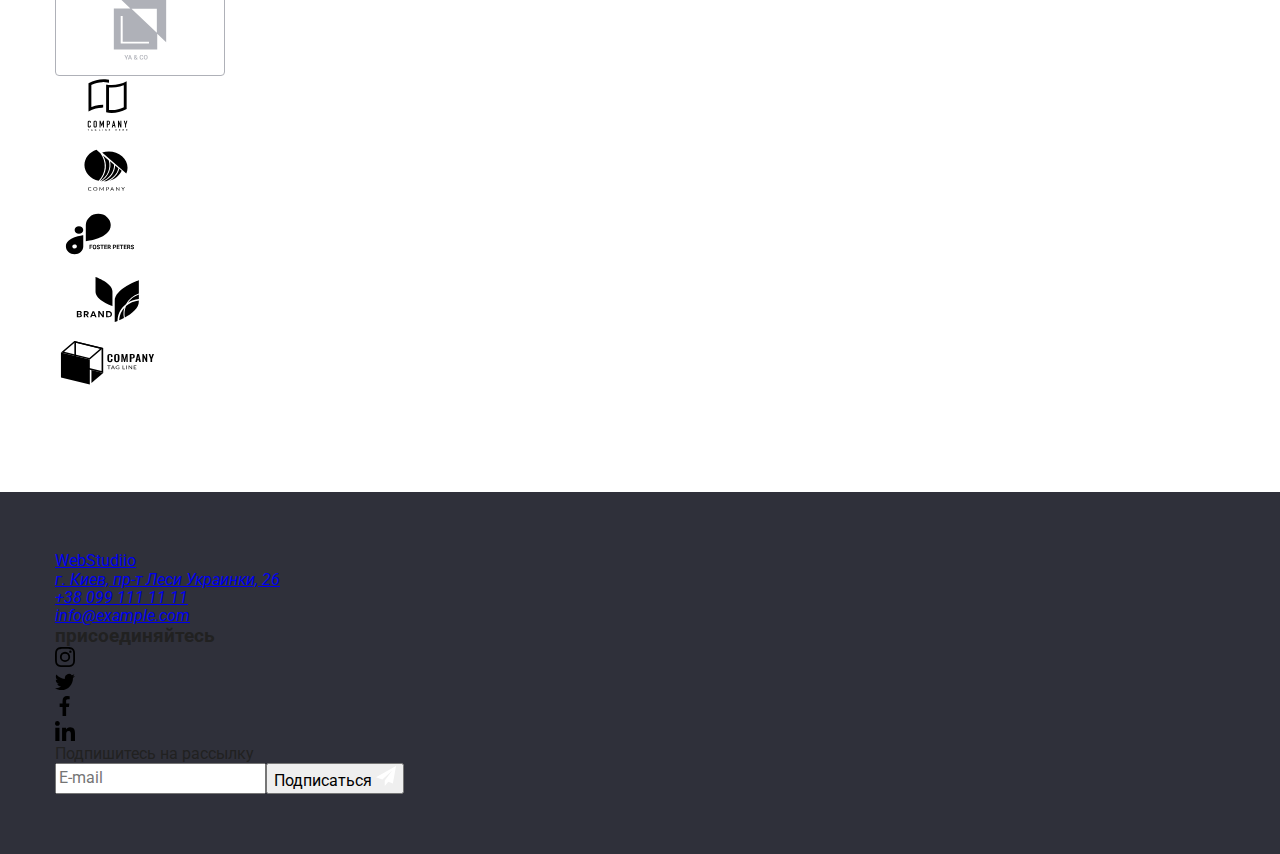
==== commit 66027eba: "f" ====
--- a/index.html
+++ b/index.html
@@ -12,29 +12,30 @@
     <link rel="stylesheet" href="./css/styles.css">
 </head>
 <body>
+    <!-- header -->
     <header class="header">
-        <div class="conteiner head">
+        <div class="conteiner">
             <nav class="navigator">
                 <a href="#" class="navigator__logo">
-                    <span class="nav__web">Web</span><span class="nav__studio">Studiio</span>
+                    <span class="navigator__web">Web</span><span class="navigator__studio">Studiio</span>
                 </a>
-                <ul class="navigator__list">
-                    <li class="navigator__item"><a class="navigator__item-link curent" href="index.html">Студия</a></li>
-                    <li class="navigator__item"><a class="navigator__item-link" href="./portfolio.html">Портфолио</a></li>
-                    <li class="navigator__item"><a class="navigator__item-link"  href="">Контакты</a></li>
+                <ul class="pages__list">
+                    <li class="pages__item"><a class="pages__link pages__link-curent" href="index.html">Студия</a></li>
+                    <li class="pages__item"><a class="pages__link" href="./portfolio.html">Портфолио</a></li>
+                    <li class="pages__item"><a class="pages__link"  href="">Контакты</a></li>
                 </ul>
             </nav> 
-            <ul class="navigator__contakt-list">
-                <li class="navigator__contakt-item">
-                    <a href="mailto:info@devstudio.com" class="navigator__contakt-link" >
-                        <svg width="16px"; height="12px"; class="navigator__contakt-item-envelope">
+            <ul class="contakt">
+                <li class="contakt__item">
+                    <a href="mailto:info@devstudio.com" class="contakt__link" >
+                        <svg width="16px"; height="12px"; class="contakt__item-envelope">
                             <use href="images/symbol-defs.svg#icon-mail"></use>
                         </svg>info@devstudio.com
                     </a>
                 </li>
-                <li class="navigator__contakt-item">                  
-                    <a href="tel:+38 096 111 11 11" class="navigator__contakt-link" >
-                        <svg width="10px"; height="16px"; class="navigator__contakt-item-envelope">
+                <li class="contakt__item">                  
+                    <a href="tel:+38 096 111 11 11" class="contakt__link" >
+                        <svg width="10px"; height="16px"; class="contakt__item-envelope">
                             <use href="images/symbol-defs.svg#icon-phone"></use>
                         </svg>
                         +38 096 111 11 11
@@ -44,94 +45,97 @@
         </div>
     </header>
     <main>
+        <!-- hero -->
             <section class="hero">
                 <div class="conteiner" >
-                    <h1 class="section__titel-text">Эффективные решения <br> для вашего бизнеса</h1>
-                    <button class="sectio__titel-button" type="button" data-modal-open >Заказать услугу</button>
+                    <h1 class="conteiner__titel">Эффективные решения <br> для вашего бизнеса</h1>
+                    <button class="conteiner__button" type="button" data-modal-open >Заказать услугу</button>
                 </div>           
             </section>
+            <!-- about -->
             <section class="section">
                 <div class="conteiner">
                     <h2 class="visually-hidden"> НАши приимущества </h2>
-                    <ul class="section__about-list">
-                        <li class="section__about-item"> 
-                            <div class="section__about-item-block">
-                                <svg width="70"; height="70"; class="section__about-item-img">
+                    <ul class="about">
+                        <li class="about__item"> 
+                            <div class="about__block">
+                                <svg width="70"; height="70"; class="about__img">
                                     <use href="images/symbol-defs (1).svg#icon-antenna-1-1"></use>
                                 </svg>
                             </div>                           
-                            <h3 class="section__about-item-head">Внимание к деталям</h3>
-                            <p class="section__about-item-paragraf">
+                            <h3bout___head">Внимание к деталям</h3>
+                            <p class="about__item-paragraf">
                                     Идейные соображения, а также начало повседневной работы по формированию позиции.
                             </p>
                         </li>
-                        <li class="section__about-item">
-                            <div class="section__about-item-block">
-                                <svg width="70"; height="70"; class="section__about-item-img">
+                        <li class="about__item">
+                            <div class="about__block">
+                                <svg width="70"; height="70"; class="secabout__img">
                                     <use href="images/symbol-defs (1).svg#icon-clock-1-1"></use>
                                 </svg>
                             </div>                           
-                                <h3 class="section__about-item-head" >Пунктуальность</h3>
-                                <p class="section__about-item-paragraf">
+                                <h3 class="about__head" >Пунктуальность</h3>
+                                <p class="about__paragraf">
                                     Задача организации, в особенности же рамки и место обучения кадров влечет за собой.
                                 </p>
                         </li>
-                        <li class="section__about-item">
-                            <div class="section__about-item-block">
-                                <svg width="70"; height="70"; class="section__about-item-img">
+                        <li class="about__item">
+                            <div class="about__block">
+                                <svg width="70"; height="70"; class="secabout__img">
                                     <use href="images/symbol-defs (1).svg#icon-diagram-1-1"></use>
                                 </svg>
                             </div>                          
-                            <h3 class="section__about-item-head">Планирование</h3>
-                            <p class="section__about-item-paragraf">
+                            <h3 class="about__head">Планирование</h3>
+                            <p class="about__paragraf">
                                     Равным образом консультация с широким активом в значительной степени обуславливает.
                             </p>
                         </li>
-                        <li class="section__about-item">
-                            <div class="section__about-item-block">
-                                <svg width="70"; height="70"; class="section__about-item-img">
+                        <li class="about__item">
+                            <div class="about__block">
+                                <svg width="70"; height="70"; class="secabout__img">
                                     <use href="images/symbol-defs (1).svg#icon-astronaut-1-1"></use>
                                 </svg>
                             </div>                         
-                            <h3 class="section__about-item-head">Современные технологии</h3>
-                            <p class="section__about-item-paragraf">
+                            <h3 class="about__head">Современные технологии</h3>
+                            <p class="about__paragraf">
                                     Значимость этих проблем настолько очевидна, что реализация плановых заданий.
                             </p>
                         </li>
                     </ul>
                 </div>       
             </section>
+            <!-- aboutus -->
             <section class="section__aboutus section">
                 <div class="conteiner">
                     <h2 class="section__aboutus-head">Чем мы занимаемся</h2>
-                    <ul class="section__aboutus-list">
-                        <li class="section__aboutus-item">
-                            <div class="aboutus-img-block">
-                                <img src="images/komp.jpg" alt="компьютер" class="section__aboutus-img">
-                                <div class="aboutus-text">
-                                    <p class="aboutus-text-transkript">
+                    <ul class="aboutus__list">
+                        <li class="aboutus__item">
+                            <div class="aboutus__block">
+                                <img src="images/komp.jpg" alt="компьютер" class="aboutus__img">
+                                <div class="aboutus__text">
+                                    <p class="aboutus__transkript">
                                         Десктопные приложения
                                     </p>
                                 </div>
                             </div>
                             
                         </li>
-                        <li class="section__aboutus-item">
-                            <div class="aboutus-img-block">
-                                <img src="images/developer.jpg" alt="разработка" class="section__aboutus-img">
-                                <div class="aboutus-text">
-                                    <p class="aboutus-text-transkript">
+                        <li class="aboutus__item">
+                            <div class="aboutus__block">
+                                <img src="images/developer.jpg" alt="разработка" class="aboutus__img">
+                                <div class="aboutus__text">
+                                    <p class="aboutus__transkript">
                                         Мобильные приложения
                                     </p>
                                 </div>
                             </div>
                             
                         </li>
-                        <li class="section__aboutus-item">
-                            <div class="aboutus-img-block">
-                                <img src="images/grafic.jpg" alt="графика" class="section__aboutus-img">
-                                <div class="aboutus-text">
-                                    <p class="aboutus-text-transkript">
+                        <li class="aboutus__item">
+                            <div class="aboutus__block">
+                                <img src="images/grafic.jpg" alt="графика" class="aboutus__img">
+                                <div class="aboutus__text">
+                                    <p class="aboutus__transkript">
                                         Дизайнерские решения
                                     </p>
                                 </div>
@@ -141,40 +145,41 @@
                     </ul>
                 </div>            
             </section>
-            <section class="team-section section">
+            <!-- team -->
+            <section class="team__section section">
                 <div class="conteiner">
-                    <h2 class="section__team-head">Наша команда</h2>
-                    <ul class="section__team-item">
-                        <li class="section__team-list">
-                            <img src="images/igor.jpg" alt="Игорь Демьяненко" class="section__team-img">
-                            <div class="section__team-block">
-                                <h3 class="section__team-name">Игорь Демьяненко</h3>
-                                <p class="section__team-position">Product Designer</p>
-                                <ul class="action-list">
-                                    <li class="action-item"> 
-                                        <a href="#" class="action-href">
-                                            <svg width="20"; height="20"; class="action-href-img">
+                    <h2 class="team__head">Наша команда</h2>
+                    <ul class="team__item">
+                        <li class="team__list">
+                            <img src="images/igor.jpg" alt="Игорь Демьяненко" class="team__img">
+                            <div class="team__block">
+                                <h3 class="team__name">Игорь Демьяненко</h3>
+                                <p class="team__position">Product Designer</p>
+                                <ul class="action__list">
+                                    <li class="action__item"> 
+                                        <a href="#" class="action__href">
+                                            <svg width="20"; height="20"; class="action__img">
                                                 <use href="images/symbol-defs (1).svg#icon-instagram-2-2"></use>
                                             </svg>
                                         </a>
                                     </li>
-                                    <li class="action-item"> 
-                                        <a href="#" class="action-href">
-                                            <svg width="20"; height="20"; class="action-href-img">
+                                    <li class="action__item"> 
+                                        <a href="#" class="action__href">
+                                            <svg width="20"; height="20"; class="action__img">
                                                 <use href="images/symbol-defs (1).svg#icon-Vector-1-1"></use>
                                             </svg>
                                         </a>
                                     </li>
-                                    <li class="action-item"> 
-                                        <a href="#" class="action-href">
-                                            <svg width="20"; height="20"; class="action-href-img">
+                                    <li class="action__item"> 
+                                        <a href="#" class="action__href">
+                                            <svg width="20"; height="20"; class="action__img">
                                                 <use href="images/symbol-defs (1).svg#icon-Vector-2-1"></use>
                                             </svg>
                                         </a>
                                     </li>
-                                    <li class="action-item"> 
-                                        <a href="#" class="action-href">
-                                            <svg width="20"; height="20"; class="action-href-img">
+                                    <li class="action__item"> 
+                                        <a href="#" class="action__href">
+                                            <svg width="20"; height="20"; class="action__img">
                                                 <use href="images/symbol-defs (1).svg#icon-linkedin-1-1"></use>
                                             </svg>
                                         </a>
@@ -182,36 +187,36 @@
                                 </ul>
                             </div>                          
                         </li>
-                        <li class="section__team-list">
-                            <img src="images/olga.jpg" alt="Ольга Репина" class="section__team-img">
-                            <div class="section__team-block">
-                                <h3 class="section__team-name">Ольга Репина</h3>
-                                <p class="section__team-position">Frontend Developer</p>
-                                <ul class="action-list">
-                                    <li class="action-item"> 
+                        <li class="team__list">
+                            <img src="images/olga.jpg" alt="Ольга Репина" class="team__img">
+                            <div class="team__block">
+                                <h3 class="team__name">Ольга Репина</h3>
+                                <p class="team__position">Frontend Developer</p>
+                                <ul class="action__list">
+                                    <li class="action__item"> 
                                             <a href="#" class="action-href">
                                                 <svg width="20"; height="20"; class="action-href-img">
                                                     <use href="images/symbol-defs (1).svg#icon-instagram-2-2"></use>
                                                 </svg>
                                             </a>
                                         </li>
-                                        <li class="action-item"> 
-                                            <a href="#" class="action-href">
-                                                <svg width="20"; height="20"; class="action-href-img">
+                                        <li class="action__item"> 
+                                            <a href="#" class="action__href">
+                                                <svg width="20"; height="20"; class="action__img">
                                                     <use href="images/symbol-defs (1).svg#icon-Vector-1-1"></use>
                                                 </svg>
                                             </a>
                                         </li>
-                                        <li class="action-item"> 
-                                            <a href="#" class="action-href">
-                                                <svg width="20"; height="20"; class="action-href-img">
+                                        <li class="action__item"> 
+                                            <a href="#" class="action__href">
+                                                <svg width="20"; height="20"; class="action__img">
                                                     <use href="images/symbol-defs (1).svg#icon-Vector-2-1"></use>
                                                 </svg>
                                             </a>
                                         </li>
-                                        <li class="action-item"> 
-                                            <a href="#" class="action-href">
-                                                <svg width="20"; height="20"; class="action-href-img">
+                                        <li class="action__item"> 
+                                            <a href="#" class="action__href">
+                                                <svg width="20"; height="20"; class="action__img">
                                                     <use href="images/symbol-defs (1).svg#icon-linkedin-1-1"></use>
                                                 </svg>
                                             </a>
@@ -219,36 +224,36 @@
                                 </ul>
                             </div>                          
                         </li>
-                        <li class="section__team-list">
-                            <img src="images/Kolia.jpg" alt="Николай Тарасов" class="section__team-img">
-                            <div class="section__team-block">
-                                <h3 class="section__team-name">Николай Тарасов</h3>
-                                <p class="section__team-position">Marketing</p>
-                                <ul class="action-list">
-                                    <li class="action-item"> 
-                                        <a href="#" class="action-href">
-                                            <svg width="20"; height="20"; class="action-href-img">
+                        <li class="team__list">
+                            <img src="images/Kolia.jpg" alt="Николай Тарасов" class="team__img">
+                            <div class="team__block">
+                                <h3 class="team__name">Николай Тарасов</h3>
+                                <p class="team__position">Marketing</p>
+                                <ul class="action__list">
+                                    <li class="action__item"> 
+                                        <a href="#" class="action__href">
+                                            <svg width="20"; height="20"; class="action__img">
                                                 <use href="images/symbol-defs (1).svg#icon-instagram-2-2"></use>
                                             </svg>
                                         </a>
                                     </li>
-                                        <li class="action-item"> 
-                                            <a href="#" class="action-href">
-                                                <svg width="20"; height="20"; class="action-href-img">
+                                        <li class="action__item"> 
+                                            <a href="#" class="action__href">
+                                                <svg width="20"; height="20"; class="action__img">
                                                     <use href="images/symbol-defs (1).svg#icon-Vector-1-1"></use>
                                                 </svg>
                                             </a>
                                         </li>
-                                        <li class="action-item"> 
-                                            <a href="#" class="action-href">
-                                                <svg width="20"; height="20"; class="action-href-img">
+                                        <li class="action__item"> 
+                                            <a href="#" class="action__href">
+                                                <svg width="20"; height="20"; class="action__img">
                                                     <use href="images/symbol-defs (1).svg#icon-Vector-2-1"></use>
                                                 </svg>
                                             </a>
                                         </li>
-                                        <li class="action-item"> 
-                                            <a href="#" class="action-href">
-                                                <svg width="20"; height="20"; class="action-href-img">
+                                        <li class="action__item"> 
+                                            <a href="#" class="action__href">
+                                                <svg width="20"; height="20"; class="action__img">
                                                     <use href="images/symbol-defs (1).svg#icon-linkedin-1-1"></use>
                                                 </svg>
                                             </a>
@@ -256,36 +261,36 @@
                                 </ul>
                             </div>                            
                         </li>
-                        <li class="section__team-list">
-                            <img src="images/Miha.jpg" alt="Михаил Ермаков" class="section__team-img">
-                            <div class="section__team-block">
-                                <h3 class="section__team-name">Михаил Ермаков</h3>
-                                <p class="section__team-position">UI Designer</p>
-                                <ul class="action-list">
-                                    <li class="action-item">
-                                        <a href="#" class="action-href">
-                                            <svg width="20"; height="20"; class="action-href-img">
+                        <li class="team__list">
+                            <img src="images/Miha.jpg" alt="Михаил Ермаков" class="team__img">
+                            <div class="team__block">
+                                <h3 class="team__name">Михаил Ермаков</h3>
+                                <p class="team__position">UI Designer</p>
+                                <ul class="action__list">
+                                    <li class="action__item">
+                                        <a href="#" class="action__href">
+                                            <svg width="20"; height="20"; class="action__img">
                                                 <use href="images/symbol-defs (1).svg#icon-instagram-2-2"></use>
                                             </svg>
                                         </a>
                                     </li>
-                                        <li class="action-item">
-                                            <a href="#" class="action-href">
-                                                <svg width="20"; height="20"; class="action-href-img">
+                                        <li class="action__item">
+                                            <a href="#" class="action__href">
+                                                <svg width="20"; height="20"; class="action__img">
                                                     <use href="images/symbol-defs (1).svg#icon-Vector-1-1"></use>
                                                 </svg>
                                             </a>
                                         </li>
-                                        <li class="action-item">
-                                            <a href="#" class="action-href">
-                                                <svg width="20"; height="20"; class="action-href-img">
+                                        <li class="action__item">
+                                            <a href="#" class="action__href">
+                                                <svg width="20"; height="20"; class="action__img">
                                                     <use href="images/symbol-defs (1).svg#icon-Vector-2-1"></use>
                                                 </svg>
                                             </a>
                                         </li>
-                                        <li class="action-item">
-                                            <a href="#" class="action-href">
-                                                <svg width="20"; height="20"; class="action-href-img">
+                                        <li class="action__item">
+                                            <a href="#" class="action__href">
+                                                <svg width="20"; height="20"; class="action__img">
                                                     <use href="images/symbol-defs (1).svg#icon-linkedin-1-1"></use>
                                                 </svg>
                                             </a>
@@ -296,48 +301,49 @@
                     </ul>
                 </div>              
             </section>
+            <!-- client -->
             <section class="section"> 
                 <div class="client conteiner">
-                    <h2 class="section__team-head">Постоянные клиенты</h2>
-                    <ul class="client-list">
-                        <li class="client-item">
+                    <h2 class="client__head">Постоянные клиенты</h2>
+                    <ul class="client__list">
+                        <li class="client__item">
                             <a href="" class="client-link">
                                 <svg width="106"; height="60"; class="client-img">
                                     <use href="images/symbol-defs (1).svg#icon-group-1"></use>
                                 </svg>
                             </a>
                         </li>
-                        <li class="client-item">
-                            <a href="" class="client-link">
-                                <svg width="106"; height="60"; class="client-img">
+                        <li class="client__item">
+                            <a href="" class="client__link">
+                                <svg width="106"; height="60"; class="client__img">
                                     <use href="images/symbol-defs.svg#icon-book"></use>
                                 </svg>
                             </a>
                         </li>
-                        <li class="client-item">
-                            <a href="" class="client-link">
-                                <svg  width="106"; height="60"; class="client-img">
+                        <li class="client__item">
+                            <a href="" class="client__link">
+                                <svg  width="106"; height="60"; class="client__img">
                                     <use href="images/symbol-defs.svg#icon-orange"></use>
                                 </svg>
                             </a>
                         </li>
-                        <li class="client-item">
-                            <a href="" class="client-link">
-                                <svg width="106"; height="60"; class="client-img">
+                        <li class="client__item">
+                            <a href="" class="client__link">
+                                <svg width="106"; height="60"; class="client__img">
                                     <use href="images/symbol-defs.svg#icon-woter"></use>
                                 </svg>
                             </a>
                         </li>
-                        <li class="client-item">
-                            <a href="" class="client-link">
-                                <svg width="106"; height="60"; class="client-img">
+                        <li class="client__item">
+                            <a href="" class="client__link">
+                                <svg width="106"; height="60"; class="client__img">
                                     <use href="images/symbol-defs.svg#icon-List"></use>
                                 </svg>
                             </a>
                         </li>
-                        <li class="client-item">
-                            <a href="" class="client-link">
-                                <svg width="106"; height="60"; class="client-img">
+                        <li class="client__item">
+                            <a href="" class="client__link">
+                                <svg width="106"; height="60"; class="client__img">
                                     <use href="images/symbol-defs.svg#icon-kub"></use>
                                 </svg>
                             </a>
@@ -346,47 +352,48 @@
                 </div>               
             </section>
     </main>
+    <!-- footer -->
     <footer class="footer">
-        <div class="conteiner footer-navigate">
-            <div class="footer-first-block">
-                <a href="#" class="footer__href-logo">
-                    <span class="footer__logo">Web</span><span class="footer__studio">Studiio</span>
+        <div class="conteiner footer__navigate">
+            <div class="footer-contackt">
+                <a href="#" class="footer-contackt-logo">
+                    <span class="footer-contackt__web">Web</span><span class="footer-contackt__studio">Studiio</span>
                 </a>
-                <address class="footer__adress">
-                    <ul class="footer__adress-list">
-                        <li class="footer__adress-item"><a class="footer__adress-ite-link-ferst" href="https://www.google.com/maps/place/%D0%B1%D1%83%D0%BB%D1%8C%D0%B2%D0%B0%D1%80+%D0%9B%D0%B5%D1%81%D1%96+%D0%A3%D0%BA%D1%80%D0%B0%D1%97%D0%BD%D0%BA%D0%B8,+26,+%D0%9A%D0%B8%D1%97%D0%B2,+02000/@50.4265807,30.5361971,17z/data=!3m1!4b1!4m5!3m4!1s0x40d4cf0e033ecbe9:0x57a4dffefec77da0!8m2!3d50.4265807!4d30.5383858">г. Киев, пр-т Леси Украинки, 26</a></li>
-                        <li class="footer__adress-item"><a class="footer__adress-ite-link" href="tel:+38 099 111 11 11">+38 099 111 11 11</a></li>
-                        <li class="footer__adress-item"><a class="footer__adress-ite-link" href="mailto:info@example.com">info@example.com</a></li>
+                <address class="footer-adress">
+                    <ul class="footer-adress__list">
+                        <li class="footer-adress__item"><a class="footer-adress__link  footer-adress__ferst" href="https://www.google.com/maps/place/%D0%B1%D1%83%D0%BB%D1%8C%D0%B2%D0%B0%D1%80+%D0%9B%D0%B5%D1%81%D1%96+%D0%A3%D0%BA%D1%80%D0%B0%D1%97%D0%BD%D0%BA%D0%B8,+26,+%D0%9A%D0%B8%D1%97%D0%B2,+02000/@50.4265807,30.5361971,17z/data=!3m1!4b1!4m5!3m4!1s0x40d4cf0e033ecbe9:0x57a4dffefec77da0!8m2!3d50.4265807!4d30.5383858">г. Киев, пр-т Леси Украинки, 26</a></li>
+                        <li class="footer-adress__item"><a class="footer-adress__link" href="tel:+38 099 111 11 11">+38 099 111 11 11</a></li>
+                        <li class="footer-adress__item"><a class="footer-adress__link" href="mailto:info@example.com">info@example.com</a></li>
                     </ul>
                 </address>
             </div>
-            <div class="footer-social-nav">
-                <h3 class="footer-social-header">присоединяйтесь</h3>
-                <ul class="footer-list">
-                            <li class="footer-item">
-                                <a href="#" class="footer-href">
-                                    <svg width="20"; height="20"; class="footer-href-img">
+            <div class="footer__social">
+                <h3 class="footer-social__header">присоединяйтесь</h3>
+                <ul class="footer-social__list">
+                            <li class="footer-social__item">
+                                <a href="#" class="footer-social__href">
+                                    <svg width="20"; height="20"; class="footer-social__img">
                                         <use href="images/symbol-defs (1).svg#icon-instagram-2-2"></use>
                                     </svg>
                                 </a>
                             </li>
-                                <li class="footer-item">
-                                    <a href="#" class="footer-href">
-                                        <svg width="20"; height="20"; class="footer-href-img">
+                                <li class="footer-social__item">
+                                    <a href="#" class="footer-social__href">
+                                        <svg width="20"; height="20"; class="footer-social__img">
                                             <use href="images/symbol-defs (1).svg#icon-Vector-1-1"></use>
                                         </svg>
                                     </a>
                                 </li>
-                                <li class="footer-item">
-                                    <a href="#" class="footer-href">
-                                        <svg width="20"; height="20"; class="footer-href-img">
+                                <li class="footer-social__item">
+                                    <a href="#" class="footer-social__href">
+                                        <svg width="20"; height="20"; class="footer-social__img">
                                             <use href="images/symbol-defs (1).svg#icon-Vector-2-1"></use>
                                         </svg>
                                     </a>
                                 </li>
-                                <li class="footer-item">
-                                    <a href="#" class="footer-href">
-                                        <svg width="20"; height="20"; class="footer-href-img">
+                                <li class="footer-social__item">
+                                    <a href="#" class="footer-social__href">
+                                        <svg width="20"; height="20"; class="footer-social__img">
                                             <use href="images/symbol-defs (1).svg#icon-linkedin-1-1"></use>
                                         </svg>
                                     </a>
@@ -395,90 +402,90 @@
                         </li>
                     </ul>  
             </div>
-            <div class="footer-send">
-
+            <div class="footer__send">
                 <form class="footer-form">
-                    <p class="footer-form-head">
+                    <p class="footer-form__head">
                         Подпишитесь на рассылку
                     </p>
                     <div class="block-labal">
-                        <label class="footer-form-text" for="e-mail"></label>
-                    <input class="footer-form-input" type="email" placeholder="E-mail" name="e-mail" id="e-mail">
-                    <button class="footer-form-btn" type="submit">
+                        <label class="block-labal__text" for="e-mail"></label>
+                    <input class="block-labal__input" type="email" placeholder="E-mail" name="e-mail" id="e-mail">
+                    <button class="block-labal__btn" type="submit">
                         Подписаться
-                        <svg width="20"; height="20"; class="footer-form-img">
+                        <svg width="20"; height="20"; class="block-labal__img">
                             <use href="images/symbol.svg#icon-send"></use>
                         </svg>
                     </button>
                     </div>
                     
                 </form>
-
-            </div>
-            
+            </div>            
         </div>        
     </footer>
+    <!-- backdrop -->
     <div class="backdrop is-hidden" data-modal>
         <div class="modal">
-            <button type="button" class="modal-btn" data-modal-close>
-                <svg width="18"; height="18"; class="cklose">
+            <button type="button" class="modal__btn" data-modal-close>
+                <svg width="18"; height="18"; class="modal__cklose">
                     <use href="images/ckros.svg#close"></use>
                 </svg>
             </button>
-            <p class="form-header">
+            <p class="form__header">
                 Оставьте свои данные, мы вам перезвоним
             </p>
             <form class="form">
-                <div class="form-filde">
+                <div class="form__filde">
                     
-                    <label for="name" class="form-label">
+                    <label for="name" class="form__label">
                         Имя
                     </label>                   
-                    <input class="input-form" autocomplete="off" id="name" type="text" name="name">
+                    <input class="form__input" autocomplete="off" id="name" type="text" name="name">
                     <svg width="18"; height="18"; class="backdrop-icon">
                         <use href="images/symbol.svg#icon-person"></use>
                     </svg>
                 </div>
                     
                 
-                <div class="form-filde">
+                <div class="form__filde">
             
-                    <label for="tel" class="form-label">
+                    <label for="tel" class="form__label">
                         Телефон
                     </label>
-                    <input autocomplete="off" class="input-form" id="tel" type="tel" name="tel">
+                    <input autocomplete="off" class="form__input" id="tel" type="tel" name="tel">
                     <svg width="18"; height="18"; class="backdrop-icon">
                         <use href="images/symbol.svg#icon-phone"></use>
                     </svg>
                 </div>    
-                <div class="form-filde">
+                <div class="form__filde">
                     
-                    <label for="email" class="form-label">
+                    <label for="email" class="form__label">
                         Почта
                     </label>
-                    <input autocomplete="off" class="input-form" id="email" type="email" name="email">
+                    <input autocomplete="off" class="form__input" id="email" type="email" name="email">
                     <svg width="18"; height="18"; class="backdrop-icon">
                         <use href="images/symbol.svg#icon-mail"></use>
                     </svg>
                 </div>
 
-                <div class="form-textarea">
-                    <label for="coment" class="form-label">
+                <div class="form__textarea">
+                    <label for="coment" class="form__label">
                         Коментарий
                     </label>
                     <textarea name="coment" id="coment" cols="30" rows="10"></textarea>
                 </div>
 
-                <div class="form-checkbox">                    
-                    <label for="check" class="form-label-check">
-                        <input class="checkbox" type="checkbox" name="check" value="Соглашаюсь с рассылкой и принимаю" id="check">
+                <div class="form__checkbox">                    
+                    <label class="form__check">
+                        
+                        <input class="form__box" type="checkbox" name="check" value="Соглашаюсь с рассылкой и принимаю" id="check">
+                        <span class="form__icon"></span>
                         Соглашаюсь с рассылкой и принимаю<a href="#">Условия договора</a>
-                        <span class="form-check-icon"></span>
+                        
                     </label>
                     
                 </div>
                 
-                <button class="form-btn" type="submit">Отправить</button>
+                <button class="form__btn" type="submit">Отправить</button>
                             
             </form>
             
--- a/css/styles.css
+++ b/css/styles.css
@@ -819,7 +819,7 @@
   top: 50%;
   background-color: #fff;
   transform: translate(-50%, -50%);
-  padding: 0 40px;
+  padding: 40px 40px;
 
   box-shadow: 0px 1px 3px rgba(0, 0, 0, 0.12), 0px 1px 1px rgba(0, 0, 0, 0.14),
     0px 2px 1px rgba(0, 0, 0, 0.2);
@@ -847,7 +847,7 @@
   position: absolute;
   top: 50%;
   left: 50%;
-  transform: translate(-25%, -25%);
+  transform: translate(-27%, -29%);
   fill: #000000;
 }
 .cklose {
@@ -864,7 +864,7 @@
 }
 .backdrop-icon {
   position: absolute;
-  top: 25px;
+  top: 28px;
   left: 12px;
   fill: #212121;
 }
@@ -879,21 +879,24 @@
 .form {
 }
 .checkbox {
+  appearance: none;
   position: absolute;
-  white-space: nowrap;
+  clip: rect(0 0 0 0);
   width: 1px;
   height: 1px;
-  overflow: hidden;
-  border: 0;
-  padding: 0;
-  clip: rect(0 0 0 0);
-  clip-path: inset(50%);
   margin: -1px;
 }
+.checkbox:checked + .form-check-icon {
+  background-color: #2196f3;
+  border-color: #2196f3;
+  background-image: url(/goit-markup-hw-06/images/check-done.svg);
+  background-size: contain;
+  background-position: center;
+  background-repeat: no-repeat;
+}
 .form-check-icon {
-  position: absolute;
-  left: -5%;
-  top: 15%;
+  display: block;
+  margin-right: 9px;
   width: 16px;
   height: 15px;
   border: 2px solid #212121;
@@ -945,6 +948,7 @@
 
 textarea {
   height: 120px;
+  padding: 10px 10px;
 
   border: 1px solid rgba(33, 33, 33, 0.2);
   border-radius: 4px;
@@ -967,21 +971,16 @@
   margin-bottom: 4px;
 }
 .form-checkbox {
-  display: flex;
-  align-items: center;
-  text-align: center;
-
   margin-bottom: 30px;
 }
 .form-checkbox a {
   color: #2196f3;
 }
-.form-label-check:checked + .form-check-icon {
-  background-color: #2196f3;
-  border-color: #2196f3;
-  background-image: url(goit-markup-hw-06/images/check-done.svg);
-  background-size: contain;
-  background-origin: border-box;
+.form-label-check {
+  cursor: pointer;
+  display: flex;
+  align-items: center;
+  justify-content: center;
 }
 .form-checkbox input[type="checkbox"] {
   border-color: #212121;
@@ -990,9 +989,6 @@
   margin-left: 12px;
 }
 .form-label-check {
-  position: relative;
-  margin-left: auto;
-  margin-right: auto;
   font-family: Roboto;
   font-size: 14px;
   line-height: 24px;
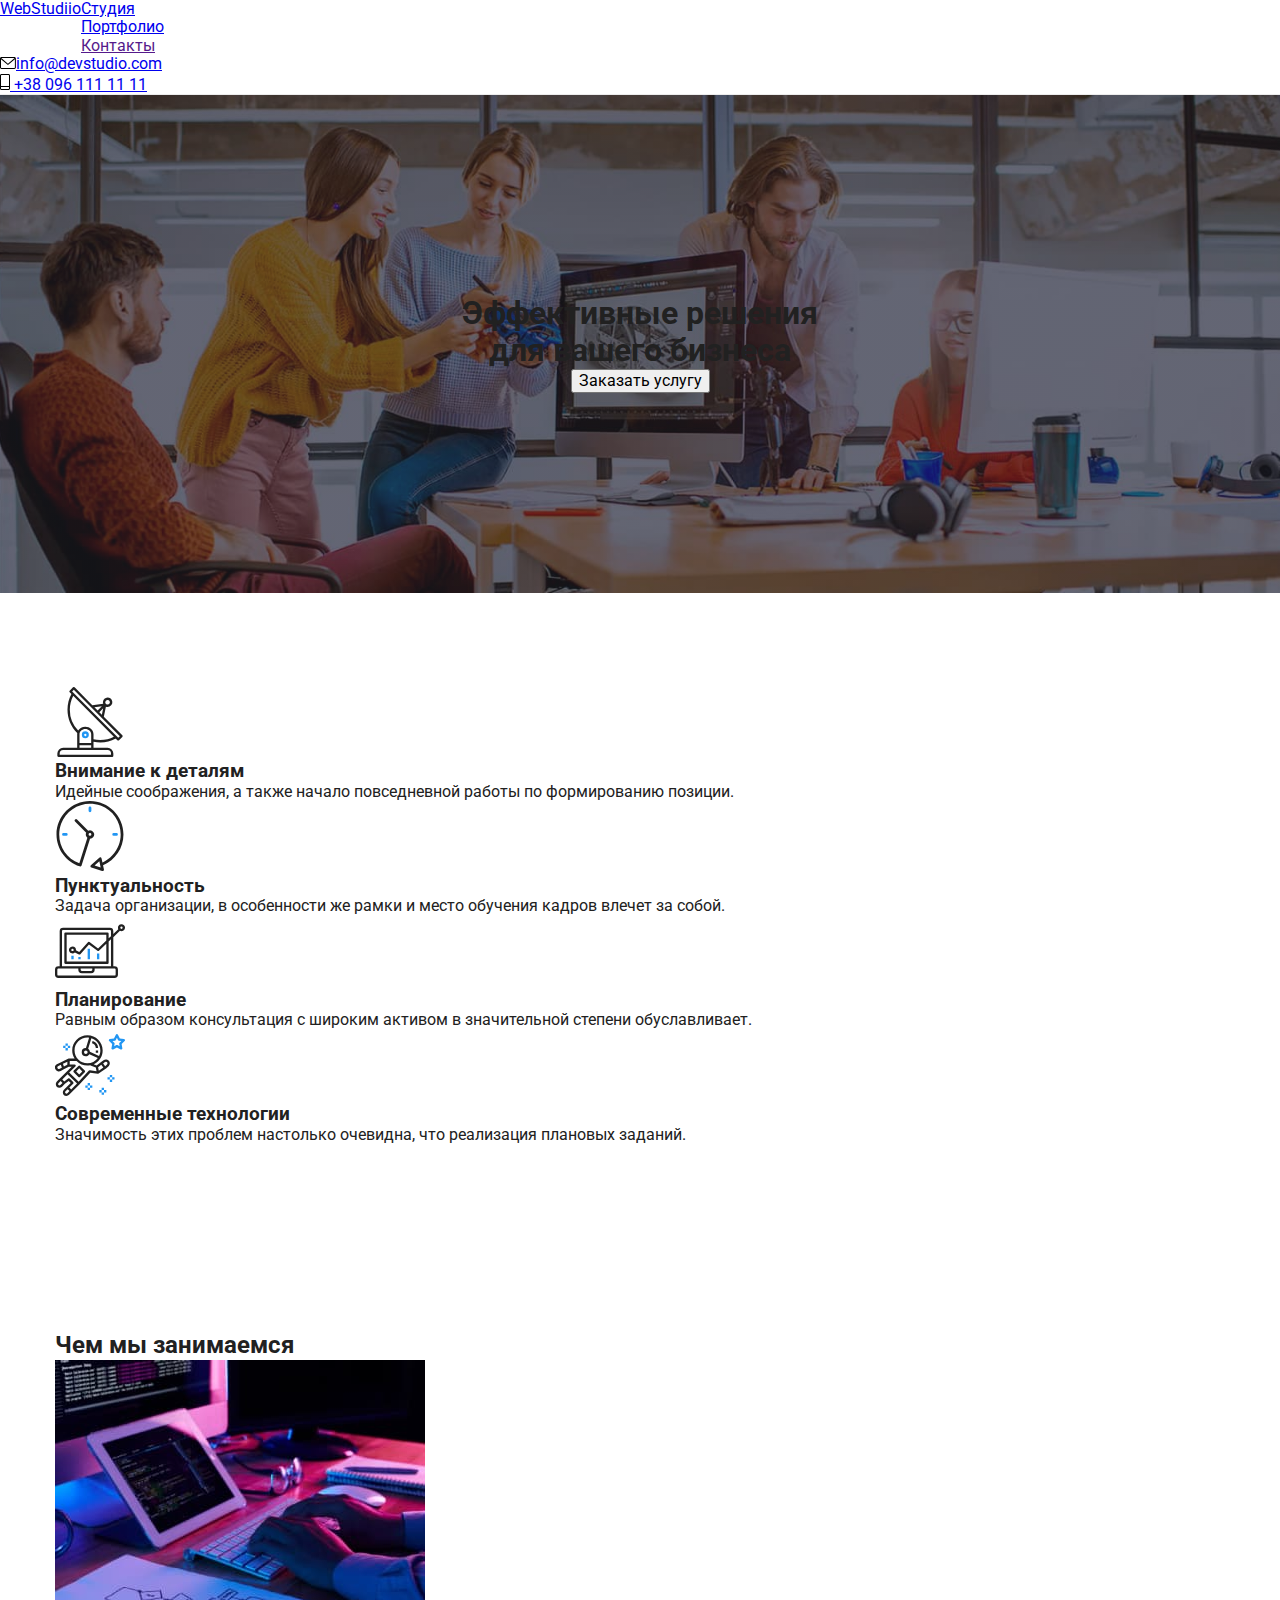
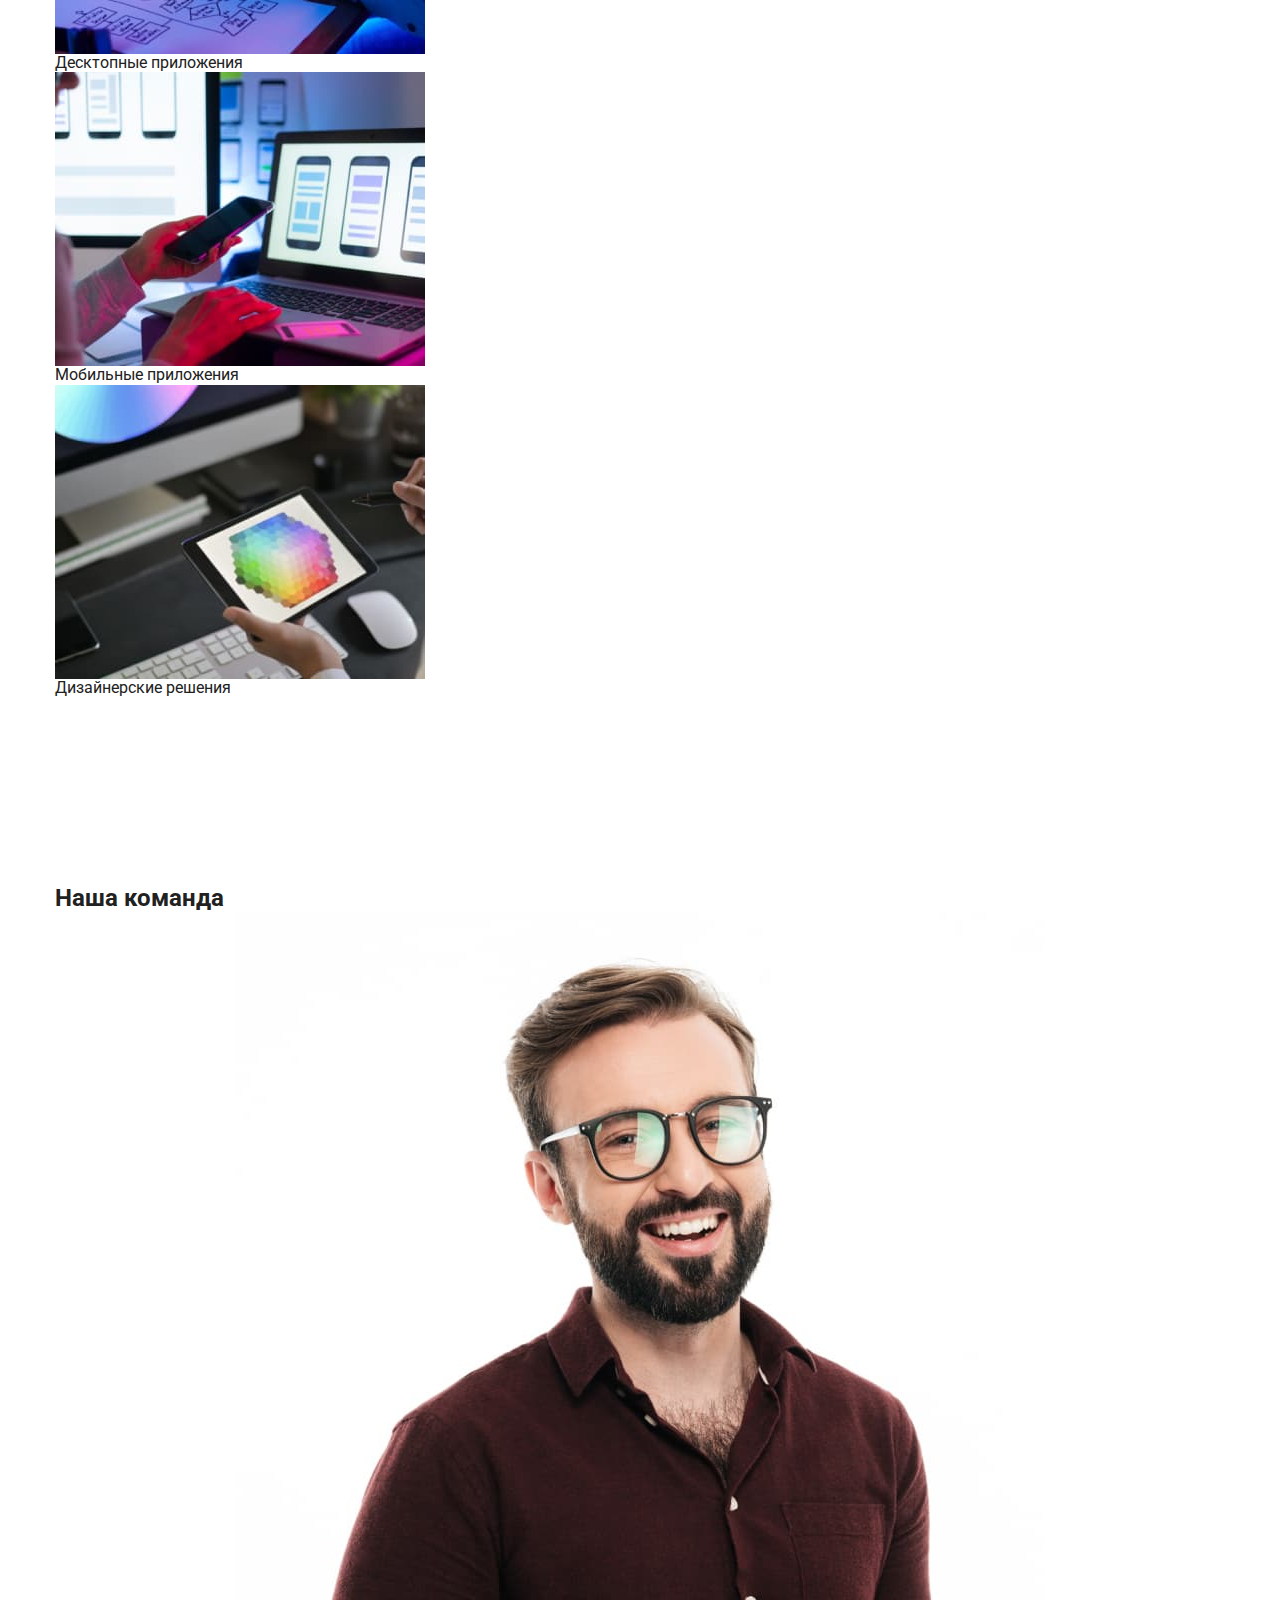
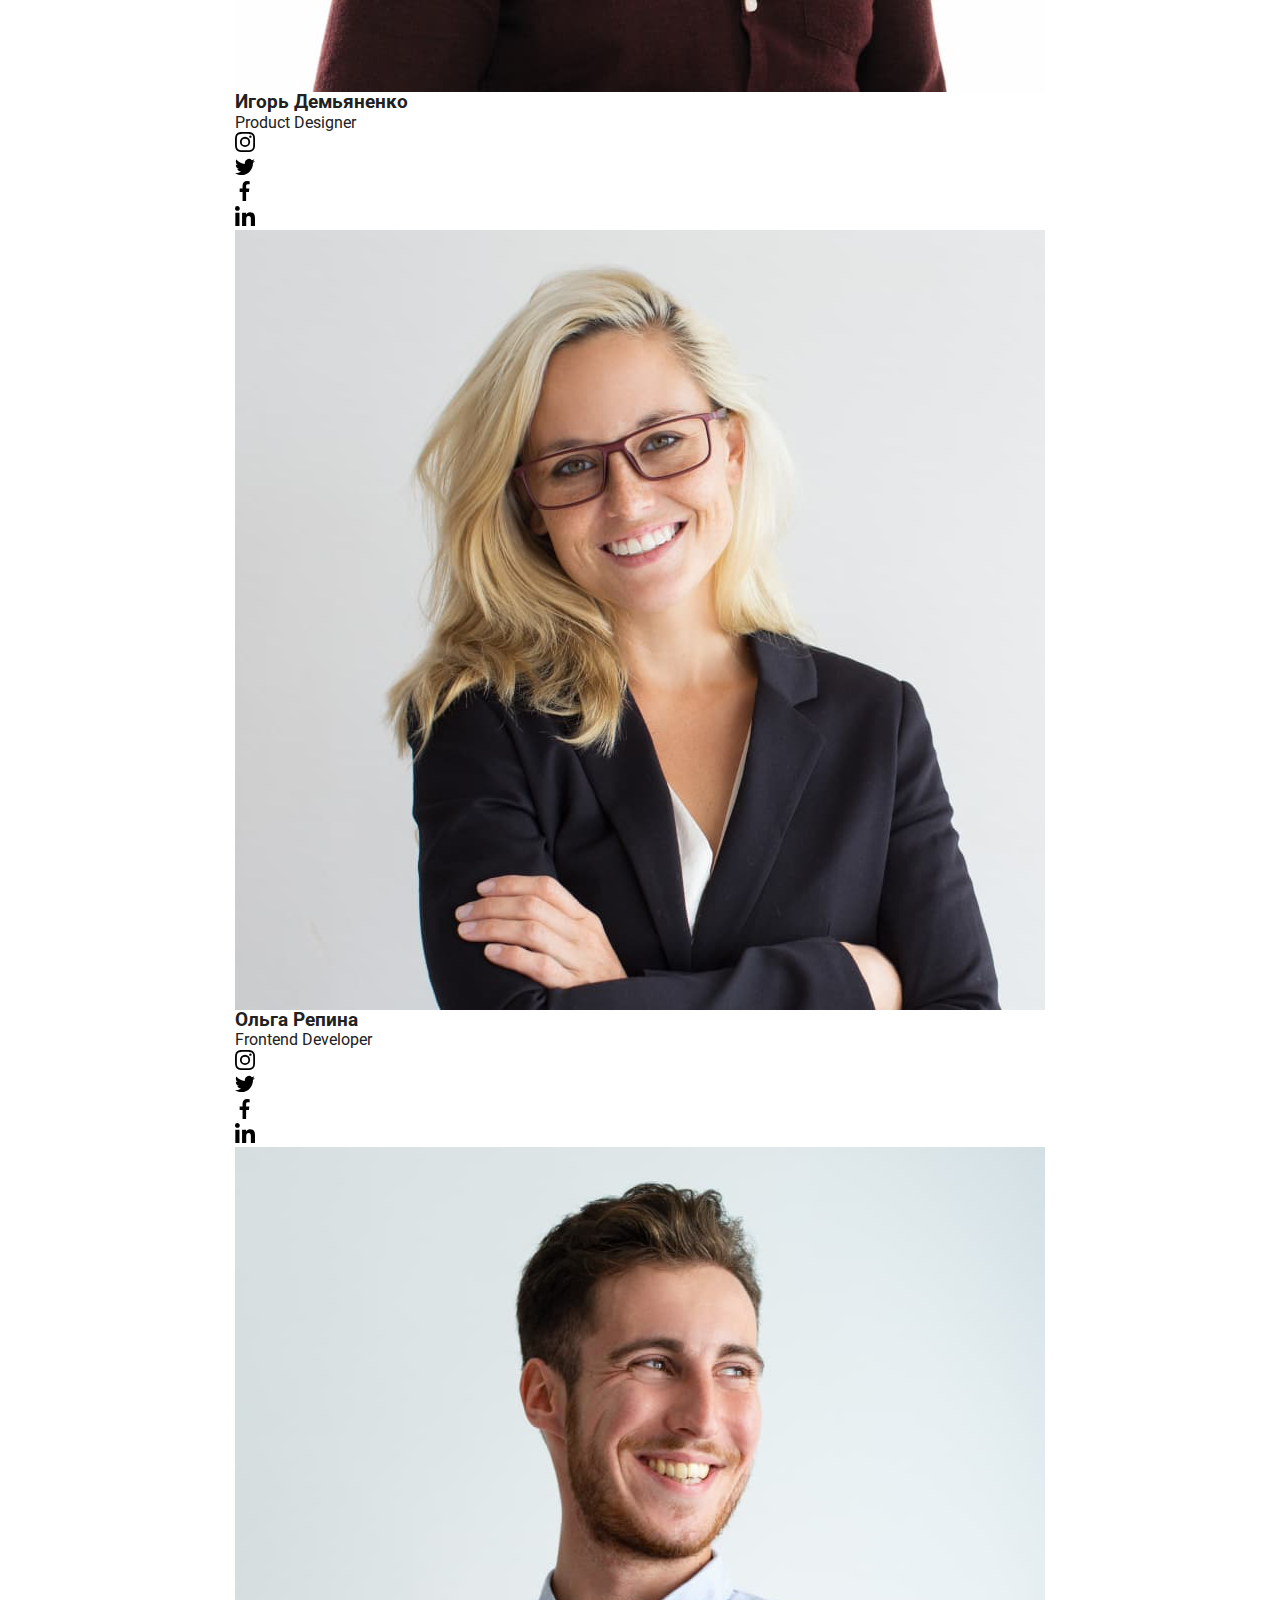
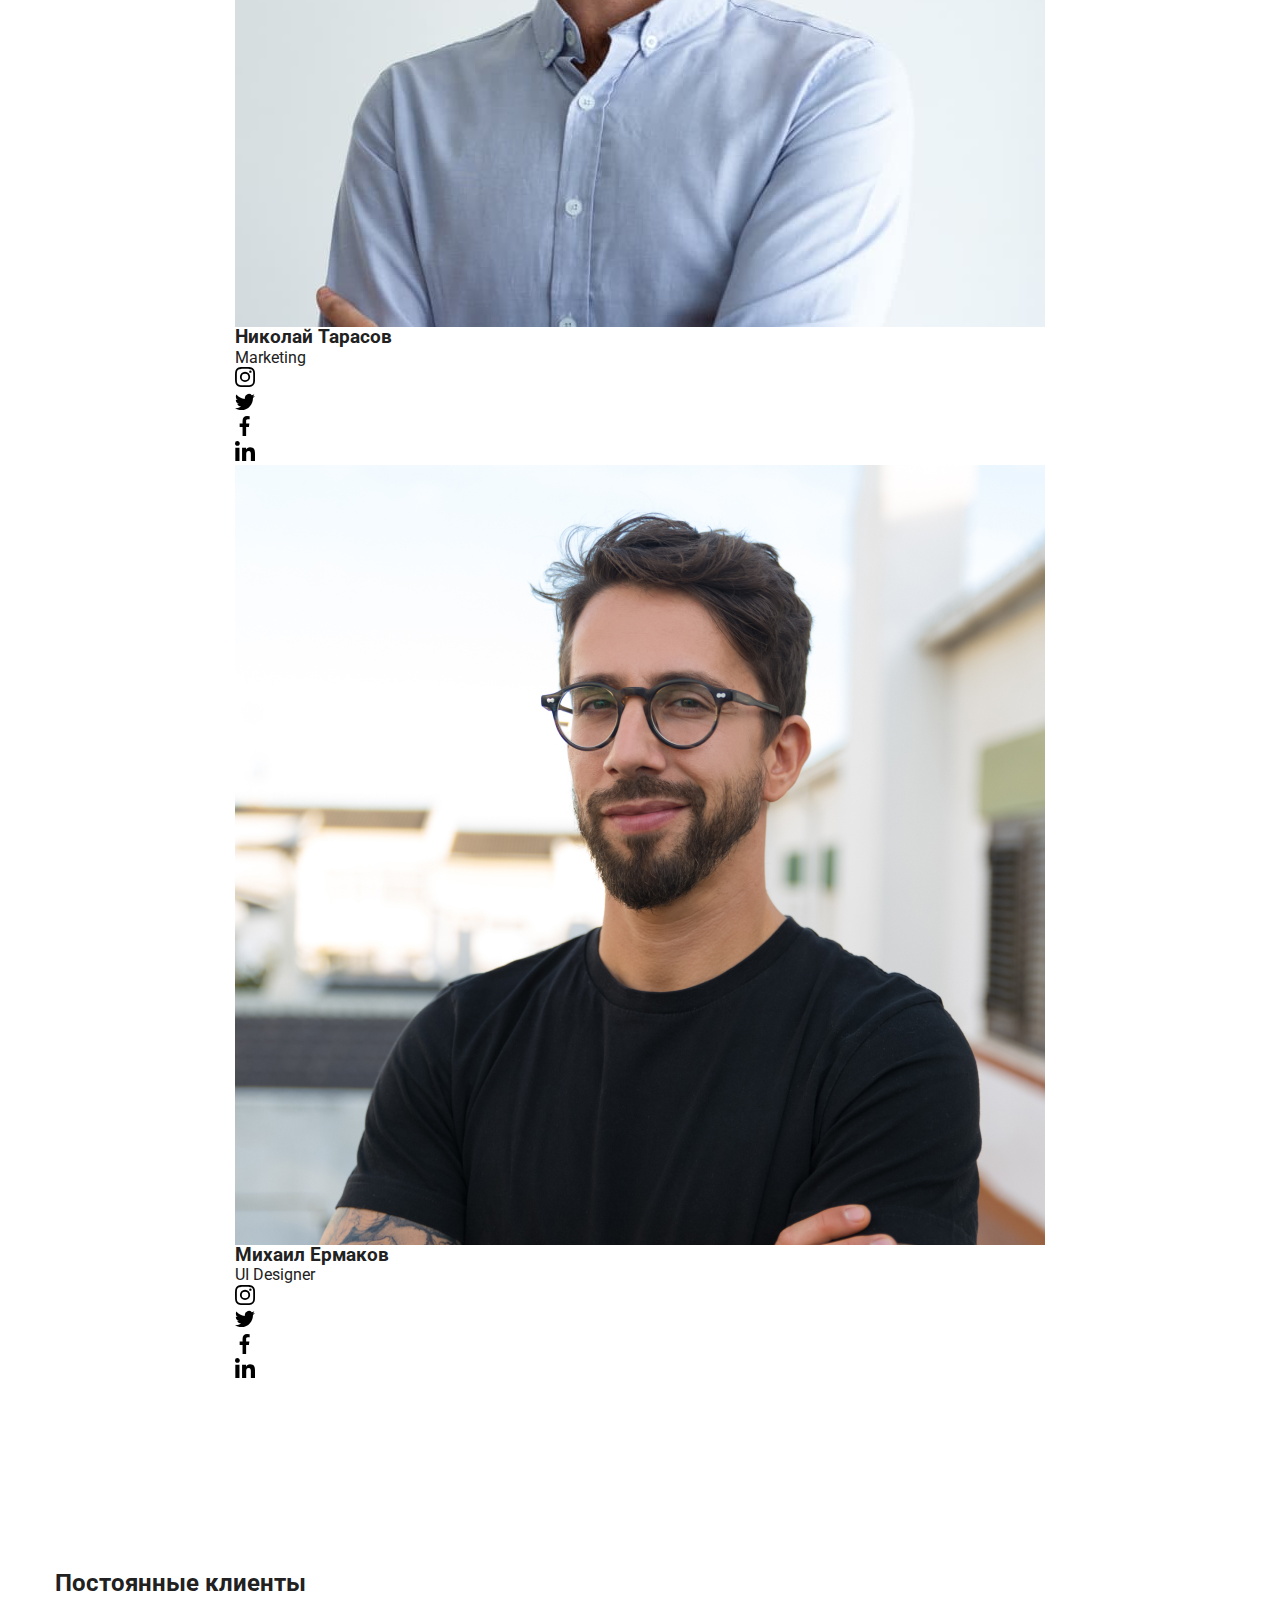
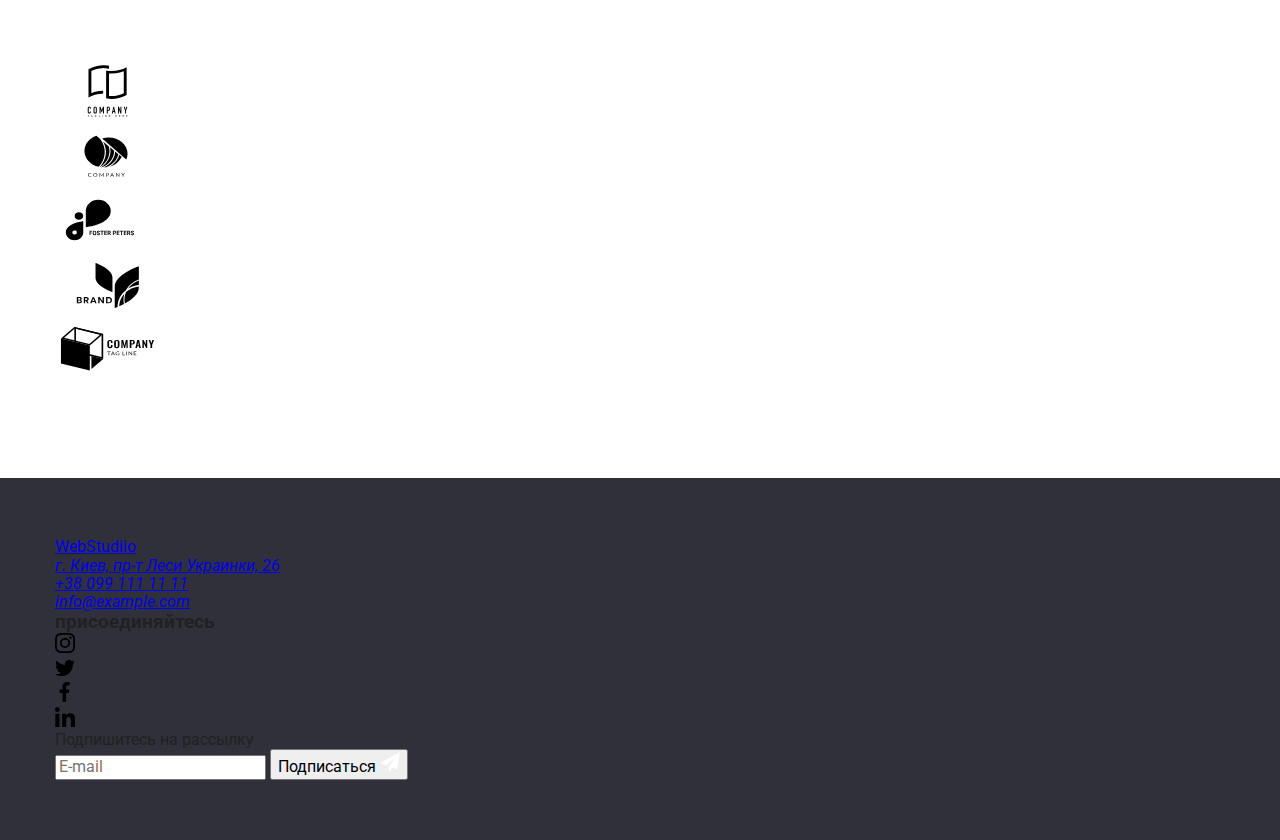
==== commit 48a04a47: "Initial commit" ====
--- a/index.html
+++ b/index.html
@@ -14,28 +14,28 @@
 <body>
     <!-- header -->
     <header class="header">
-        <div class="conteiner">
+        <div class="header__conteiner">
             <nav class="navigator">
-                <a href="#" class="navigator__logo">
-                    <span class="navigator__web">Web</span><span class="navigator__studio">Studiio</span>
+                <a href="#" class="logo">
+                    <span class="logo__web">Web</span><span class="logo__dark">Studiio</span>
                 </a>
-                <ul class="pages__list">
-                    <li class="pages__item"><a class="pages__link pages__link-curent" href="index.html">Студия</a></li>
-                    <li class="pages__item"><a class="pages__link" href="./portfolio.html">Портфолио</a></li>
-                    <li class="pages__item"><a class="pages__link"  href="">Контакты</a></li>
+                <ul class="sait-nav">
+                    <li class="sait-nav__item"><a class="sait-nav__link sait-nav__link--curent" href="index.html">Студия</a></li>
+                    <li class="sait-nav__item"><a class="sait-nav__link" href="./portfolio.html">Портфолио</a></li>
+                    <li class="sait-nav__item"><a class="sait-nav__link"  href="">Контакты</a></li>
                 </ul>
             </nav> 
-            <ul class="contakt">
-                <li class="contakt__item">
-                    <a href="mailto:info@devstudio.com" class="contakt__link" >
-                        <svg width="16px"; height="12px"; class="contakt__item-envelope">
+            <ul class="contakts">
+                <li class="contakts__item">
+                    <a href="mailto:info@devstudio.com" class="contakts__link" >
+                        <svg width="16" height="12" class="contakt__icon">
                             <use href="images/symbol-defs.svg#icon-mail"></use>
                         </svg>info@devstudio.com
                     </a>
                 </li>
                 <li class="contakt__item">                  
-                    <a href="tel:+38 096 111 11 11" class="contakt__link" >
-                        <svg width="10px"; height="16px"; class="contakt__item-envelope">
+                    <a href="tel:+38 096 111 11 11" class="contakts__link" >
+                        <svg width="10" height="16" class="contakts__icon">
                             <use href="images/symbol-defs.svg#icon-phone"></use>
                         </svg>
                         +38 096 111 11 11
@@ -48,8 +48,8 @@
         <!-- hero -->
             <section class="hero">
                 <div class="conteiner" >
-                    <h1 class="conteiner__titel">Эффективные решения <br> для вашего бизнеса</h1>
-                    <button class="conteiner__button" type="button" data-modal-open >Заказать услугу</button>
+                    <h1 class="hero__title">Эффективные решения <br> для вашего бизнеса</h1>
+                    <button class="hero__button" type="button" data-modal-open >Заказать услугу</button>
                 </div>           
             </section>
             <!-- about -->
@@ -59,45 +59,45 @@
                     <ul class="about">
                         <li class="about__item"> 
                             <div class="about__block">
-                                <svg width="70"; height="70"; class="about__img">
-                                    <use href="images/symbol-defs (1).svg#icon-antenna-1-1"></use>
+                                <svg width="70" height="70" class="about__icon">
+                                    <use href="images/symbol-img.svg#icon-antenna-1-1"></use>
                                 </svg>
                             </div>                           
-                            <h3bout___head">Внимание к деталям</h3>
-                            <p class="about__item-paragraf">
+                            <h3 class="bout__title">Внимание к деталям</h3>
+                            <p class="about__text">
                                     Идейные соображения, а также начало повседневной работы по формированию позиции.
                             </p>
                         </li>
                         <li class="about__item">
                             <div class="about__block">
-                                <svg width="70"; height="70"; class="secabout__img">
-                                    <use href="images/symbol-defs (1).svg#icon-clock-1-1"></use>
+                                <svg width="70" height="70" class="about__icon">
+                                    <use href="images/symbol-img.svg#icon-clock-1-1"></use>
                                 </svg>
                             </div>                           
-                                <h3 class="about__head" >Пунктуальность</h3>
-                                <p class="about__paragraf">
+                                <h3 class="bout__title" >Пунктуальность</h3>
+                                <p class="about__text">
                                     Задача организации, в особенности же рамки и место обучения кадров влечет за собой.
                                 </p>
                         </li>
                         <li class="about__item">
                             <div class="about__block">
-                                <svg width="70"; height="70"; class="secabout__img">
-                                    <use href="images/symbol-defs (1).svg#icon-diagram-1-1"></use>
+                                <svg width="70" height="70" class="about__icon">
+                                    <use href="images/symbol-img.svg#icon-diagram-1-1"></use>
                                 </svg>
                             </div>                          
-                            <h3 class="about__head">Планирование</h3>
-                            <p class="about__paragraf">
+                            <h3 class="bout__title">Планирование</h3>
+                            <p class="about__text">
                                     Равным образом консультация с широким активом в значительной степени обуславливает.
                             </p>
                         </li>
                         <li class="about__item">
                             <div class="about__block">
-                                <svg width="70"; height="70"; class="secabout__img">
-                                    <use href="images/symbol-defs (1).svg#icon-astronaut-1-1"></use>
+                                <svg width="70" height="70" class="sabout__icon">
+                                    <use href="images/symbol-img.svg#icon-astronaut-1-1"></use>
                                 </svg>
                             </div>                         
-                            <h3 class="about__head">Современные технологии</h3>
-                            <p class="about__paragraf">
+                            <h3 class="about__title">Современные технологии</h3>
+                            <p class="about__text">
                                     Значимость этих проблем настолько очевидна, что реализация плановых заданий.
                             </p>
                         </li>
@@ -105,15 +105,15 @@
                 </div>       
             </section>
             <!-- aboutus -->
-            <section class="section__aboutus section">
+            <section class="section section__now-padding-top">
                 <div class="conteiner">
-                    <h2 class="section__aboutus-head">Чем мы занимаемся</h2>
-                    <ul class="aboutus__list">
+                    <h2 class="section__titel">Чем мы занимаемся</h2>
+                    <ul class="aboutus">
                         <li class="aboutus__item">
                             <div class="aboutus__block">
                                 <img src="images/komp.jpg" alt="компьютер" class="aboutus__img">
-                                <div class="aboutus__text">
-                                    <p class="aboutus__transkript">
+                                <div class="aboutus__box">
+                                    <p class="aboutus__text">
                                         Десктопные приложения
                                     </p>
                                 </div>
@@ -123,8 +123,8 @@
                         <li class="aboutus__item">
                             <div class="aboutus__block">
                                 <img src="images/developer.jpg" alt="разработка" class="aboutus__img">
-                                <div class="aboutus__text">
-                                    <p class="aboutus__transkript">
+                                <div class="aboutus__box">
+                                    <p class="aboutus__text">
                                         Мобильные приложения
                                     </p>
                                 </div>
@@ -134,8 +134,8 @@
                         <li class="aboutus__item">
                             <div class="aboutus__block">
                                 <img src="images/grafic.jpg" alt="графика" class="aboutus__img">
-                                <div class="aboutus__text">
-                                    <p class="aboutus__transkript">
+                                <div class="aboutus__box">
+                                    <p class="aboutus__text">
                                         Дизайнерские решения
                                     </p>
                                 </div>
@@ -146,152 +146,156 @@
                 </div>            
             </section>
             <!-- team -->
-            <section class="team__section section">
+            <section class="section team__section-ather--bagraund">
                 <div class="conteiner">
-                    <h2 class="team__head">Наша команда</h2>
-                    <ul class="team__item">
-                        <li class="team__list">
-                            <img src="images/igor.jpg" alt="Игорь Демьяненко" class="team__img">
+                    <h2 class="section__title">Наша команда</h2>
+                    <ul class="team">
+                        <!-- Игорь Демьяненко -->
+                        <li class="team__item">
+                            <img src="images/igor.jpg" alt="Игорь Демьяненко" class="team__icon">
                             <div class="team__block">
-                                <h3 class="team__name">Игорь Демьяненко</h3>
-                                <p class="team__position">Product Designer</p>
-                                <ul class="action__list">
-                                    <li class="action__item"> 
-                                        <a href="#" class="action__href">
-                                            <svg width="20"; height="20"; class="action__img">
-                                                <use href="images/symbol-defs (1).svg#icon-instagram-2-2"></use>
+                                <h3 class="team__title">Игорь Демьяненко</h3>
+                                <p class="team__text">Product Designer</p>
+                                <ul class="social">
+                                    <li class="social__item"> 
+                                        <a href="#" class="social__link">
+                                            <svg width="20" height="20" class="social__icon">
+                                                <use href="images/symbol-img.svg#icon-instagram-2-2"></use>
                                             </svg>
                                         </a>
                                     </li>
-                                    <li class="action__item"> 
-                                        <a href="#" class="action__href">
-                                            <svg width="20"; height="20"; class="action__img">
-                                                <use href="images/symbol-defs (1).svg#icon-Vector-1-1"></use>
+                                    <li class="social__item"> 
+                                        <a href="#" class="social__link">
+                                            <svg width="20" height="20" class="social__icon">
+                                                <use href="images/symbol-img.svg#icon-Vector-1-1"></use>
                                             </svg>
                                         </a>
                                     </li>
-                                    <li class="action__item"> 
-                                        <a href="#" class="action__href">
-                                            <svg width="20"; height="20"; class="action__img">
-                                                <use href="images/symbol-defs (1).svg#icon-Vector-2-1"></use>
+                                    <li class="social__item"> 
+                                        <a href="#" class="social__link">
+                                            <svg width="20" height="20" class="social__icon">
+                                                <use href="images/symbol-img.svg#icon-Vector-2-1"></use>
                                             </svg>
                                         </a>
                                     </li>
-                                    <li class="action__item"> 
-                                        <a href="#" class="action__href">
-                                            <svg width="20"; height="20"; class="action__img">
-                                                <use href="images/symbol-defs (1).svg#icon-linkedin-1-1"></use>
+                                    <li class="social__item"> 
+                                        <a href="#" class="social__link">
+                                            <svg width="20" height="20" class="social__icon">
+                                                <use href="images/symbol-img.svg#icon-linkedin-1-1"></use>
                                             </svg>
                                         </a>
                                     </li>
                                 </ul>
                             </div>                          
                         </li>
-                        <li class="team__list">
-                            <img src="images/olga.jpg" alt="Ольга Репина" class="team__img">
+                        <!-- Ольга Репина -->
+                        <li class="team__item">
+                            <img src="images/olga.jpg" alt="Ольга Репина" class="team__icon">
                             <div class="team__block">
-                                <h3 class="team__name">Ольга Репина</h3>
-                                <p class="team__position">Frontend Developer</p>
-                                <ul class="action__list">
-                                    <li class="action__item"> 
-                                            <a href="#" class="action-href">
-                                                <svg width="20"; height="20"; class="action-href-img">
-                                                    <use href="images/symbol-defs (1).svg#icon-instagram-2-2"></use>
-                                                </svg>
-                                            </a>
-                                        </li>
-                                        <li class="action__item"> 
-                                            <a href="#" class="action__href">
-                                                <svg width="20"; height="20"; class="action__img">
-                                                    <use href="images/symbol-defs (1).svg#icon-Vector-1-1"></use>
-                                                </svg>
-                                            </a>
-                                        </li>
-                                        <li class="action__item"> 
-                                            <a href="#" class="action__href">
-                                                <svg width="20"; height="20"; class="action__img">
-                                                    <use href="images/symbol-defs (1).svg#icon-Vector-2-1"></use>
-                                                </svg>
-                                            </a>
-                                        </li>
-                                        <li class="action__item"> 
-                                            <a href="#" class="action__href">
-                                                <svg width="20"; height="20"; class="action__img">
-                                                    <use href="images/symbol-defs (1).svg#icon-linkedin-1-1"></use>
+                                <h3 class="team__title">Ольга Репина</h3>
+                                <p class="team__text">Frontend Developer</p>
+                                <ul class="social">
+                                    <li class="social__item"> 
+                                            <a href="#" class="social__link">
+                                                <svg width="20" height="20" class="social__icon">
+                                                    <use href="images/symbol-img.svg#icon-instagram-2-2"></use>
+                                                </svg>
+                                            </a>
+                                        </li>
+                                        <li class="social__item"> 
+                                            <a href="#" class="social__link">
+                                                <svg width="20"; height="20"; class="social__icon">
+                                                    <use href="images/symbol-img.svg#icon-Vector-1-1"></use>
+                                                </svg>
+                                            </a>
+                                        </li>
+                                        <li class="social__item"> 
+                                            <a href="#" class="social__link">
+                                                <svg width="20"; height="20"; class="social__icon">
+                                                    <use href="images/symbol-img.svg#icon-Vector-2-1"></use>
+                                                </svg>
+                                            </a>
+                                        </li>
+                                        <li class="social__item"> 
+                                            <a href="#" class="social__link">
+                                                <svg width="20"; height="20"; class="social__icon">
+                                                    <use href="images/symbol-img.svg#icon-linkedin-1-1"></use>
                                                 </svg>
                                             </a>
                                         </li>
                                 </ul>
                             </div>                          
                         </li>
-                        <li class="team__list">
-                            <img src="images/Kolia.jpg" alt="Николай Тарасов" class="team__img">
+                        <!-- Николай Тарасов -->
+                        <li class="team__item">
+                            <img src="images/Kolia.jpg" alt="Николай Тарасов" class="team__icon">
                             <div class="team__block">
-                                <h3 class="team__name">Николай Тарасов</h3>
-                                <p class="team__position">Marketing</p>
-                                <ul class="action__list">
-                                    <li class="action__item"> 
-                                        <a href="#" class="action__href">
-                                            <svg width="20"; height="20"; class="action__img">
-                                                <use href="images/symbol-defs (1).svg#icon-instagram-2-2"></use>
+                                <h3 class="team__title">Николай Тарасов</h3>
+                                <p class="team__text">Marketing</p>
+                                <ul class="social">
+                                    <li class="social__item"> 
+                                        <a href="#" class="social__link">
+                                            <svg width="20" height="20" class="social__icon">
+                                                <use href="images/symbol-img.svg#icon-instagram-2-2"></use>
                                             </svg>
                                         </a>
                                     </li>
-                                        <li class="action__item"> 
-                                            <a href="#" class="action__href">
-                                                <svg width="20"; height="20"; class="action__img">
-                                                    <use href="images/symbol-defs (1).svg#icon-Vector-1-1"></use>
-                                                </svg>
-                                            </a>
-                                        </li>
-                                        <li class="action__item"> 
-                                            <a href="#" class="action__href">
-                                                <svg width="20"; height="20"; class="action__img">
-                                                    <use href="images/symbol-defs (1).svg#icon-Vector-2-1"></use>
-                                                </svg>
-                                            </a>
-                                        </li>
-                                        <li class="action__item"> 
-                                            <a href="#" class="action__href">
-                                                <svg width="20"; height="20"; class="action__img">
-                                                    <use href="images/symbol-defs (1).svg#icon-linkedin-1-1"></use>
+                                        <li class="social__item"> 
+                                            <a href="#" class="social__link">
+                                                <svg width="20"; height="20"; class="social__icon">
+                                                    <use href="images/symbol-img.svg#icon-Vector-1-1"></use>
+                                                </svg>
+                                            </a>
+                                        </li>
+                                        <li class="social__item"> 
+                                            <a href="#" class="social__link">
+                                                <svg width="20"; height="20"; class="social__icon">
+                                                    <use href="images/symbol-img.svg#icon-Vector-2-1"></use>
+                                                </svg>
+                                            </a>
+                                        </li>
+                                        <li class="social__item"> 
+                                            <a href="#" class="social__link">
+                                                <svg width="20"; height="20"; class="social__icon">
+                                                    <use href="images/symbol-img.svg#icon-linkedin-1-1"></use>
                                                 </svg>
                                             </a>
                                         </li>
                                 </ul>
                             </div>                            
                         </li>
-                        <li class="team__list">
-                            <img src="images/Miha.jpg" alt="Михаил Ермаков" class="team__img">
+                        <!-- Михаил Ермаков -->
+                        <li class="team__item">
+                            <img src="images/Miha.jpg" alt="Михаил Ермаков" class="team__icon">
                             <div class="team__block">
-                                <h3 class="team__name">Михаил Ермаков</h3>
-                                <p class="team__position">UI Designer</p>
-                                <ul class="action__list">
-                                    <li class="action__item">
-                                        <a href="#" class="action__href">
-                                            <svg width="20"; height="20"; class="action__img">
-                                                <use href="images/symbol-defs (1).svg#icon-instagram-2-2"></use>
+                                <h3 class="team__title">Михаил Ермаков</h3>
+                                <p class="team__text">UI Designer</p>
+                                <ul class="social">
+                                    <li class="social__item">
+                                        <a href="#" class="social__link">
+                                            <svg width="20" height="20" class="social__icon">
+                                                <use href="images/symbol-img.svg#icon-instagram-2-2"></use>
                                             </svg>
                                         </a>
                                     </li>
-                                        <li class="action__item">
-                                            <a href="#" class="action__href">
-                                                <svg width="20"; height="20"; class="action__img">
-                                                    <use href="images/symbol-defs (1).svg#icon-Vector-1-1"></use>
-                                                </svg>
-                                            </a>
-                                        </li>
-                                        <li class="action__item">
-                                            <a href="#" class="action__href">
-                                                <svg width="20"; height="20"; class="action__img">
-                                                    <use href="images/symbol-defs (1).svg#icon-Vector-2-1"></use>
-                                                </svg>
-                                            </a>
-                                        </li>
-                                        <li class="action__item">
-                                            <a href="#" class="action__href">
-                                                <svg width="20"; height="20"; class="action__img">
-                                                    <use href="images/symbol-defs (1).svg#icon-linkedin-1-1"></use>
+                                        <li class="social__item">
+                                            <a href="#" class="social__link">
+                                                <svg width="20" height="20" class="social__icon">
+                                                    <use href="images/symbol-img.svg#icon-Vector-1-1"></use>
+                                                </svg>
+                                            </a>
+                                        </li>
+                                        <li class="social__item">
+                                            <a href="#" class="social__link">
+                                                <svg width="20"; height="20"; class="social__icon">
+                                                    <use href="images/symbol-img.svg#icon-Vector-2-1"></use>
+                                                </svg>
+                                            </a>
+                                        </li>
+                                        <li class="social__item">
+                                            <a href="#" class="social__link">
+                                                <svg width="20" height="20" class="social__icon">
+                                                    <use href="images/symbol-img.svg#icon-linkedin-1-1"></use>
                                                 </svg>
                                             </a>
                                         </li>
@@ -303,47 +307,47 @@
             </section>
             <!-- client -->
             <section class="section"> 
-                <div class="client conteiner">
-                    <h2 class="client__head">Постоянные клиенты</h2>
-                    <ul class="client__list">
-                        <li class="client__item">
-                            <a href="" class="client-link">
-                                <svg width="106"; height="60"; class="client-img">
-                                    <use href="images/symbol-defs (1).svg#icon-group-1"></use>
+                <div class="conteiner">
+                    <h2 class="section__title">Постоянные клиенты</h2>
+                    <ul class="clients">
+                        <li class="clients__item">
+                            <a href="" class="clients-link">
+                                <svg width="106"; height="60"; class="clients-icom">
+                                    <use href="images/symbol-defs.svg#icon-group-1"></use>
                                 </svg>
                             </a>
                         </li>
-                        <li class="client__item">
-                            <a href="" class="client__link">
-                                <svg width="106"; height="60"; class="client__img">
+                        <li class="clients__item">
+                            <a href="" class="clients__link">
+                                <svg width="106" height="60" class="clients__icon">
                                     <use href="images/symbol-defs.svg#icon-book"></use>
                                 </svg>
                             </a>
                         </li>
-                        <li class="client__item">
-                            <a href="" class="client__link">
-                                <svg  width="106"; height="60"; class="client__img">
+                        <li class="clients__item">
+                            <a href="" class="clients__link">
+                                <svg  width="106" height="60" class="clients__icon">
                                     <use href="images/symbol-defs.svg#icon-orange"></use>
                                 </svg>
                             </a>
                         </li>
-                        <li class="client__item">
-                            <a href="" class="client__link">
-                                <svg width="106"; height="60"; class="client__img">
+                        <li class="clients__item">
+                            <a href="" class="clients__link">
+                                <svg width="106" height="60" class="clients__icon">
                                     <use href="images/symbol-defs.svg#icon-woter"></use>
                                 </svg>
                             </a>
                         </li>
-                        <li class="client__item">
-                            <a href="" class="client__link">
-                                <svg width="106"; height="60"; class="client__img">
+                        <li class="clients__item">
+                            <a href="" class="clients__link">
+                                <svg width="106" height="60" class="clients__icon">
                                     <use href="images/symbol-defs.svg#icon-List"></use>
                                 </svg>
                             </a>
                         </li>
-                        <li class="client__item">
-                            <a href="" class="client__link">
-                                <svg width="106"; height="60"; class="client__img">
+                        <li class="clients__item">
+                            <a href="" class="clients__link">
+                                <svg width="106" height="60" class="clients__icon">
                                     <use href="images/symbol-defs.svg#icon-kub"></use>
                                 </svg>
                             </a>
@@ -354,47 +358,47 @@
     </main>
     <!-- footer -->
     <footer class="footer">
-        <div class="conteiner footer__navigate">
-            <div class="footer-contackt">
-                <a href="#" class="footer-contackt-logo">
-                    <span class="footer-contackt__web">Web</span><span class="footer-contackt__studio">Studiio</span>
+        <div class="conteiner navigate">
+            <div class="contackt">
+                <a href="#" class="footer-logo">
+                    <span class="logo__web">Web</span><span class="logo__white">Studiio</span>
                 </a>
-                <address class="footer-adress">
-                    <ul class="footer-adress__list">
-                        <li class="footer-adress__item"><a class="footer-adress__link  footer-adress__ferst" href="https://www.google.com/maps/place/%D0%B1%D1%83%D0%BB%D1%8C%D0%B2%D0%B0%D1%80+%D0%9B%D0%B5%D1%81%D1%96+%D0%A3%D0%BA%D1%80%D0%B0%D1%97%D0%BD%D0%BA%D0%B8,+26,+%D0%9A%D0%B8%D1%97%D0%B2,+02000/@50.4265807,30.5361971,17z/data=!3m1!4b1!4m5!3m4!1s0x40d4cf0e033ecbe9:0x57a4dffefec77da0!8m2!3d50.4265807!4d30.5383858">г. Киев, пр-т Леси Украинки, 26</a></li>
-                        <li class="footer-adress__item"><a class="footer-adress__link" href="tel:+38 099 111 11 11">+38 099 111 11 11</a></li>
-                        <li class="footer-adress__item"><a class="footer-adress__link" href="mailto:info@example.com">info@example.com</a></li>
+                <address class="adress">
+                    <ul class="adress__list">
+                        <li class="adress__item"><a class="adress__link  adress__ferst" href="https://www.google.com/maps/place/%D0%B1%D1%83%D0%BB%D1%8C%D0%B2%D0%B0%D1%80+%D0%9B%D0%B5%D1%81%D1%96+%D0%A3%D0%BA%D1%80%D0%B0%D1%97%D0%BD%D0%BA%D0%B8,+26,+%D0%9A%D0%B8%D1%97%D0%B2,+02000/@50.4265807,30.5361971,17z/data=!3m1!4b1!4m5!3m4!1s0x40d4cf0e033ecbe9:0x57a4dffefec77da0!8m2!3d50.4265807!4d30.5383858">г. Киев, пр-т Леси Украинки, 26</a></li>
+                        <li class="adress__item"><a class="adress__link" href="tel:+38 099 111 11 11">+38 099 111 11 11</a></li>
+                        <li class="adress__item"><a class="adress__link" href="mailto:info@example.com">info@example.com</a></li>
                     </ul>
                 </address>
             </div>
-            <div class="footer__social">
-                <h3 class="footer-social__header">присоединяйтесь</h3>
-                <ul class="footer-social__list">
-                            <li class="footer-social__item">
-                                <a href="#" class="footer-social__href">
-                                    <svg width="20"; height="20"; class="footer-social__img">
-                                        <use href="images/symbol-defs (1).svg#icon-instagram-2-2"></use>
+            <div class="connect">
+                <h3 class="connect__title">присоединяйтесь</h3>
+                <ul class="connect__list">
+                            <li class="connect__item">
+                                <a href="#" class="connect__link">
+                                    <svg width="20" height="20" class="connect__icon">
+                                        <use href="images/symbol-img.svg#icon-instagram-2-2"></use>
                                     </svg>
                                 </a>
                             </li>
-                                <li class="footer-social__item">
-                                    <a href="#" class="footer-social__href">
-                                        <svg width="20"; height="20"; class="footer-social__img">
-                                            <use href="images/symbol-defs (1).svg#icon-Vector-1-1"></use>
+                                <li class="connect__item">
+                                    <a href="#" class="connect__link">
+                                        <svg width="20" height="20" class="connect__icon">
+                                            <use href="images/symbol-img.svg#icon-Vector-1-1"></use>
                                         </svg>
                                     </a>
                                 </li>
-                                <li class="footer-social__item">
-                                    <a href="#" class="footer-social__href">
-                                        <svg width="20"; height="20"; class="footer-social__img">
-                                            <use href="images/symbol-defs (1).svg#icon-Vector-2-1"></use>
+                                <li class="connect__item">
+                                    <a href="#" class="connect__link">
+                                        <svg width="20"; height="20"; class="connect__icon">
+                                            <use href="images/symbol-img.svg#icon-Vector-2-1"></use>
                                         </svg>
                                     </a>
                                 </li>
-                                <li class="footer-social__item">
-                                    <a href="#" class="footer-social__href">
-                                        <svg width="20"; height="20"; class="footer-social__img">
-                                            <use href="images/symbol-defs (1).svg#icon-linkedin-1-1"></use>
+                                <li class="connect__item">
+                                    <a href="#" class="connect__link">
+                                        <svg width="20"; height="20"; class="connect__icon">
+                                            <use href="images/symbol-img.svg#icon-linkedin-1-1"></use>
                                         </svg>
                                     </a>
                                     </li>
@@ -402,17 +406,17 @@
                         </li>
                     </ul>  
             </div>
-            <div class="footer__send">
-                <form class="footer-form">
-                    <p class="footer-form__head">
+            <div class="send">
+                <form class="form">
+                    <p class="form__title">
                         Подпишитесь на рассылку
                     </p>
-                    <div class="block-labal">
-                        <label class="block-labal__text" for="e-mail"></label>
-                    <input class="block-labal__input" type="email" placeholder="E-mail" name="e-mail" id="e-mail">
-                    <button class="block-labal__btn" type="submit">
+                    <div class="labal">
+                        <label class="labal__text" for="e-mail"></label>
+                    <input class="labal__input" type="email" placeholder="E-mail" name="e-mail" id="e-mail">
+                    <button class="labal__buttonn" type="submit">
                         Подписаться
-                        <svg width="20"; height="20"; class="block-labal__img">
+                        <svg width="20" height="20" class="labal__icon">
                             <use href="images/symbol.svg#icon-send"></use>
                         </svg>
                     </button>
